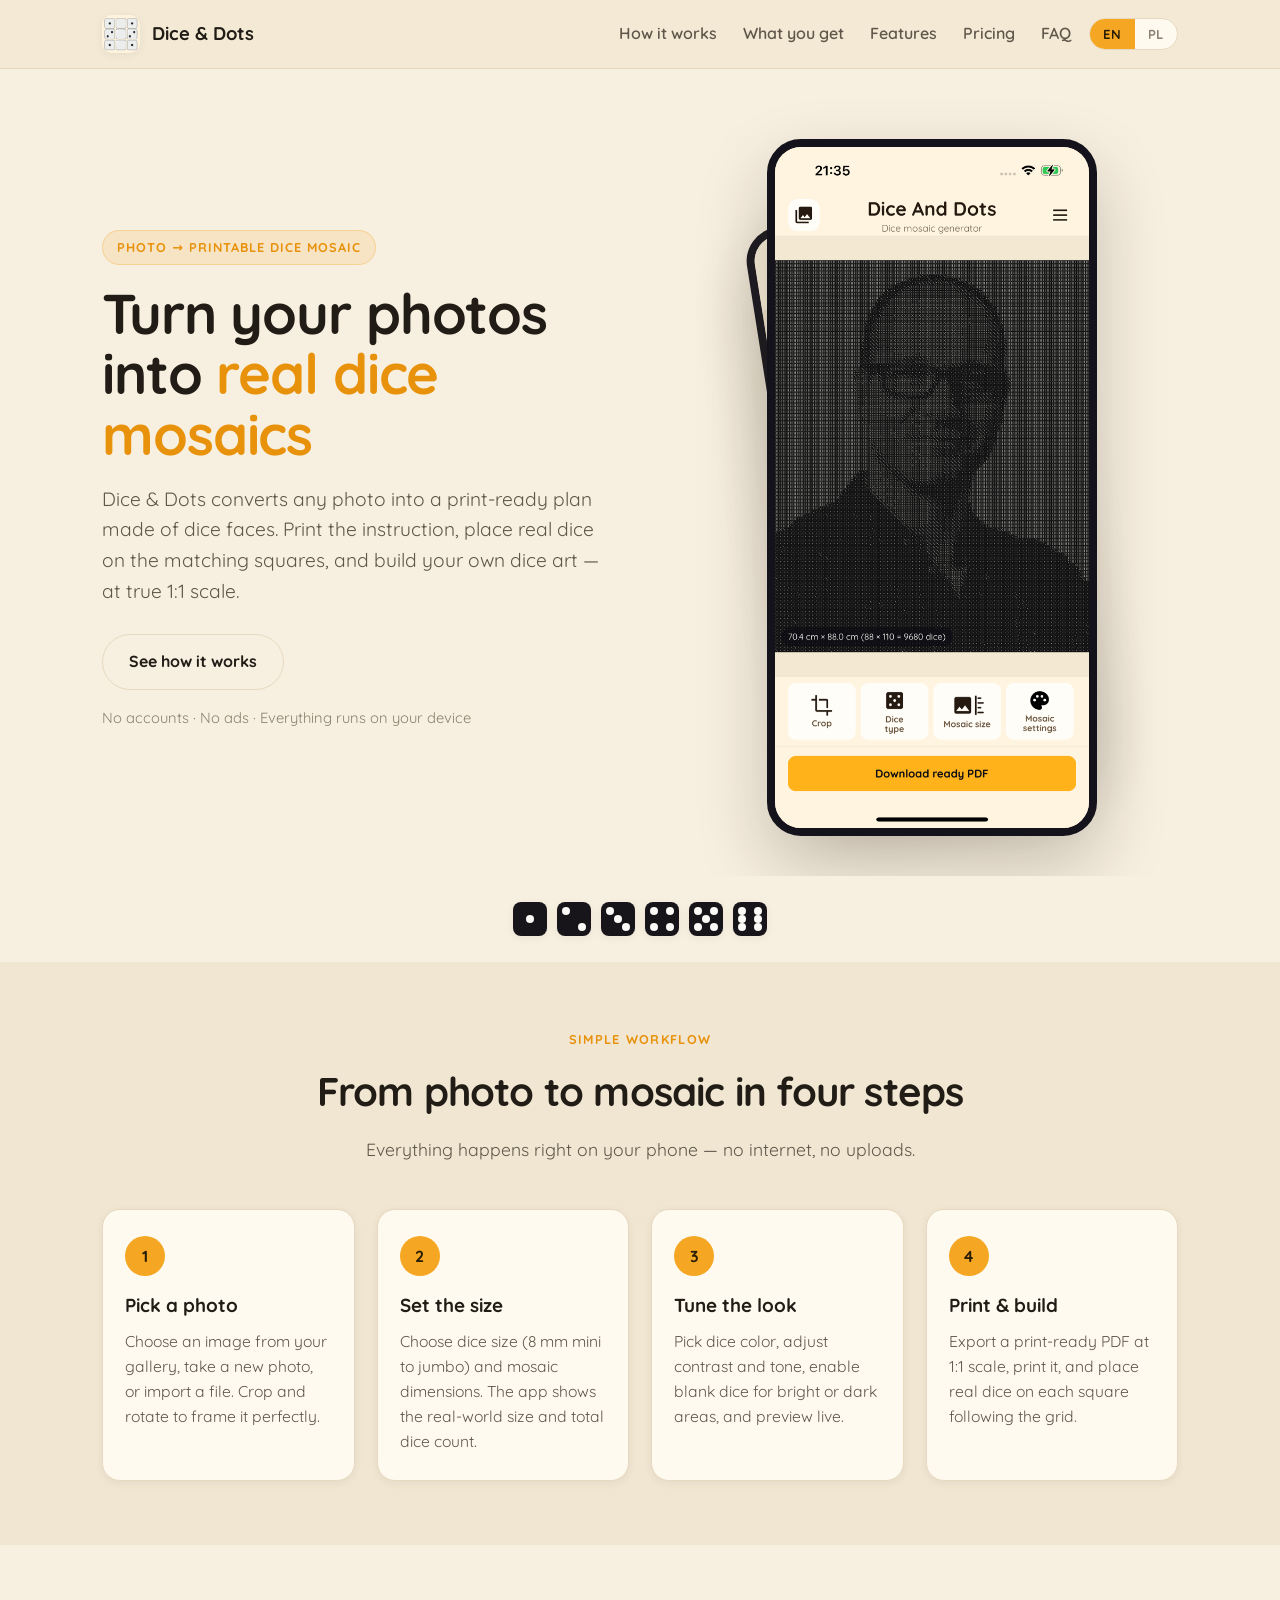
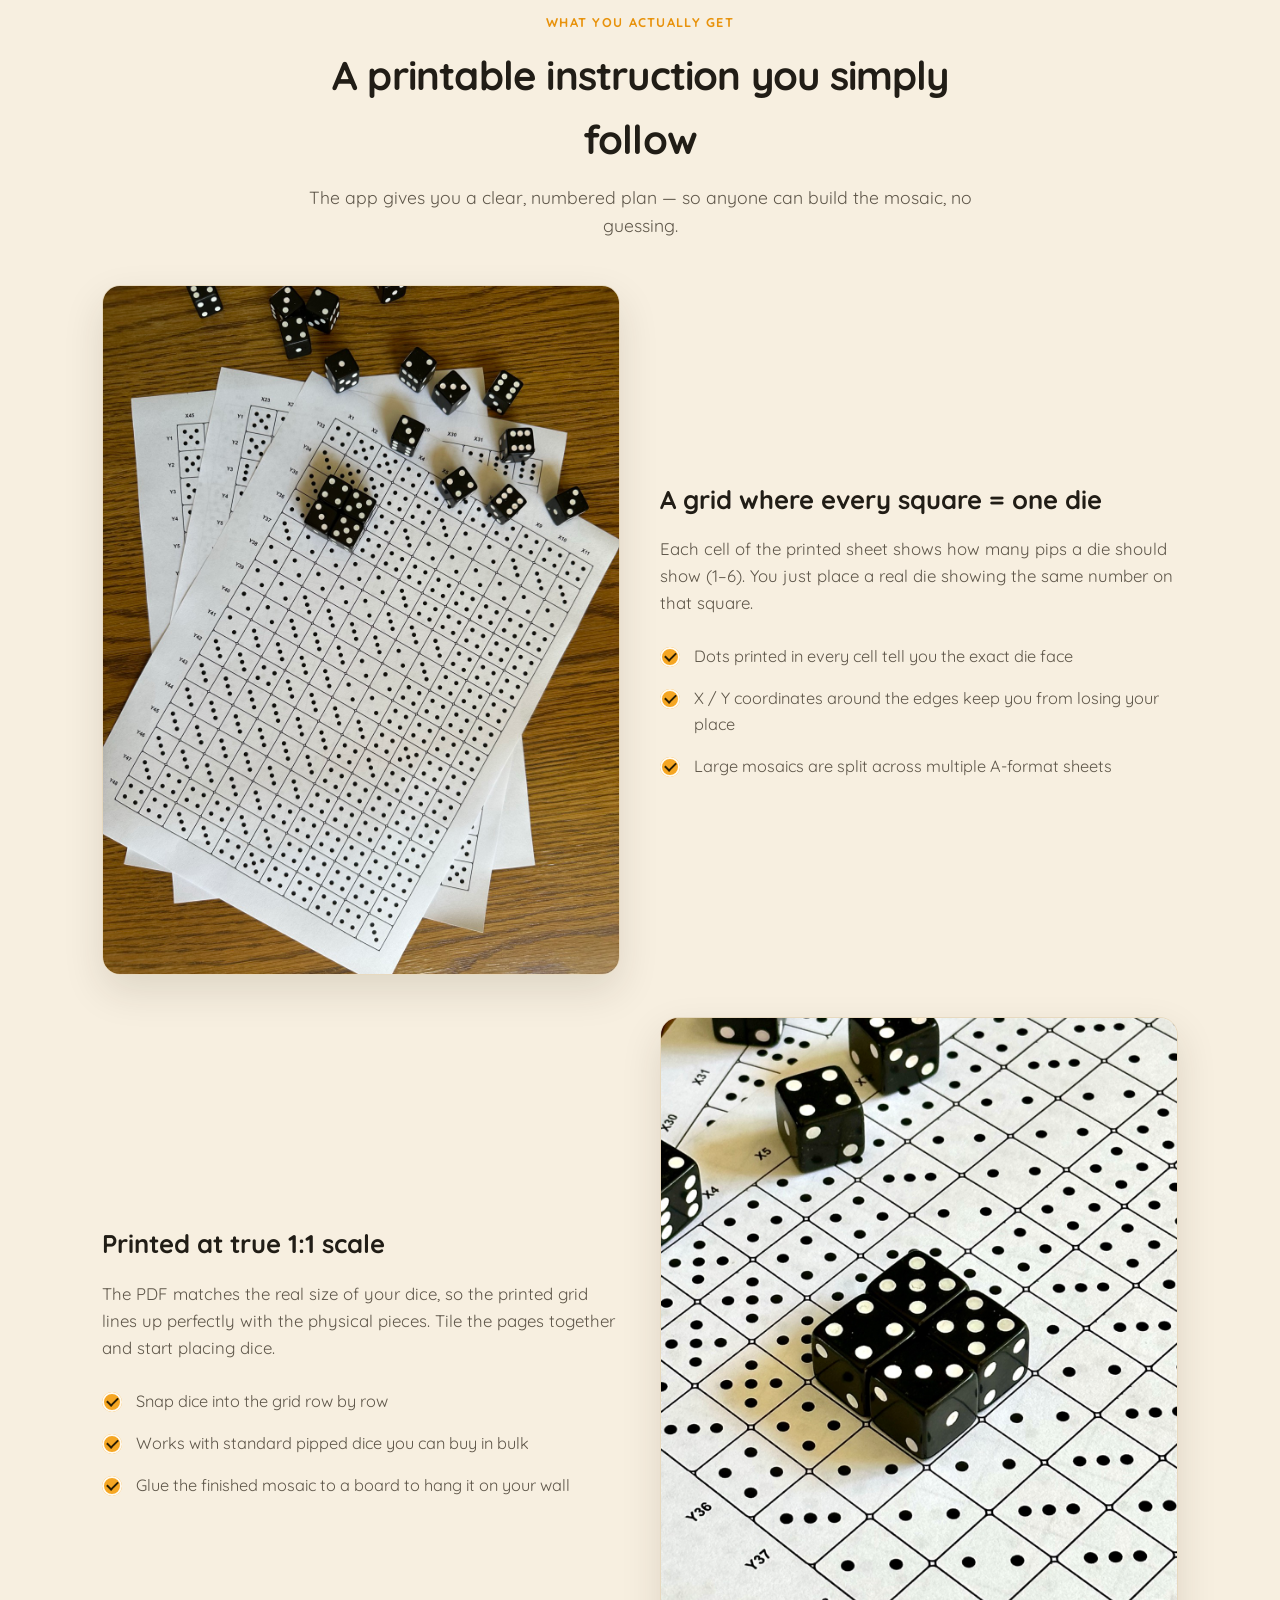
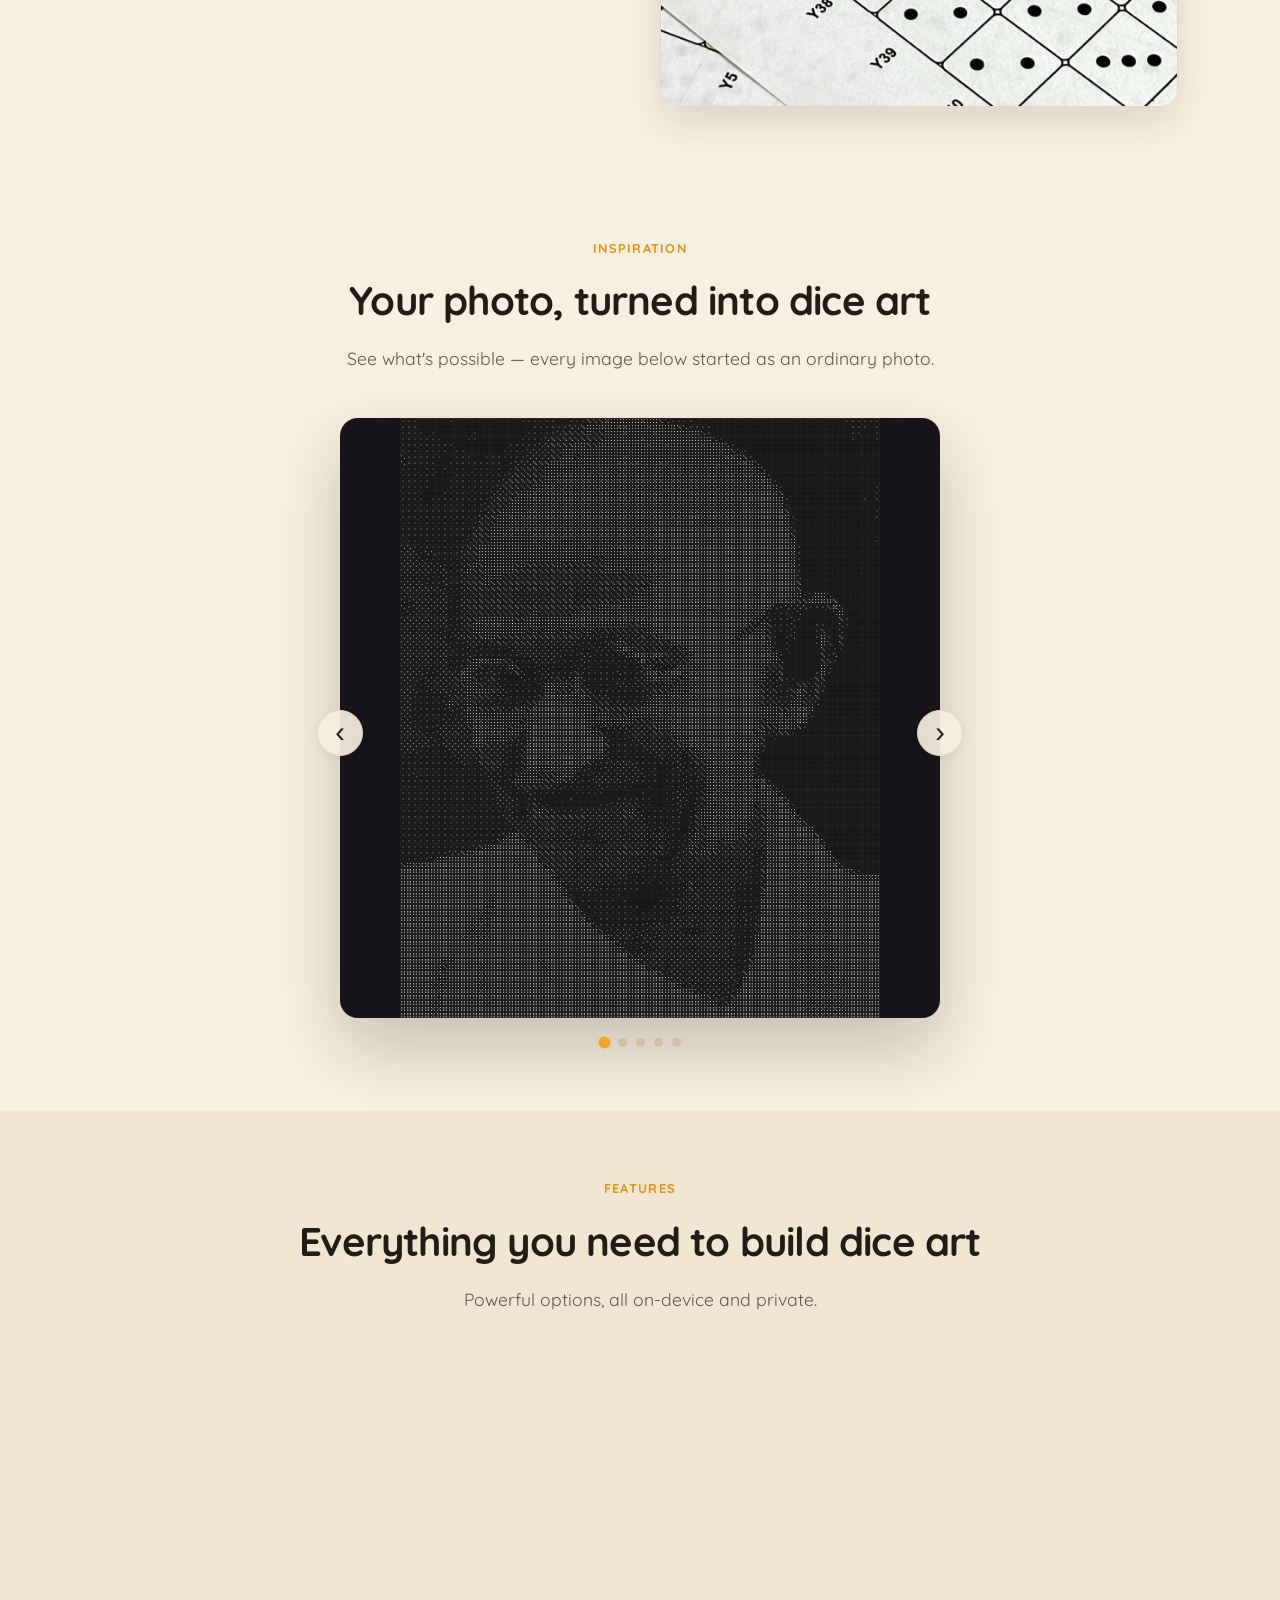
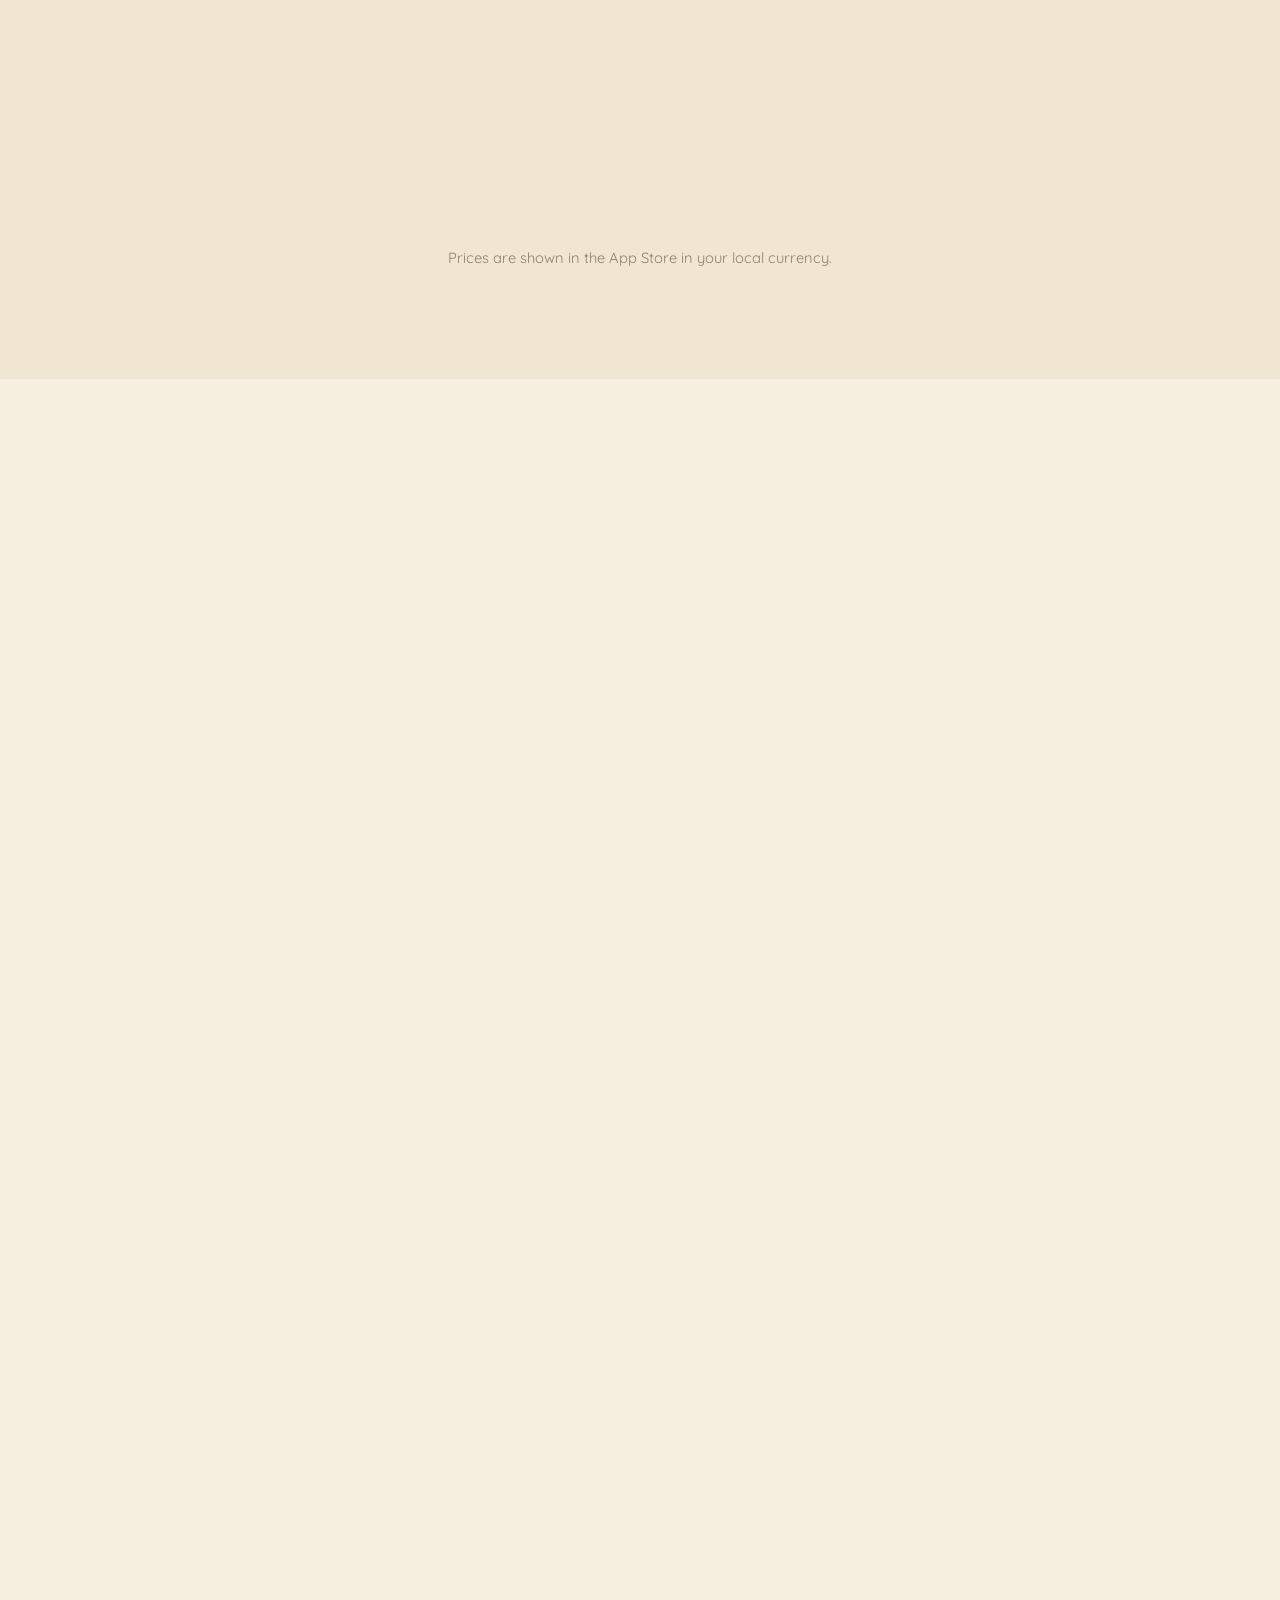
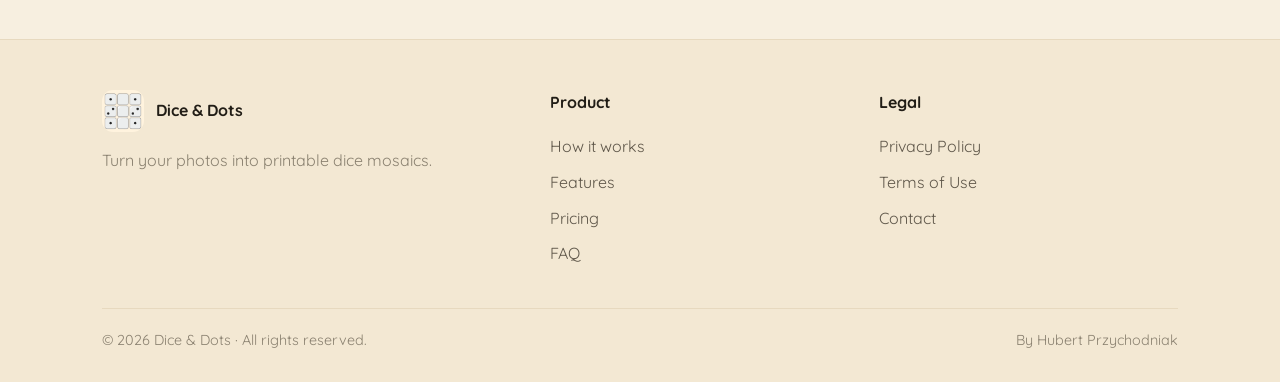
==== index.html @ 09e1edf8 "Add inspiration carousel with WebP dice mosaic examples Adds a new #inspiration section between #bui" ====
<!DOCTYPE html>
<html lang="en">
<head>
  <meta charset="UTF-8" />
  <meta name="viewport" content="width=device-width, initial-scale=1.0" />
  <title>Dice &amp; Dots — Turn your photos into printable dice mosaics</title>
  <meta name="description" content="Dice & Dots turns any photo into a print-ready plan made of dice faces. Print the instruction, place real dice on the matching squares, and build your own dice art at 1:1 scale." />
  <meta name="theme-color" content="#f5a623" />
  <link rel="icon" href="assets/favicon.png" />
  <link rel="apple-touch-icon" href="assets/icon.png" />

  <!-- Open Graph -->
  <meta property="og:title" content="Dice & Dots — Printable dice mosaics from your photos" />
  <meta property="og:description" content="Turn any photo into a dice mosaic. Print the plan, place real dice, build your art." />
  <meta property="og:type" content="website" />
  <meta property="og:url" content="https://diceanddots.com/" />
  <meta property="og:image" content="https://diceanddots.com/assets/icon.png" />
  <meta name="twitter:card" content="summary_large_image" />

  <link rel="preconnect" href="https://fonts.googleapis.com" />
  <link rel="preconnect" href="https://fonts.gstatic.com" crossorigin />
  <link href="https://fonts.googleapis.com/css2?family=Quicksand:wght@400;500;600;700&display=swap" rel="stylesheet" />
  <link rel="stylesheet" href="assets/css/styles.css" />
</head>
<body>

  <!-- ============ HEADER ============ -->
  <header class="site-header">
    <div class="wrap nav">
      <a class="brand" href="#top">
        <img src="assets/icon.png" alt="Dice & Dots icon" />
        <span>Dice &amp; Dots</span>
      </a>

      <nav class="nav-links">
        <a href="#how" data-i18n="nav.how">How it works</a>
        <a href="#build" data-i18n="nav.build">What you get</a>
        <a href="#features" data-i18n="nav.features">Features</a>
        <a href="#pricing" data-i18n="nav.pricing">Pricing</a>
        <a href="#faq" data-i18n="nav.faq">FAQ</a>
      </nav>

      <div class="nav-actions">
        <div class="lang-toggle" role="group" aria-label="Language">
          <button data-set-lang="en">EN</button>
          <button data-set-lang="pl">PL</button>
        </div>
        <!-- App Store link — coming soon -->
        <button class="nav-toggle" aria-label="Menu"><span></span></button>
      </div>
    </div>
  </header>

  <main id="top">

    <!-- ============ HERO ============ -->
    <section class="hero">
      <div class="wrap hero-grid">
        <div class="hero-text reveal">
          <span class="eyebrow" data-i18n="hero.eyebrow">Photo → printable dice mosaic</span>
          <h1>
            <span data-i18n="hero.title.1">Turn your photos into</span>
            <span class="accent" data-i18n="hero.title.2">real dice mosaics</span>
          </h1>
          <p class="lead" data-i18n="hero.lead">
            Dice &amp; Dots converts any photo into a print-ready plan made of dice faces. Print the instruction, place real dice on the matching squares, and build your own dice art — at true 1:1 scale.
          </p>
          <div class="hero-cta">
            <a class="btn btn-ghost" href="#how" data-i18n="hero.cta.secondary">See how it works</a>
          </div>
          <p class="hero-note" data-i18n="hero.note">No accounts · No ads · Everything runs on your device</p>
        </div>

        <div class="hero-visual reveal">
          <img class="phone back" src="assets/screens/06-main.png" alt="Dice & Dots main screen" loading="eager" />
          <img class="phone" src="assets/screens/05-result.png" alt="Dice mosaic preview in the app" loading="eager" />
        </div>
      </div>
    </section>

    <!-- dice strip divider -->
    <div class="wrap">
      <div class="dice-strip" aria-hidden="true">
        <!-- 1 --><span class="die"><i></i><i></i><i></i><i></i><i class="on"></i><i></i><i></i><i></i><i></i></span>
        <!-- 2 --><span class="die"><i class="on"></i><i></i><i></i><i></i><i></i><i></i><i></i><i></i><i class="on"></i></span>
        <!-- 3 --><span class="die"><i class="on"></i><i></i><i></i><i></i><i class="on"></i><i></i><i></i><i></i><i class="on"></i></span>
        <!-- 4 --><span class="die"><i class="on"></i><i></i><i class="on"></i><i></i><i></i><i></i><i class="on"></i><i></i><i class="on"></i></span>
        <!-- 5 --><span class="die"><i class="on"></i><i></i><i class="on"></i><i></i><i class="on"></i><i></i><i class="on"></i><i></i><i class="on"></i></span>
        <!-- 6 --><span class="die"><i class="on"></i><i></i><i class="on"></i><i class="on"></i><i></i><i class="on"></i><i class="on"></i><i></i><i class="on"></i></span>
      </div>
    </div>

    <!-- ============ HOW IT WORKS ============ -->
    <section id="how" class="alt">
      <div class="wrap">
        <div class="section-head reveal">
          <span class="kicker" data-i18n="how.kicker">Simple workflow</span>
          <h2 data-i18n="how.title">From photo to mosaic in four steps</h2>
          <p data-i18n="how.subtitle">Everything happens right on your phone — no internet, no uploads.</p>
        </div>
        <div class="steps">
          <div class="step reveal">
            <div class="num">1</div>
            <h3 data-i18n="how.s1.t">Pick a photo</h3>
            <p data-i18n="how.s1.d">Choose an image from your gallery, take a new photo, or import a file. Crop and rotate to frame it perfectly.</p>
          </div>
          <div class="step reveal">
            <div class="num">2</div>
            <h3 data-i18n="how.s2.t">Set the size</h3>
            <p data-i18n="how.s2.d">Choose dice size (8 mm mini to jumbo) and mosaic dimensions. The app shows the real-world size and total dice count.</p>
          </div>
          <div class="step reveal">
            <div class="num">3</div>
            <h3 data-i18n="how.s3.t">Tune the look</h3>
            <p data-i18n="how.s3.d">Pick dice color, adjust contrast and tone, enable blank dice for bright or dark areas, and preview live.</p>
          </div>
          <div class="step reveal">
            <div class="num">4</div>
            <h3 data-i18n="how.s4.t">Print &amp; build</h3>
            <p data-i18n="how.s4.d">Export a print-ready PDF at 1:1 scale, print it, and place real dice on each square following the grid.</p>
          </div>
        </div>
      </div>
    </section>

    <!-- ============ WHAT YOU GET ============ -->
    <section id="build">
      <div class="wrap">
        <div class="section-head reveal">
          <span class="kicker" data-i18n="build.kicker">What you actually get</span>
          <h2 data-i18n="build.title">A printable instruction you simply follow</h2>
          <p data-i18n="build.subtitle">The app gives you a clear, numbered plan — so anyone can build the mosaic, no guessing.</p>
        </div>

        <div class="getit-grid reveal">
          <div class="getit-media">
            <img src="assets/instructions/printed-sheets.jpg" alt="Printed Dice & Dots instruction sheets with X and Y grid coordinates" loading="lazy" />
          </div>
          <div class="getit-text">
            <h3 data-i18n="build.b1.t">A grid where every square = one die</h3>
            <p data-i18n="build.b1.d">Each cell of the printed sheet shows how many pips a die should show (1–6). You just place a real die showing the same number on that square.</p>
            <ul class="checklist">
              <li data-i18n="build.b1.li1">Dots printed in every cell tell you the exact die face</li>
              <li data-i18n="build.b1.li2">X / Y coordinates around the edges keep you from losing your place</li>
              <li data-i18n="build.b1.li3">Large mosaics are split across multiple A-format sheets</li>
            </ul>
          </div>
        </div>

        <div style="height:42px"></div>

        <div class="getit-grid reverse reveal">
          <div class="getit-media">
            <img src="assets/instructions/dice-on-grid.jpg" alt="Real dice placed on the printed grid following the printed pips" loading="lazy" />
          </div>
          <div class="getit-text">
            <h3 data-i18n="build.b2.t">Printed at true 1:1 scale</h3>
            <p data-i18n="build.b2.d">The PDF matches the real size of your dice, so the printed grid lines up perfectly with the physical pieces. Tile the pages together and start placing dice.</p>
            <ul class="checklist">
              <li data-i18n="build.b2.li1">Snap dice into the grid row by row</li>
              <li data-i18n="build.b2.li2">Works with standard pipped dice you can buy in bulk</li>
              <li data-i18n="build.b2.li3">Glue the finished mosaic to a board to hang it on your wall</li>
            </ul>
          </div>
        </div>
      </div>
    </section>

    <!-- ============ INSPIRATION CAROUSEL ============ -->
    <section id="inspiration">
      <div class="wrap">
        <div class="section-head reveal">
          <span class="kicker" data-i18n="inspo.kicker">Inspiration</span>
          <h2 data-i18n="inspo.title">Your photo, turned into dice art</h2>
          <p data-i18n="inspo.subtitle">See what's possible — every image below started as an ordinary photo.</p>
        </div>
        <div class="inspo-carousel reveal" role="region" aria-label="Inspiration gallery">
          <div class="inspo-track">
            <div class="inspo-slide">
              <img src="WebP/MahatGandhi.webp" alt="Mahatma Gandhi dice mosaic" loading="lazy" />
            </div>
            <div class="inspo-slide">
              <img src="WebP/cat.webp" alt="Cat dice mosaic" loading="lazy" />
            </div>
            <div class="inspo-slide">
              <img src="WebP/dog.webp" alt="Dog dice mosaic" loading="lazy" />
            </div>
            <div class="inspo-slide">
              <img src="WebP/grzegorz.webp" alt="Person dice mosaic" loading="lazy" />
            </div>
            <div class="inspo-slide">
              <img src="WebP/joerogan.webp" alt="Joe Rogan dice mosaic" loading="lazy" />
            </div>
          </div>
          <button class="inspo-btn inspo-prev" aria-label="Previous">&#8249;</button>
          <button class="inspo-btn inspo-next" aria-label="Next">&#8250;</button>
          <div class="inspo-dots" role="tablist" aria-label="Slide controls"></div>
        </div>
      </div>
    </section>

    <!-- ============ FEATURES ============ -->
    <section id="features" class="alt">
      <div class="wrap">
        <div class="section-head reveal">
          <span class="kicker" data-i18n="feat.kicker">Features</span>
          <h2 data-i18n="feat.title">Everything you need to build dice art</h2>
          <p data-i18n="feat.subtitle">Powerful options, all on-device and private.</p>
        </div>
        <div class="features">
          <div class="feature reveal"><div class="ico">🖼️</div><h3 data-i18n="feat.1.t">Multiple image sources</h3><p data-i18n="feat.1.d">Use your photo gallery, camera, or imported files as the source image.</p></div>
          <div class="feature reveal"><div class="ico">⚡</div><h3 data-i18n="feat.2.t">Live mosaic preview</h3><p data-i18n="feat.2.d">Real-time rendering shows exactly how your mosaic will look before you print.</p></div>
          <div class="feature reveal"><div class="ico">🎲</div><h3 data-i18n="feat.3.t">Adjustable dice size</h3><p data-i18n="feat.3.d">From 8 mm mini to jumbo dice — pick the scale that fits your project.</p></div>
          <div class="feature reveal"><div class="ico">🎨</div><h3 data-i18n="feat.4.t">Many dice colors</h3><p data-i18n="feat.4.d">Black, white, red and more color schemes to match the look you want.</p></div>
          <div class="feature reveal"><div class="ico">📄</div><h3 data-i18n="feat.5.t">Paper format presets</h3><p data-i18n="feat.5.d">A4, A3, A2, A1, A0, B-series and custom mosaic dimensions.</p></div>
          <div class="feature reveal"><div class="ico">🎚️</div><h3 data-i18n="feat.6.t">Contrast &amp; tone control</h3><p data-i18n="feat.6.d">Fine-tune the image and add blank dice for very bright or dark areas.</p></div>
          <div class="feature reveal"><div class="ico">🖨️</div><h3 data-i18n="feat.7.t">Print-ready PDF</h3><p data-i18n="feat.7.d">Generates a PDF with grid coordinates and axis labels, ready to print.</p></div>
          <div class="feature reveal"><div class="ico">🌍</div><h3 data-i18n="feat.8.t">10 languages</h3><p data-i18n="feat.8.d">PL, EN, ES, FR, DE, IT, PT, RU, NL and SV built in.</p></div>
          <div class="feature reveal"><div class="ico">🔒</div><h3 data-i18n="feat.9.t">100% private</h3><p data-i18n="feat.9.d">No accounts, no backend, no tracking. Your photos never leave your device.</p></div>
        </div>
      </div>
    </section>

    <!-- ============ GALLERY ============ -->
    <section id="gallery">
      <div class="wrap">
        <div class="section-head reveal">
          <span class="kicker" data-i18n="gallery.kicker">Inside the app</span>
          <h2 data-i18n="gallery.title">Designed to be effortless</h2>
        </div>
        <div class="gallery reveal">
          <img src="assets/screens/01-crop.png" alt="Crop and frame your photo" loading="lazy" />
          <img src="assets/screens/02-mosaic-size.png" alt="Choose mosaic size" loading="lazy" />
          <img src="assets/screens/03-dice-settings.png" alt="Pick dice color and size" loading="lazy" />
          <img src="assets/screens/04-image-settings.png" alt="Adjust contrast and tone" loading="lazy" />
        </div>
      </div>
    </section>

    <!-- ============ PRICING ============ -->
    <section id="pricing" class="alt">
      <div class="wrap">
        <div class="section-head reveal">
          <span class="kicker" data-i18n="price.kicker">Pricing</span>
          <h2 data-i18n="price.title">Free to create — pay only to export</h2>
          <p data-i18n="price.subtitle">Build and preview as many mosaics as you like for free. No ads, no subscriptions.</p>
        </div>
        <div class="pricing">
          <div class="price-card reveal">
            <h3 data-i18n="price.single.t">Single export</h3>
            <div class="price">€&middot;&middot; <small data-i18n="price.single.p">per PDF</small></div>
            <ul>
              <li data-i18n="price.single.li1">Create and preview for free</li>
              <li data-i18n="price.single.li2">Export one print-ready PDF</li>
              <li data-i18n="price.single.li3">Pay only when you're ready</li>
            </ul>
          </div>
          <div class="price-card featured reveal">
            <span class="price-tag" data-i18n="price.life.tag">Best value</span>
            <h3 data-i18n="price.life.t">Lifetime unlock</h3>
            <div class="price">€&middot;&middot; <small data-i18n="price.life.p">one-time</small></div>
            <ul>
              <li data-i18n="price.life.li1">Unlimited PDF exports forever</li>
              <li data-i18n="price.life.li2">All dice colors and sizes</li>
              <li data-i18n="price.life.li3">Pay once — no subscription</li>
            </ul>
          </div>
        </div>
        <p class="section-head muted" style="margin-top:26px;font-size:.92rem" data-i18n="price.note">Prices are shown in the App Store in your local currency.</p>
      </div>
    </section>

    <!-- ============ FAQ ============ -->
    <section id="faq">
      <div class="wrap">
        <div class="section-head reveal">
          <span class="kicker" data-i18n="faq.kicker">FAQ</span>
          <h2 data-i18n="faq.title">Frequently asked questions</h2>
        </div>
        <div class="faq reveal">
          <details><summary data-i18n="faq.q1">How does Dice & Dots work?</summary><p data-i18n="faq.a1">You pick a photo, choose your dice size and mosaic dimensions, and the app turns the image into a grid of dice faces. You then export a print-ready PDF and build the mosaic with real dice.</p></details>
          <details><summary data-i18n="faq.q2">What do I print exactly?</summary><p data-i18n="faq.a2">You print an instruction sheet: a grid where every square shows how many pips a die should display, with X/Y coordinates so you always know where you are. Place a matching die on each square.</p></details>
          <details><summary data-i18n="faq.q3">What dice do I need?</summary><p data-i18n="faq.a3">Standard pipped dice (the kind with dots, 1–6). You can choose the size in the app — from 8 mm mini dice up to larger ones — and buy them in bulk.</p></details>
          <details><summary data-i18n="faq.q4">Is it really printed at 1:1 scale?</summary><p data-i18n="faq.a4">Yes. The PDF is generated at real-world scale so the printed grid matches the physical size of your dice. Just make sure your printer is set to print at 100% (no scaling).</p></details>
          <details><summary data-i18n="faq.q5">Do you collect my photos or data?</summary><p data-i18n="faq.a5">No. All image processing happens locally on your device. There are no accounts, no backend servers, no analytics and no tracking.</p></details>
          <details><summary data-i18n="faq.q6">How much does it cost?</summary><p data-i18n="faq.a6">Creating and previewing mosaics is free. You can pay per single PDF export, or unlock unlimited exports forever with a one-time purchase. No ads, no subscriptions.</p></details>
        </div>
      </div>
    </section>

    <!-- ============ CTA BAND ============ -->
    <section id="download">
      <div class="wrap">
        <div class="cta-band reveal">
          <h2 data-i18n="cta.title">Ready to build your first dice mosaic?</h2>
          <p data-i18n="cta.text">Download Dice & Dots and turn a favourite photo into a piece of art made of dice.</p>
          <!-- App Store button — coming soon -->
        </div>
      </div>
    </section>

  </main>

  <!-- ============ FOOTER ============ -->
  <footer class="site-footer">
    <div class="wrap">
      <div class="footer-grid">
        <div>
          <div class="footer-brand">
            <img src="assets/icon.png" alt="Dice & Dots icon" />
            <strong>Dice &amp; Dots</strong>
          </div>
          <p class="muted" data-i18n="footer.tagline">Turn your photos into printable dice mosaics.</p>
        </div>
        <div>
          <h4 data-i18n="footer.product">Product</h4>
          <a href="#how" data-i18n="nav.how">How it works</a>
          <a href="#features" data-i18n="nav.features">Features</a>
          <a href="#pricing" data-i18n="nav.pricing">Pricing</a>
          <a href="#faq" data-i18n="nav.faq">FAQ</a>
        </div>
        <div>
          <h4 data-i18n="footer.legal">Legal</h4>
          <a href="privacy.html" data-i18n="footer.privacy">Privacy Policy</a>
          <a href="terms.html" data-i18n="footer.terms">Terms of Use</a>
          <a href="mailto:szaroczarnytrzmiel@gmail.com" data-i18n="footer.contact">Contact</a>
        </div>
      </div>
      <div class="footer-bottom">
        <span>© <span id="year"></span> Dice &amp; Dots · <span data-i18n="footer.rights">All rights reserved.</span></span>
        <span data-i18n="footer.madeby">By Hubert Przychodniak</span>
      </div>
    </div>
  </footer>

  <script src="assets/js/i18n.js"></script>
  <script>document.getElementById("year").textContent = new Date().getFullYear();</script>
</body>
</html>
---- assets/css/styles.css ----
/* Dice & Dots — website styles
   Palette derived from the actual app UI (warm cream + amber accent + charcoal dice). */

:root {
  --bg: #f7efe0;
  --bg-soft: #f1e6d2;
  --card: #fffaf0;
  --card-border: #e7d9bf;
  --header: #f3e8d3;
  --ink: #211d16;
  --ink-soft: #5f574a;
  --ink-muted: #8a8170;
  --accent: #f5a623;
  --accent-strong: #e8920b;
  --accent-ink: #2a1d05;
  --charcoal: #17151a;
  --charcoal-soft: #211f26;
  --white-dice: #fbfaf7;
  --radius: 18px;
  --radius-sm: 12px;
  --shadow-sm: 0 2px 10px rgba(40, 30, 10, 0.06);
  --shadow: 0 16px 40px rgba(40, 30, 10, 0.12);
  --shadow-lg: 0 30px 70px rgba(30, 22, 8, 0.22);
  --maxw: 1120px;
  --font: "Quicksand", system-ui, -apple-system, "Segoe UI", Roboto, sans-serif;
}

* { box-sizing: border-box; }

html { scroll-behavior: smooth; }

body {
  margin: 0;
  font-family: var(--font);
  background: var(--bg);
  color: var(--ink);
  line-height: 1.6;
  -webkit-font-smoothing: antialiased;
  text-rendering: optimizeLegibility;
}

img { max-width: 100%; display: block; }

a { color: inherit; text-decoration: none; }

.wrap {
  width: 100%;
  max-width: var(--maxw);
  margin: 0 auto;
  padding: 0 22px;
}

.muted { color: var(--ink-muted); }

/* ---------- buttons ---------- */
.btn {
  display: inline-flex;
  align-items: center;
  gap: 10px;
  font-family: var(--font);
  font-weight: 700;
  font-size: 1rem;
  border: none;
  border-radius: 999px;
  padding: 14px 26px;
  cursor: pointer;
  transition: transform .15s ease, box-shadow .15s ease, background .15s ease;
}
.btn:active { transform: translateY(1px); }

.btn-primary {
  background: linear-gradient(180deg, var(--accent) 0%, var(--accent-strong) 100%);
  color: var(--accent-ink);
  box-shadow: 0 10px 24px rgba(232, 146, 11, 0.35);
}
.btn-primary:hover { box-shadow: 0 14px 30px rgba(232, 146, 11, 0.45); transform: translateY(-2px); }

.btn-ghost {
  background: transparent;
  color: var(--ink);
  border: 1.5px solid var(--card-border);
}
.btn-ghost:hover { background: var(--card); }

/* ---------- header ---------- */
.site-header {
  position: sticky;
  top: 0;
  z-index: 50;
  background: rgba(243, 232, 211, 0.85);
  backdrop-filter: blur(12px);
  border-bottom: 1px solid var(--card-border);
}
.nav {
  display: flex;
  align-items: center;
  justify-content: space-between;
  height: 68px;
  gap: 18px;
}
.brand {
  display: flex;
  align-items: center;
  gap: 12px;
  font-weight: 700;
  font-size: 1.15rem;
}
.brand img { width: 38px; height: 38px; border-radius: 10px; box-shadow: var(--shadow-sm); }

.nav-links {
  display: flex;
  align-items: center;
  gap: 26px;
  margin-left: auto;
}
.nav-links a { font-weight: 600; color: var(--ink-soft); }
.nav-links a:hover { color: var(--ink); }

.nav-actions { display: flex; align-items: center; gap: 12px; }

/* language toggle */
.lang-toggle {
  display: inline-flex;
  background: var(--card);
  border: 1.5px solid var(--card-border);
  border-radius: 999px;
  overflow: hidden;
}
.lang-toggle button {
  border: none;
  background: transparent;
  font-family: var(--font);
  font-weight: 700;
  font-size: .82rem;
  letter-spacing: .04em;
  padding: 7px 13px;
  cursor: pointer;
  color: var(--ink-muted);
}
.lang-toggle button.active {
  background: var(--accent);
  color: var(--accent-ink);
}

.nav-toggle {
  display: none;
  background: var(--card);
  border: 1.5px solid var(--card-border);
  border-radius: 10px;
  width: 42px; height: 42px;
  cursor: pointer;
  align-items: center;
  justify-content: center;
}
.nav-toggle span, .nav-toggle span::before, .nav-toggle span::after {
  content: "";
  display: block;
  width: 18px; height: 2px;
  background: var(--ink);
  position: relative;
}
.nav-toggle span::before { position: absolute; top: -6px; }
.nav-toggle span::after { position: absolute; top: 6px; }

/* ---------- hero ---------- */
.hero { padding: 70px 0 40px; overflow: hidden; }
.hero-grid {
  display: grid;
  grid-template-columns: 1.05fr 0.95fr;
  gap: 40px;
  align-items: center;
}
.eyebrow {
  display: inline-flex;
  align-items: center;
  gap: 8px;
  font-weight: 700;
  font-size: .8rem;
  letter-spacing: .08em;
  text-transform: uppercase;
  color: var(--accent-strong);
  background: rgba(245, 166, 35, 0.14);
  border: 1px solid rgba(245, 166, 35, 0.3);
  padding: 6px 14px;
  border-radius: 999px;
}
.hero h1 {
  font-size: clamp(2.3rem, 5vw, 3.5rem);
  line-height: 1.08;
  margin: 18px 0 14px;
  font-weight: 700;
  letter-spacing: -0.02em;
}
.hero h1 .accent { color: var(--accent-strong); }
.hero .lead {
  font-size: 1.2rem;
  color: var(--ink-soft);
  max-width: 46ch;
}
.hero-cta { display: flex; flex-wrap: wrap; gap: 14px; margin-top: 28px; }
.hero-note { margin-top: 16px; font-size: .92rem; color: var(--ink-muted); }

.hero-visual { position: relative; display: flex; justify-content: center; }
.phone {
  width: min(330px, 78%);
  border-radius: 34px;
  box-shadow: var(--shadow-lg);
  border: 8px solid #14121a;
  background: #14121a;
}
.phone.back {
  position: absolute;
  width: min(270px, 64%);
  transform: rotate(-9deg) translate(-58%, 8%);
  left: 50%;
  filter: brightness(.97);
  z-index: -1;
  opacity: .95;
}

/* dice strip divider */
.dice-strip {
  display: flex;
  gap: 10px;
  justify-content: center;
  padding: 26px 0;
  flex-wrap: wrap;
}
.die {
  width: 34px; height: 34px;
  background: var(--charcoal);
  border-radius: 8px;
  display: grid;
  grid-template-columns: repeat(3, 1fr);
  grid-template-rows: repeat(3, 1fr);
  padding: 5px;
  box-shadow: var(--shadow-sm);
}
.die i { background: transparent; border-radius: 50%; }
.die i.on { background: var(--white-dice); }

/* ---------- sections ---------- */
section { padding: 64px 0; }
.section-head { text-align: center; max-width: 720px; margin: 0 auto 46px; }
.section-head h2 {
  font-size: clamp(1.8rem, 3.5vw, 2.5rem);
  margin: 8px 0 12px;
  letter-spacing: -0.02em;
}
.section-head p { font-size: 1.1rem; color: var(--ink-soft); margin: 0; }
.kicker {
  font-weight: 700;
  font-size: .8rem;
  letter-spacing: .1em;
  text-transform: uppercase;
  color: var(--accent-strong);
}

.alt { background: var(--bg-soft); }

/* steps */
.steps {
  display: grid;
  grid-template-columns: repeat(4, 1fr);
  gap: 22px;
}
.step {
  background: var(--card);
  border: 1px solid var(--card-border);
  border-radius: var(--radius);
  padding: 26px 22px;
  box-shadow: var(--shadow-sm);
  position: relative;
}
.step .num {
  width: 40px; height: 40px;
  border-radius: 50%;
  background: var(--accent);
  color: var(--accent-ink);
  font-weight: 700;
  display: grid; place-items: center;
  margin-bottom: 14px;
}
.step h3 { margin: 0 0 8px; font-size: 1.18rem; }
.step p { margin: 0; color: var(--ink-soft); font-size: .98rem; }

/* what you get / instructions */
.getit-grid {
  display: grid;
  grid-template-columns: 1fr 1fr;
  gap: 40px;
  align-items: center;
}
.getit-grid.reverse { direction: rtl; }
.getit-grid.reverse > * { direction: ltr; }
.getit-media img {
  border-radius: var(--radius);
  box-shadow: var(--shadow);
  border: 1px solid var(--card-border);
}
.getit-text h3 { font-size: 1.6rem; margin: 6px 0 14px; }
.getit-text p { color: var(--ink-soft); font-size: 1.05rem; }
.checklist { list-style: none; padding: 0; margin: 18px 0 0; }
.checklist li {
  position: relative;
  padding: 8px 0 8px 34px;
  color: var(--ink-soft);
  font-size: 1.02rem;
}
.checklist li::before {
  content: "";
  position: absolute;
  left: 0; top: 12px;
  width: 20px; height: 20px;
  border-radius: 50%;
  background: var(--accent);
  box-shadow: inset 0 0 0 2px var(--card);
}
.checklist li::after {
  content: "";
  position: absolute;
  left: 7px; top: 15px;
  width: 5px; height: 9px;
  border: solid var(--accent-ink);
  border-width: 0 2px 2px 0;
  transform: rotate(45deg);
}

/* features */
.features {
  display: grid;
  grid-template-columns: repeat(3, 1fr);
  gap: 20px;
}
.feature {
  background: var(--card);
  border: 1px solid var(--card-border);
  border-radius: var(--radius);
  padding: 24px;
  box-shadow: var(--shadow-sm);
  transition: transform .15s ease, box-shadow .15s ease;
}
.feature:hover { transform: translateY(-4px); box-shadow: var(--shadow); }
.feature .ico {
  width: 46px; height: 46px;
  border-radius: 12px;
  background: rgba(245, 166, 35, 0.16);
  display: grid; place-items: center;
  font-size: 1.4rem;
  margin-bottom: 14px;
}
.feature h3 { margin: 0 0 6px; font-size: 1.12rem; }
.feature p { margin: 0; color: var(--ink-soft); font-size: .96rem; }

/* inspiration carousel */
.inspo-carousel {
  position: relative;
  max-width: 600px;
  margin: 0 auto;
}
.inspo-track {
  position: relative;
  overflow: hidden;
  border-radius: var(--radius);
  box-shadow: var(--shadow-lg);
  background: var(--charcoal);
  aspect-ratio: 1 / 1;
}
.inspo-slide {
  position: absolute;
  inset: 0;
  opacity: 0;
  transition: opacity .55s ease;
}
.inspo-slide.active { opacity: 1; }
.inspo-slide img {
  width: 100%;
  height: 100%;
  object-fit: contain;
  display: block;
}
.inspo-btn {
  position: absolute;
  top: 50%;
  transform: translateY(-50%);
  width: 46px;
  height: 46px;
  border-radius: 50%;
  background: rgba(247, 239, 224, 0.92);
  border: 1.5px solid var(--card-border);
  cursor: pointer;
  font-size: 1.8rem;
  line-height: 1;
  display: grid;
  place-items: center;
  box-shadow: var(--shadow-sm);
  color: var(--ink);
  transition: background .15s ease, transform .15s ease, box-shadow .15s ease;
  z-index: 2;
  padding: 0;
}
.inspo-btn:hover {
  background: #fff;
  box-shadow: var(--shadow);
  transform: translateY(-50%) scale(1.1);
}
.inspo-prev { left: -23px; }
.inspo-next { right: -23px; }
.inspo-dots {
  display: flex;
  justify-content: center;
  gap: 9px;
  margin-top: 20px;
}
.inspo-dot {
  width: 9px;
  height: 9px;
  border-radius: 50%;
  background: var(--card-border);
  border: none;
  cursor: pointer;
  padding: 0;
  transition: background .2s ease, transform .2s ease;
}
.inspo-dot.active {
  background: var(--accent);
  transform: scale(1.35);
}

/* gallery */
.gallery {
  display: grid;
  grid-template-columns: repeat(4, 1fr);
  gap: 18px;
}
.gallery img {
  border-radius: 22px;
  box-shadow: var(--shadow);
  border: 1px solid var(--card-border);
  background: #14121a;
}

/* pricing */
.pricing {
  display: grid;
  grid-template-columns: repeat(2, minmax(0, 380px));
  gap: 26px;
  justify-content: center;
}
.price-card {
  background: var(--card);
  border: 1px solid var(--card-border);
  border-radius: var(--radius);
  padding: 32px 28px;
  box-shadow: var(--shadow-sm);
  position: relative;
}
.price-card.featured {
  border: 2px solid var(--accent);
  box-shadow: var(--shadow);
}
.price-tag {
  position: absolute;
  top: -14px; right: 22px;
  background: var(--accent);
  color: var(--accent-ink);
  font-weight: 700;
  font-size: .78rem;
  letter-spacing: .04em;
  padding: 5px 13px;
  border-radius: 999px;
}
.price-card h3 { margin: 0 0 6px; font-size: 1.4rem; }
.price-card .price { font-size: 2.1rem; font-weight: 700; margin: 10px 0; }
.price-card .price small { font-size: .95rem; font-weight: 600; color: var(--ink-muted); }
.price-card ul { list-style: none; padding: 0; margin: 18px 0 0; }
.price-card li { padding: 7px 0 7px 26px; position: relative; color: var(--ink-soft); }
.price-card li::before {
  content: "✓"; position: absolute; left: 0; color: var(--accent-strong); font-weight: 700;
}

/* faq */
.faq { max-width: 800px; margin: 0 auto; }
.faq details {
  background: var(--card);
  border: 1px solid var(--card-border);
  border-radius: var(--radius-sm);
  padding: 4px 22px;
  margin-bottom: 14px;
  box-shadow: var(--shadow-sm);
}
.faq summary {
  list-style: none;
  cursor: pointer;
  font-weight: 700;
  font-size: 1.08rem;
  padding: 16px 0;
  display: flex;
  justify-content: space-between;
  align-items: center;
  gap: 16px;
}
.faq summary::-webkit-details-marker { display: none; }
.faq summary::after {
  content: "+";
  font-size: 1.5rem;
  color: var(--accent-strong);
  font-weight: 400;
  transition: transform .2s ease;
}
.faq details[open] summary::after { transform: rotate(45deg); }
.faq details p { margin: 0 0 18px; color: var(--ink-soft); }

/* cta band */
.cta-band {
  background: linear-gradient(135deg, #1b1820 0%, #2a2530 100%);
  color: #fff;
  border-radius: 28px;
  padding: 54px 40px;
  text-align: center;
  box-shadow: var(--shadow);
}
.cta-band h2 { font-size: clamp(1.7rem, 3.5vw, 2.4rem); margin: 0 0 12px; }
.cta-band p { color: #cfc7b8; font-size: 1.1rem; margin: 0 auto 26px; max-width: 50ch; }

/* footer */
.site-footer {
  background: var(--header);
  border-top: 1px solid var(--card-border);
  padding: 50px 0 30px;
  margin-top: 30px;
}
.footer-grid {
  display: grid;
  grid-template-columns: 1.4fr 1fr 1fr;
  gap: 30px;
}
.footer-grid h4 { margin: 0 0 14px; font-size: 1rem; }
.footer-grid a { display: block; color: var(--ink-soft); padding: 5px 0; }
.footer-grid a:hover { color: var(--ink); }
.footer-brand { display: flex; align-items: center; gap: 12px; margin-bottom: 12px; }
.footer-brand img { width: 42px; height: 42px; border-radius: 11px; }
.footer-bottom {
  margin-top: 36px;
  padding-top: 20px;
  border-top: 1px solid var(--card-border);
  display: flex;
  justify-content: space-between;
  flex-wrap: wrap;
  gap: 10px;
  color: var(--ink-muted);
  font-size: .9rem;
}

/* legal pages */
.legal { padding: 50px 0 30px; }
.legal-wrap { max-width: 820px; margin: 0 auto; }
.legal h1 { font-size: 2.2rem; margin-bottom: 6px; }
.legal .updated { color: var(--ink-muted); margin-bottom: 30px; }
.legal h2 {
  font-size: 1.25rem;
  margin: 32px 0 10px;
  padding-top: 6px;
}
.legal p, .legal li { color: var(--ink-soft); }
.legal .provider {
  background: var(--card);
  border: 1px solid var(--card-border);
  border-radius: var(--radius-sm);
  padding: 18px 22px;
  margin: 16px 0;
}
.legal a { color: var(--accent-strong); font-weight: 600; }
.back-link { display: inline-flex; align-items: center; gap: 8px; font-weight: 700; color: var(--accent-strong); margin-bottom: 20px; }

/* i18n helpers */
[data-lang-block] { display: none; }

/* reveal animation */
.reveal { opacity: 0; transform: translateY(22px); transition: opacity .6s ease, transform .6s ease; }
.reveal.in { opacity: 1; transform: none; }

/* ---------- responsive ---------- */
@media (max-width: 920px) {
  .hero-grid { grid-template-columns: 1fr; text-align: center; }
  .hero .lead { margin-left: auto; margin-right: auto; }
  .hero-cta { justify-content: center; }
  .hero-visual { margin-top: 30px; }
  .steps { grid-template-columns: repeat(2, 1fr); }
  .features { grid-template-columns: repeat(2, 1fr); }
  .gallery { grid-template-columns: repeat(3, 1fr); }
  .getit-grid, .getit-grid.reverse { grid-template-columns: 1fr; direction: ltr; }
  .footer-grid { grid-template-columns: 1fr 1fr; }
  .inspo-prev { left: 8px; }
  .inspo-next { right: 8px; }
}

@media (max-width: 640px) {
  .nav-links { display: none; }
  .nav-toggle { display: flex; }
  .nav-links.open {
    display: flex;
    flex-direction: column;
    position: absolute;
    top: 68px; left: 0; right: 0;
    background: var(--header);
    border-bottom: 1px solid var(--card-border);
    padding: 18px 22px;
    gap: 14px;
    align-items: flex-start;
  }
  .steps { grid-template-columns: 1fr; }
  .features { grid-template-columns: 1fr; }
  .gallery { grid-template-columns: repeat(2, 1fr); }
  .pricing { grid-template-columns: 1fr; }
  .footer-grid { grid-template-columns: 1fr; }
  .cta-band { padding: 40px 22px; }
}
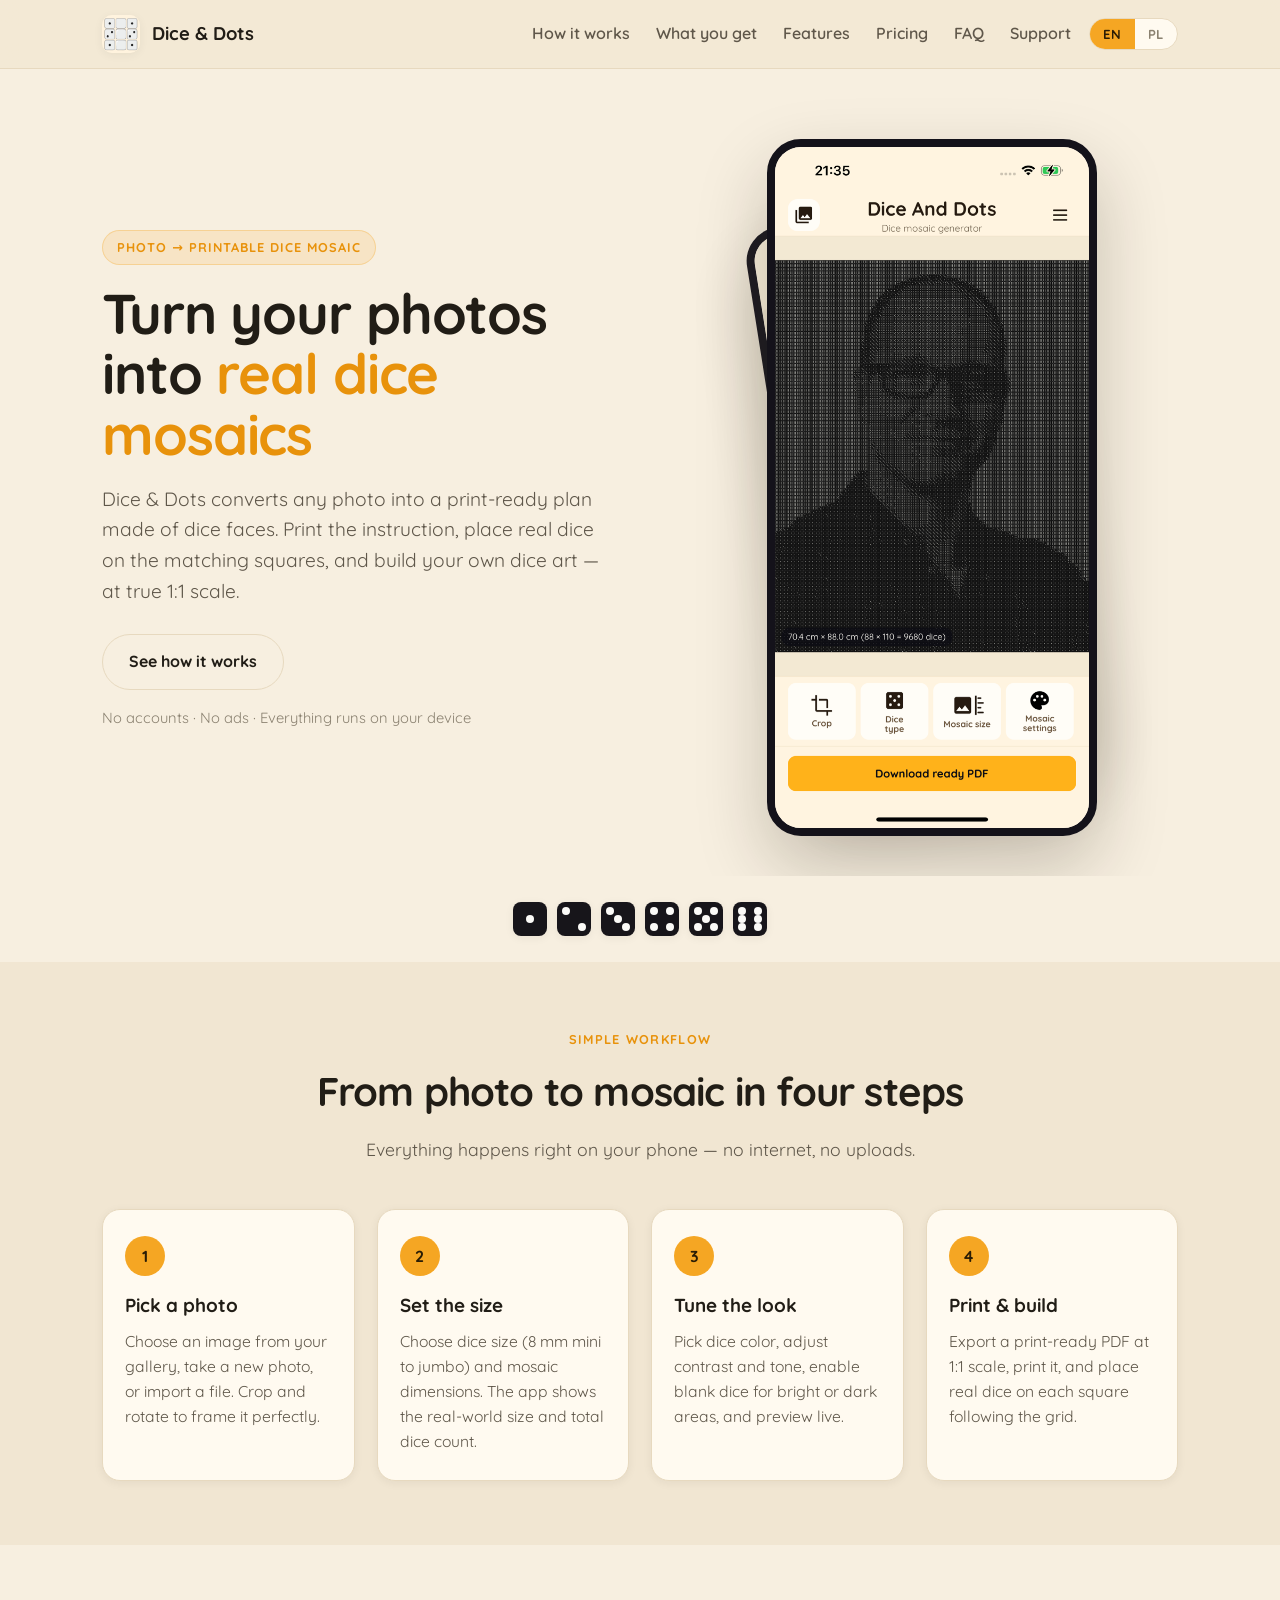
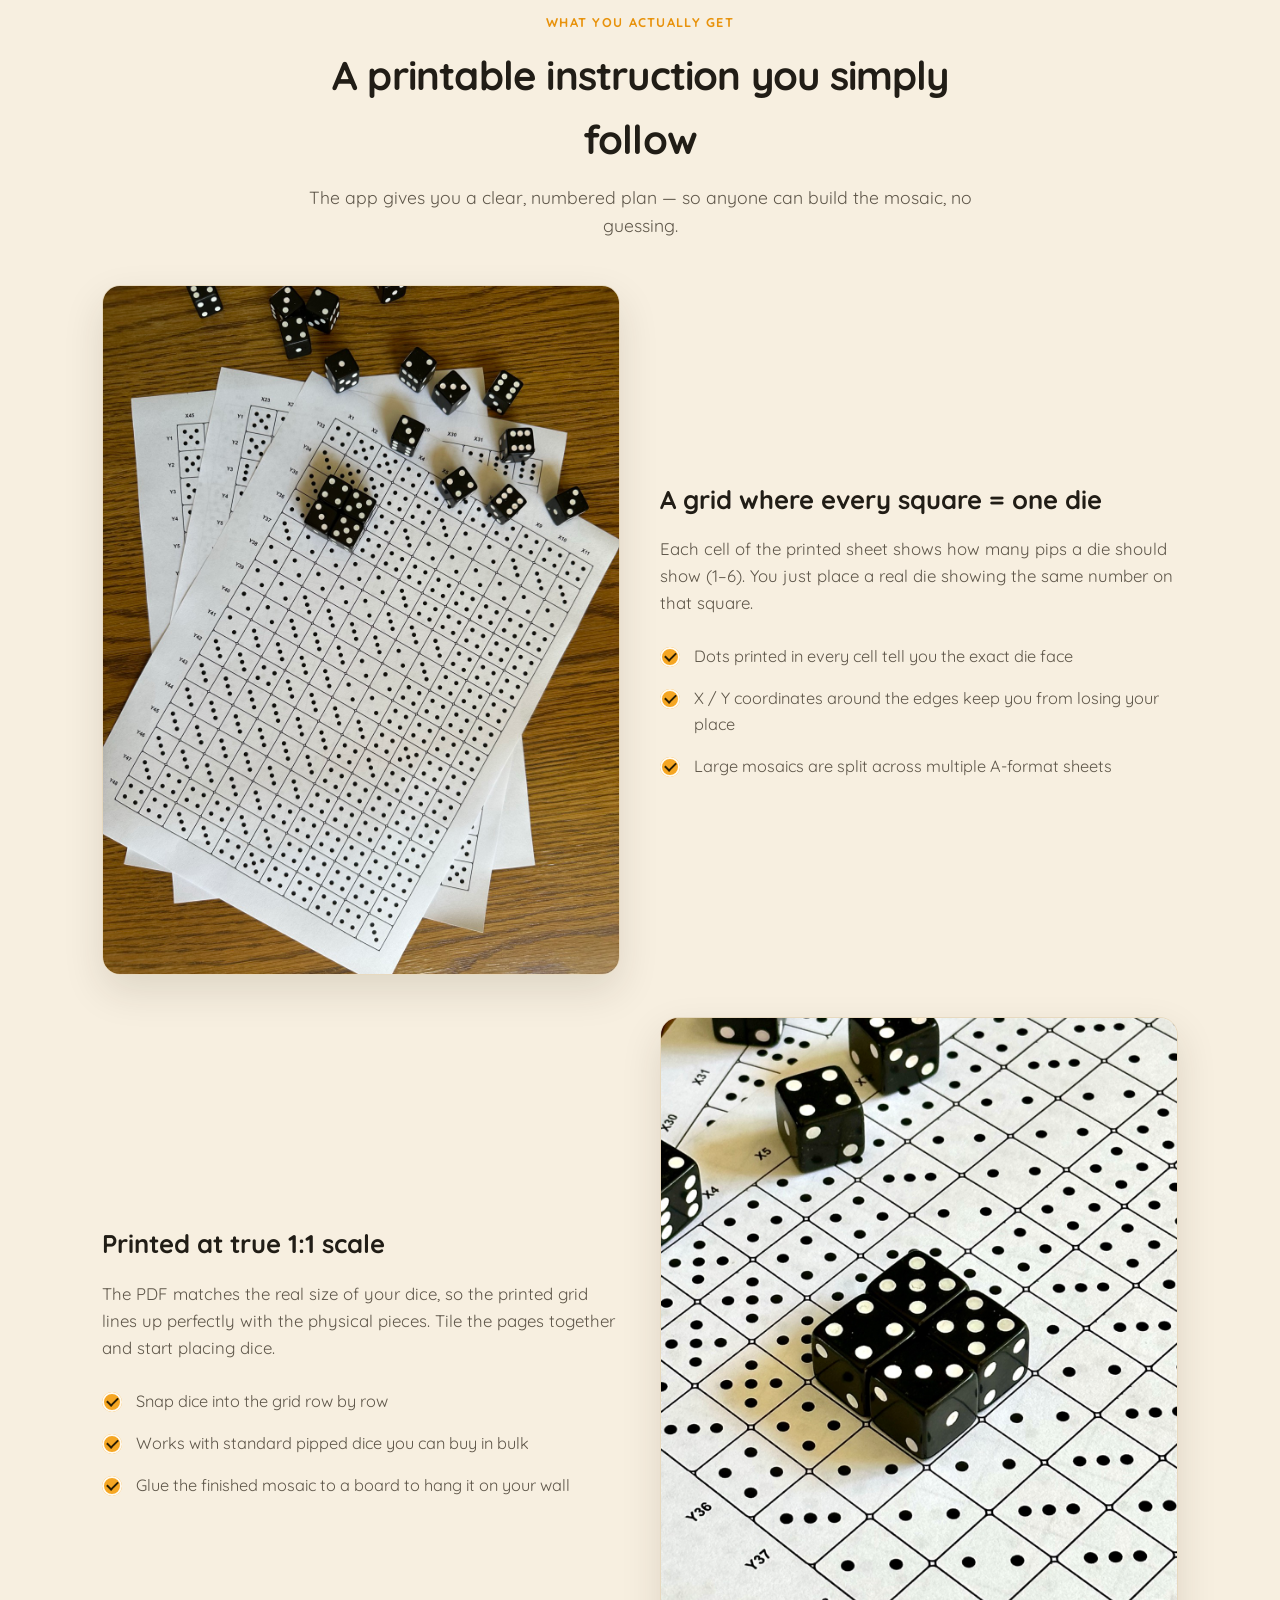
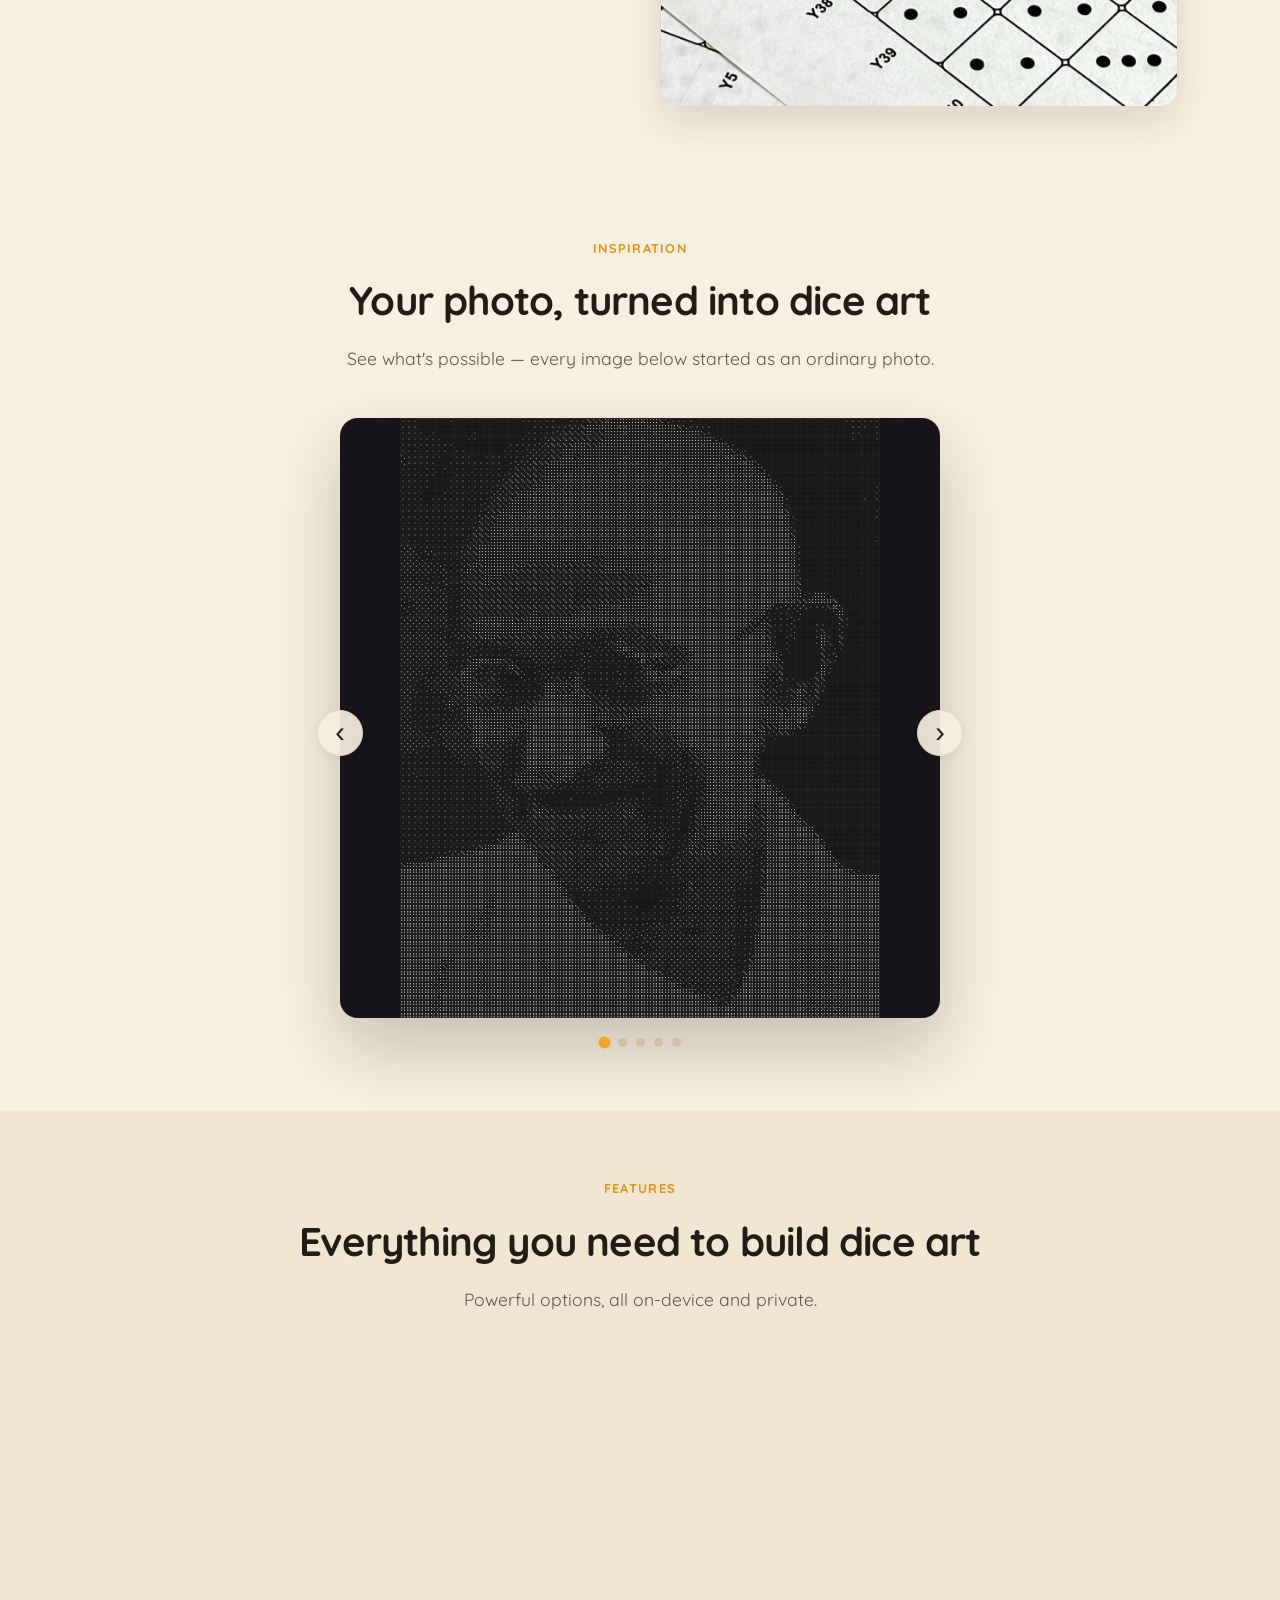
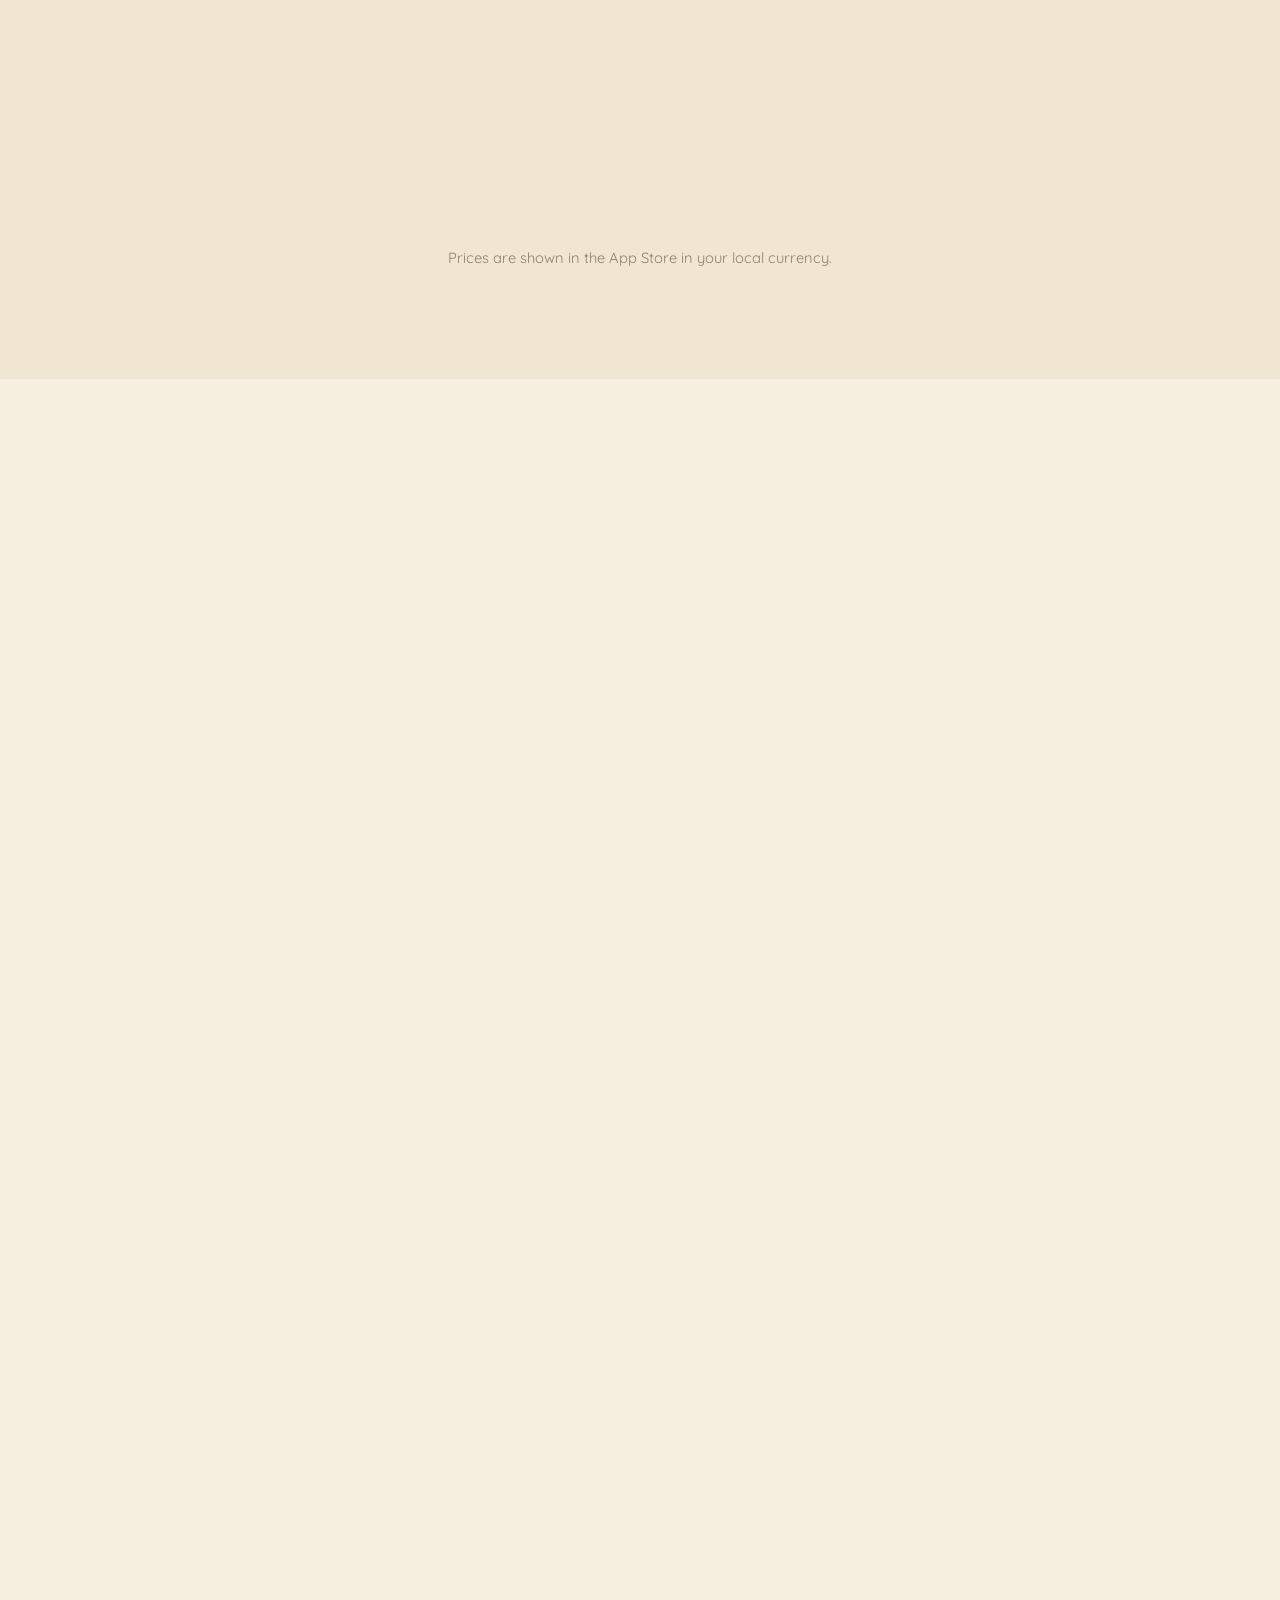
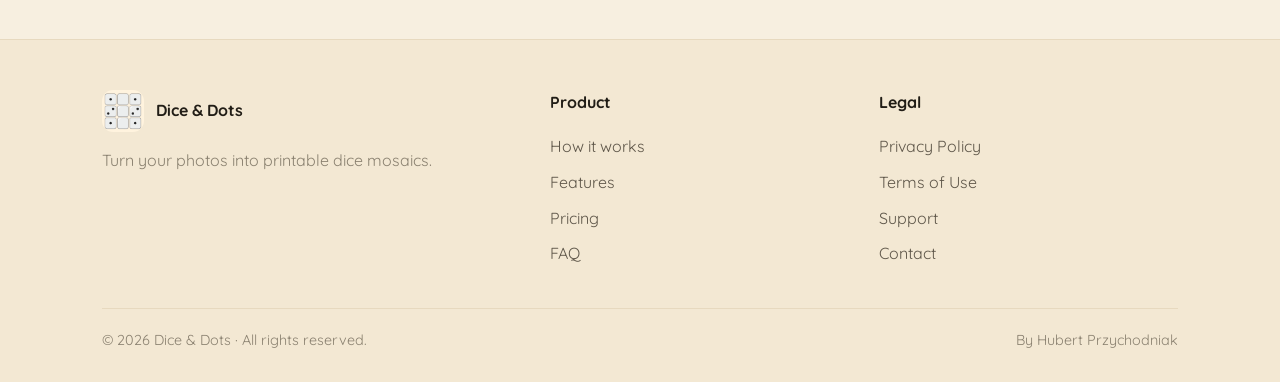
==== commit 2de88211: "Add Support page with contact form for bugs, ideas, and questions. Co-authored-by: Cursor <cursorage" ====
--- a/index.html
+++ b/index.html
@@ -4,10 +4,11 @@
   <meta charset="UTF-8" />
   <meta name="viewport" content="width=device-width, initial-scale=1.0" />
   <title>Dice &amp; Dots — Turn your photos into printable dice mosaics</title>
-  <meta name="description" content="Dice & Dots turns any photo into a print-ready plan made of dice faces. Print the instruction, place real dice on the matching squares, and build your own dice art at 1:1 scale." />
+  <meta name="description" content="Dice &amp; Dots is an app that converts any photo into a printable dice mosaic. Choose a photo, set dice size, export a 1:1 scale PDF instruction, and build real dice art — no internet required." />
   <meta name="theme-color" content="#f5a623" />
-  <link rel="icon" href="assets/favicon.png" />
-  <link rel="apple-touch-icon" href="assets/icon.png" />
+  <link rel="icon" type="image/png" sizes="512x512" href="assets/favicon.png" />
+  <link rel="shortcut icon" type="image/png" href="assets/favicon.png" />
+  <link rel="apple-touch-icon" sizes="512x512" href="assets/icon.png" />
 
   <!-- Open Graph -->
   <meta property="og:title" content="Dice & Dots — Printable dice mosaics from your photos" />
@@ -38,6 +39,7 @@
         <a href="#features" data-i18n="nav.features">Features</a>
         <a href="#pricing" data-i18n="nav.pricing">Pricing</a>
         <a href="#faq" data-i18n="nav.faq">FAQ</a>
+        <a href="support.html" data-i18n="nav.support">Support</a>
       </nav>
 
       <div class="nav-actions">
@@ -323,6 +325,7 @@
           <h4 data-i18n="footer.legal">Legal</h4>
           <a href="privacy.html" data-i18n="footer.privacy">Privacy Policy</a>
           <a href="terms.html" data-i18n="footer.terms">Terms of Use</a>
+          <a href="support.html" data-i18n="nav.support">Support</a>
           <a href="mailto:szaroczarnytrzmiel@gmail.com" data-i18n="footer.contact">Contact</a>
         </div>
       </div>
--- a/assets/css/styles.css
+++ b/assets/css/styles.css
@@ -573,6 +573,141 @@
 .legal a { color: var(--accent-strong); font-weight: 600; }
 .back-link { display: inline-flex; align-items: center; gap: 8px; font-weight: 700; color: var(--accent-strong); margin-bottom: 20px; }
 
+/* ---------- support form ---------- */
+.support-wrap {
+  max-width: 680px;
+  margin: 0 auto;
+}
+
+.support-card {
+  background: var(--card);
+  border: 1px solid var(--card-border);
+  border-radius: var(--radius);
+  padding: 42px 40px;
+  box-shadow: var(--shadow);
+}
+
+.form-group {
+  margin-bottom: 22px;
+}
+.form-group label {
+  display: block;
+  font-weight: 700;
+  font-size: .95rem;
+  margin-bottom: 8px;
+  color: var(--ink);
+}
+.form-group label .form-optional {
+  font-weight: 500;
+  color: var(--ink-muted);
+  font-size: .86rem;
+  margin-left: 6px;
+}
+
+.form-control {
+  width: 100%;
+  font-family: var(--font);
+  font-size: 1rem;
+  color: var(--ink);
+  background: var(--bg);
+  border: 1.5px solid var(--card-border);
+  border-radius: var(--radius-sm);
+  padding: 13px 16px;
+  outline: none;
+  transition: border-color .15s ease, box-shadow .15s ease;
+  appearance: none;
+  -webkit-appearance: none;
+}
+.form-control:focus {
+  border-color: var(--accent);
+  box-shadow: 0 0 0 3px rgba(245, 166, 35, 0.18);
+}
+.form-control::placeholder {
+  color: var(--ink-muted);
+}
+
+select.form-control {
+  background-image: url("data:image/svg+xml,%3Csvg xmlns='http://www.w3.org/2000/svg' width='16' height='16' viewBox='0 0 24 24' fill='none' stroke='%238a8170' stroke-width='2' stroke-linecap='round' stroke-linejoin='round'%3E%3Cpolyline points='6 9 12 15 18 9'/%3E%3C/svg%3E");
+  background-repeat: no-repeat;
+  background-position: right 14px center;
+  padding-right: 44px;
+  cursor: pointer;
+}
+
+textarea.form-control {
+  resize: vertical;
+  min-height: 130px;
+  line-height: 1.55;
+}
+
+.form-submit {
+  display: flex;
+  justify-content: flex-end;
+  margin-top: 8px;
+}
+
+.form-result {
+  display: none;
+  border-radius: var(--radius-sm);
+  padding: 20px 24px;
+  margin-top: 28px;
+  font-size: 1rem;
+}
+.form-result.success {
+  display: block;
+  background: rgba(39, 174, 96, 0.1);
+  border: 1.5px solid rgba(39, 174, 96, 0.35);
+  color: #1a7a43;
+}
+.form-result.error {
+  display: block;
+  background: rgba(224, 72, 66, 0.08);
+  border: 1.5px solid rgba(224, 72, 66, 0.28);
+  color: #b93030;
+}
+.form-result strong { display: block; margin-bottom: 4px; font-size: 1.08rem; }
+
+.support-types {
+  display: grid;
+  grid-template-columns: repeat(2, 1fr);
+  gap: 10px;
+  margin-bottom: 22px;
+}
+.type-option { display: none; }
+.type-option + label {
+  display: flex;
+  align-items: center;
+  gap: 10px;
+  background: var(--bg);
+  border: 1.5px solid var(--card-border);
+  border-radius: var(--radius-sm);
+  padding: 13px 16px;
+  cursor: pointer;
+  font-weight: 600;
+  font-size: .96rem;
+  color: var(--ink-soft);
+  transition: border-color .15s ease, background .15s ease, color .15s ease;
+  user-select: none;
+}
+.type-option + label:hover {
+  border-color: var(--accent);
+  background: rgba(245, 166, 35, 0.07);
+  color: var(--ink);
+}
+.type-option:checked + label {
+  border-color: var(--accent);
+  background: rgba(245, 166, 35, 0.14);
+  color: var(--ink);
+  box-shadow: 0 0 0 3px rgba(245, 166, 35, 0.18);
+}
+
+@media (max-width: 640px) {
+  .support-card { padding: 28px 20px; }
+  .support-types { grid-template-columns: 1fr; }
+  .form-submit { justify-content: stretch; }
+  .form-submit .btn { width: 100%; justify-content: center; }
+}
+
 /* i18n helpers */
 [data-lang-block] { display: none; }
 
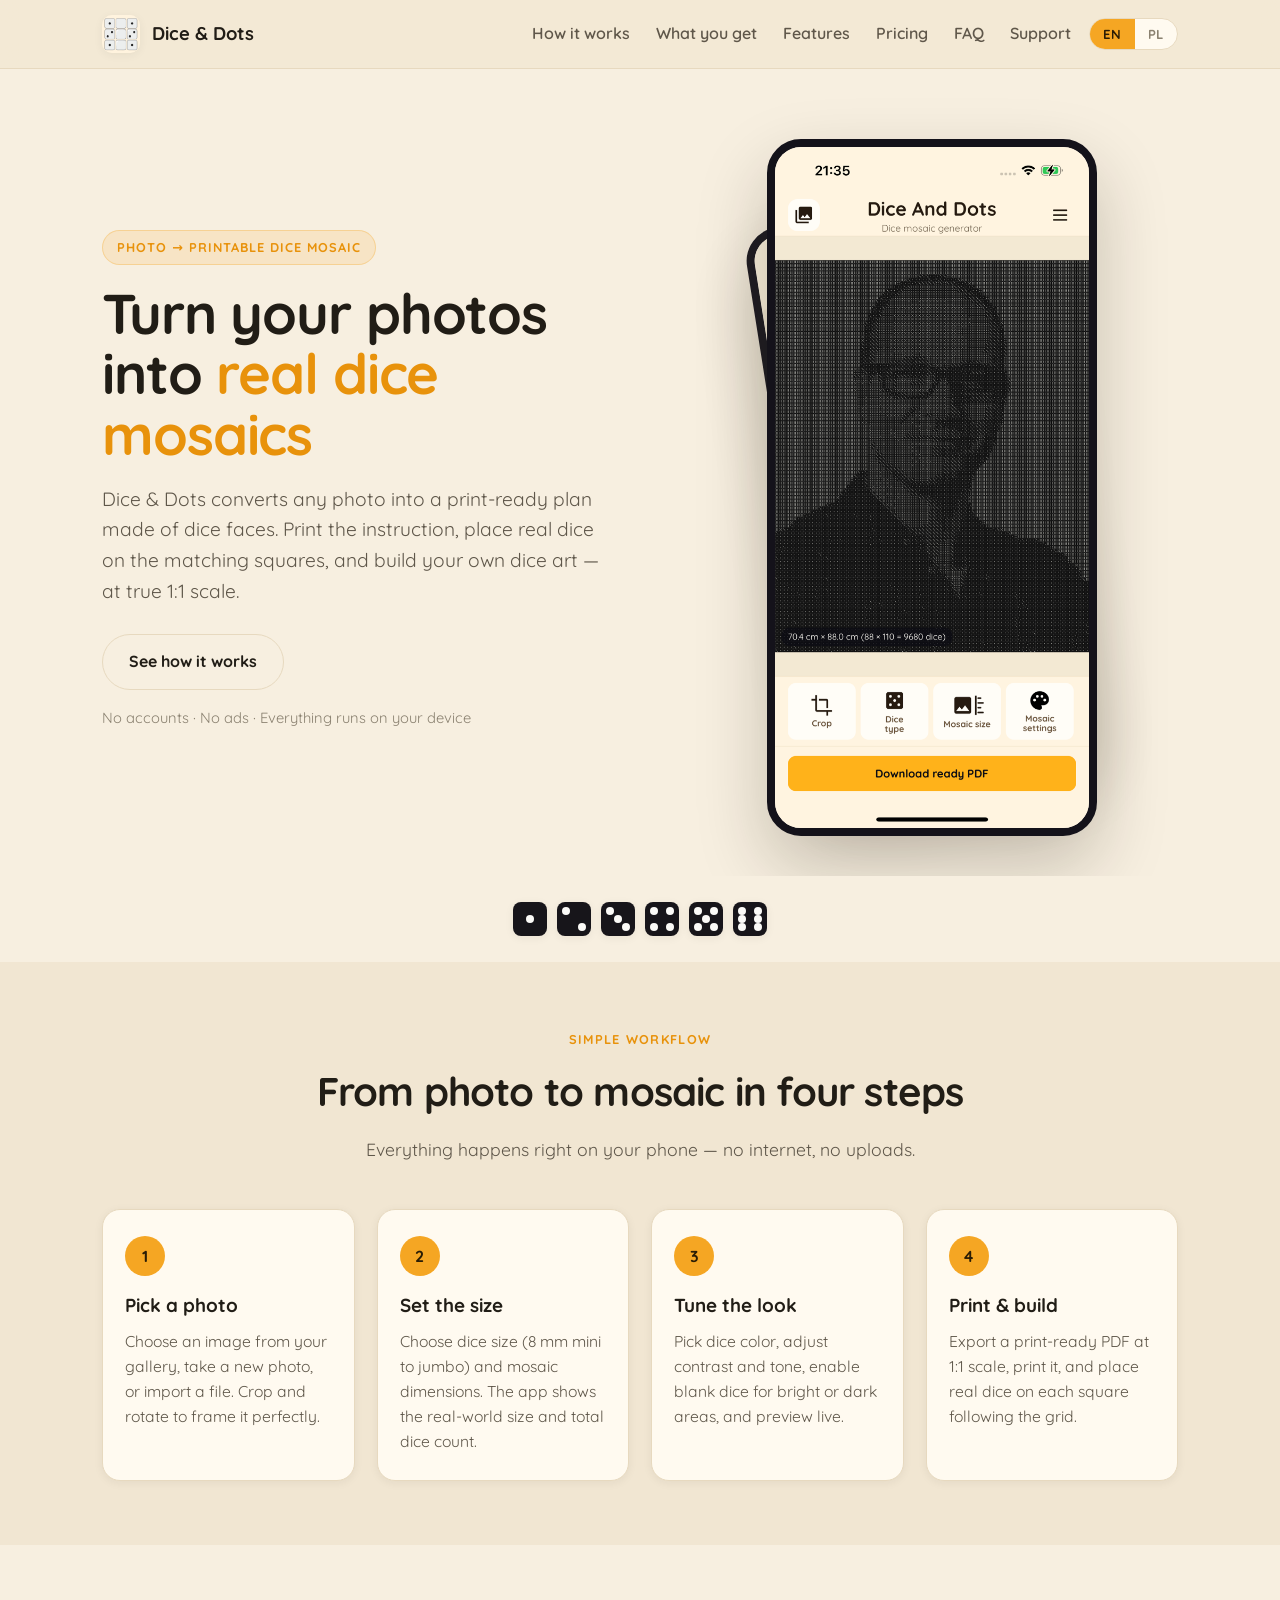
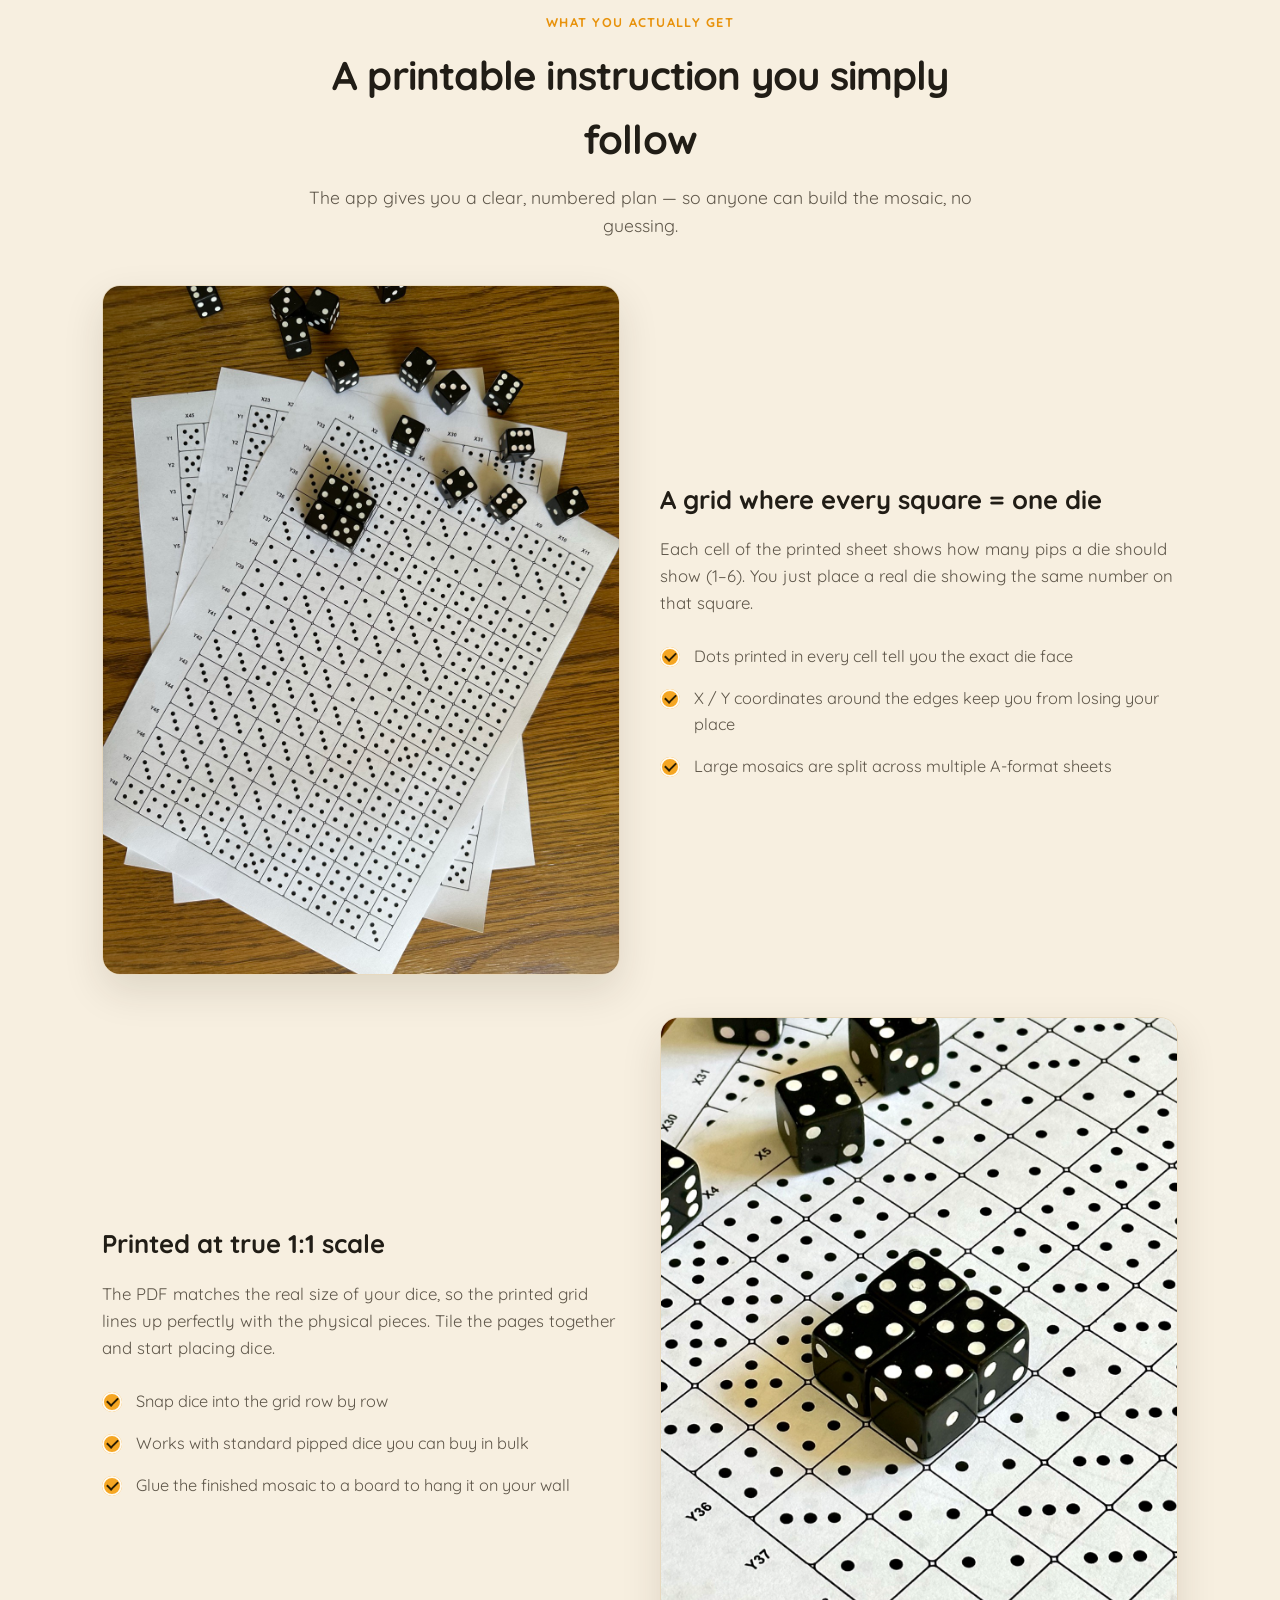
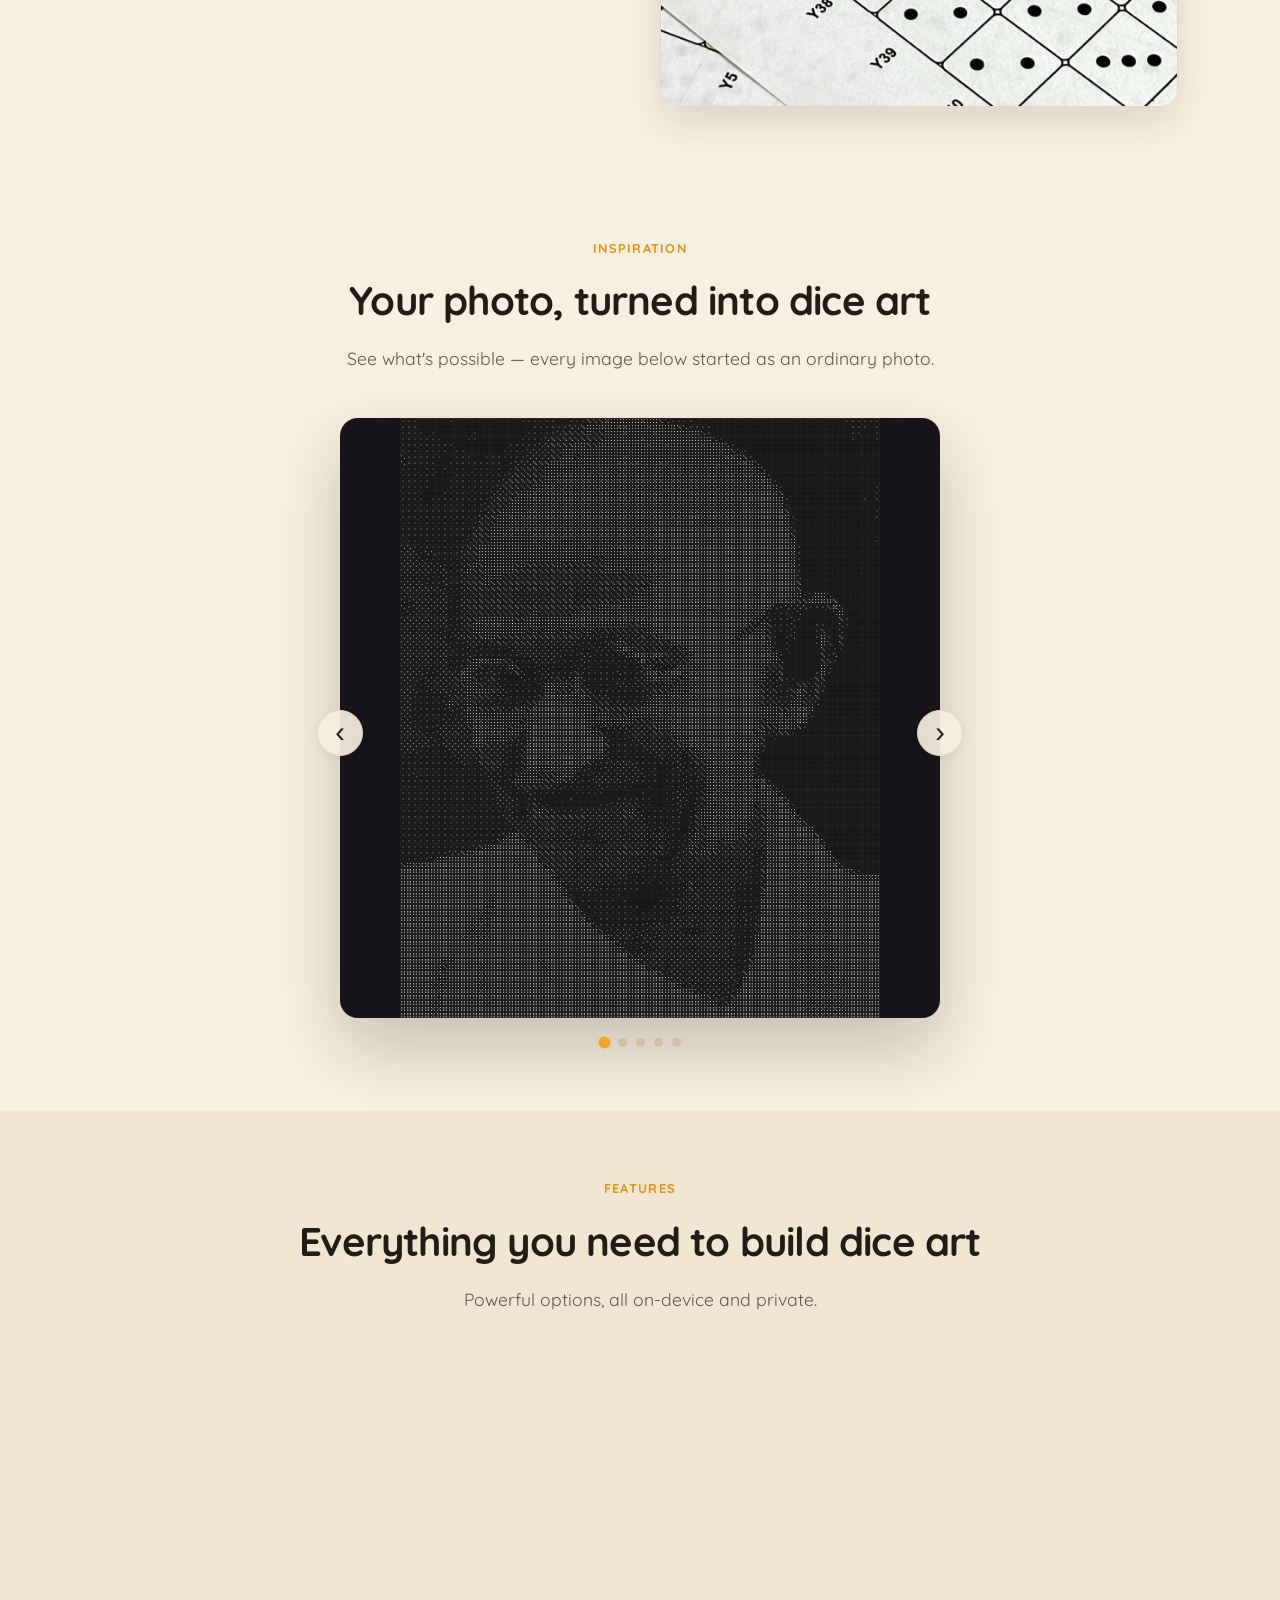
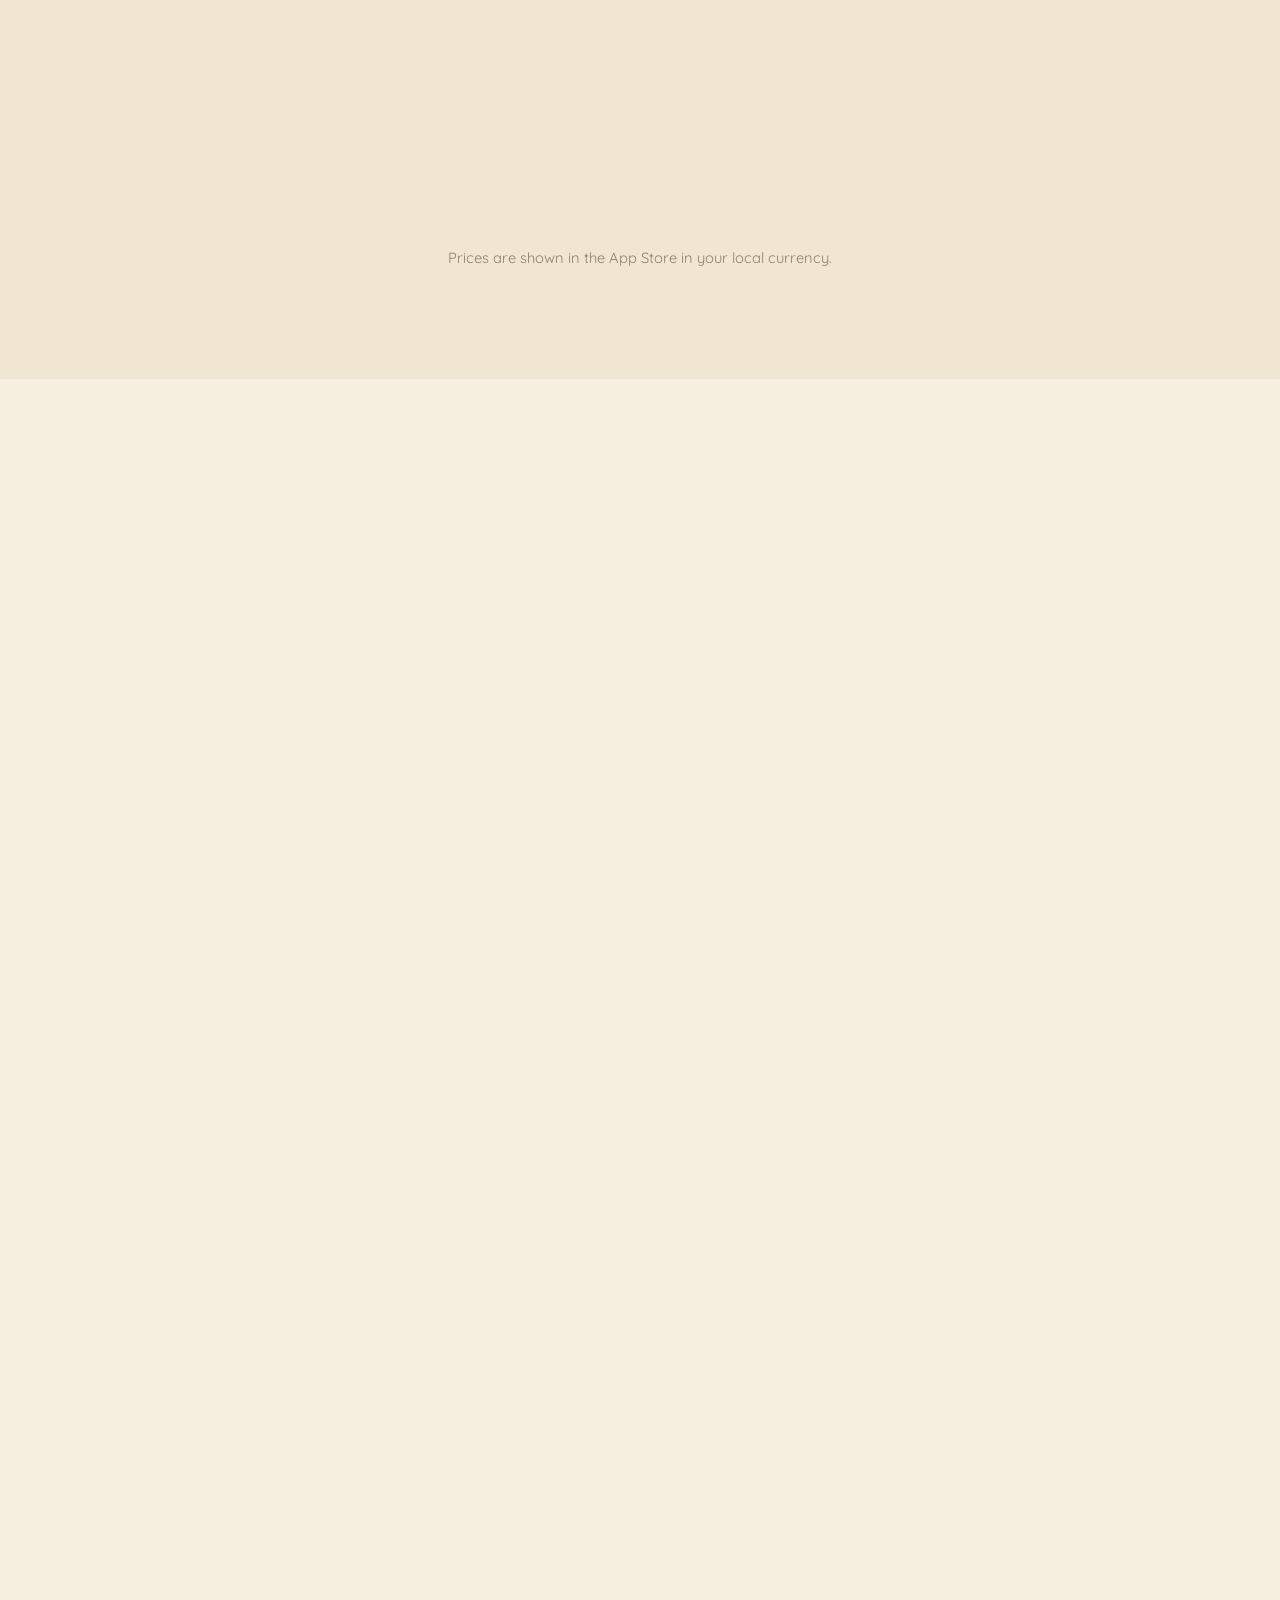
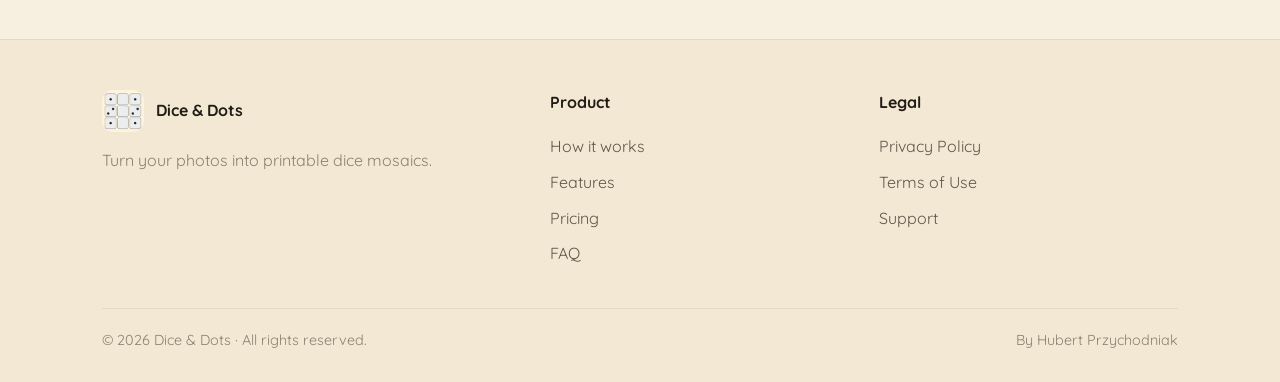
==== commit afa83974: "Align Support navigation and remove footer contact link. Co-authored-by: Cursor <cursoragent@cursor." ====
--- a/index.html
+++ b/index.html
@@ -21,7 +21,7 @@
   <link rel="preconnect" href="https://fonts.googleapis.com" />
   <link rel="preconnect" href="https://fonts.gstatic.com" crossorigin />
   <link href="https://fonts.googleapis.com/css2?family=Quicksand:wght@400;500;600;700&display=swap" rel="stylesheet" />
-  <link rel="stylesheet" href="assets/css/styles.css" />
+  <link rel="stylesheet" href="assets/css/styles.css?v=20260605-support2" />
 </head>
 <body>
 
@@ -326,7 +326,6 @@
           <a href="privacy.html" data-i18n="footer.privacy">Privacy Policy</a>
           <a href="terms.html" data-i18n="footer.terms">Terms of Use</a>
           <a href="support.html" data-i18n="nav.support">Support</a>
-          <a href="mailto:szaroczarnytrzmiel@gmail.com" data-i18n="footer.contact">Contact</a>
         </div>
       </div>
       <div class="footer-bottom">
@@ -336,7 +335,7 @@
     </div>
   </footer>
 
-  <script src="assets/js/i18n.js"></script>
+  <script src="assets/js/i18n.js?v=20260605-support2"></script>
   <script>document.getElementById("year").textContent = new Date().getFullYear();</script>
 </body>
 </html>
--- a/assets/css/styles.css
+++ b/assets/css/styles.css
@@ -105,6 +105,7 @@
   font-weight: 700;
   font-size: 1.15rem;
 }
+.brand span { white-space: nowrap; }
 .brand img { width: 38px; height: 38px; border-radius: 10px; box-shadow: var(--shadow-sm); }
 
 .nav-links {
@@ -731,6 +732,25 @@
 }
 
 @media (max-width: 640px) {
+  .nav {
+    height: auto;
+    min-height: 68px;
+    flex-wrap: wrap;
+    gap: 10px;
+    padding-top: 10px;
+    padding-bottom: 10px;
+  }
+  .brand { font-size: 1rem; }
+  .brand img { width: 34px; height: 34px; }
+  .nav-actions {
+    gap: 8px;
+    margin-left: auto;
+  }
+  .nav-actions .btn {
+    font-size: .9rem;
+    padding: 10px 14px;
+  }
+  .lang-toggle button { padding: 7px 11px; }
   .nav-links { display: none; }
   .nav-toggle { display: flex; }
   .nav-links.open {
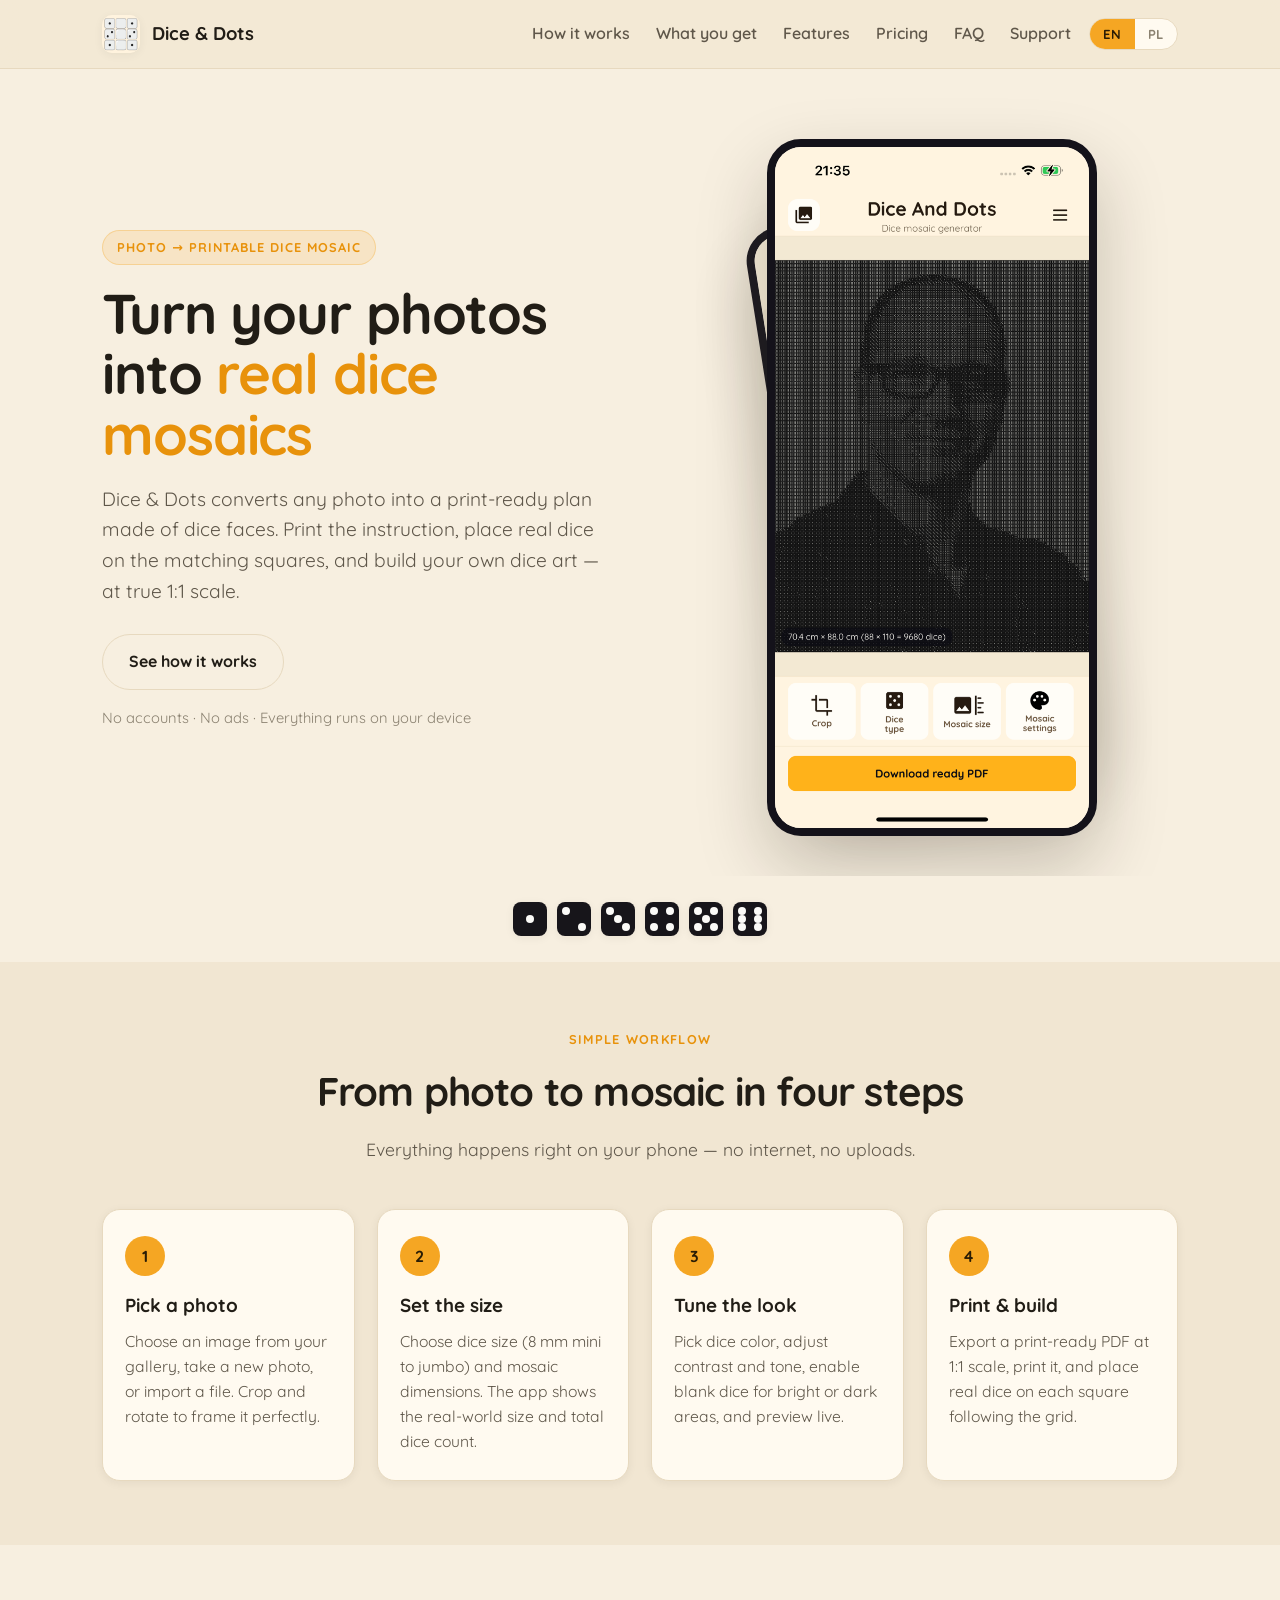
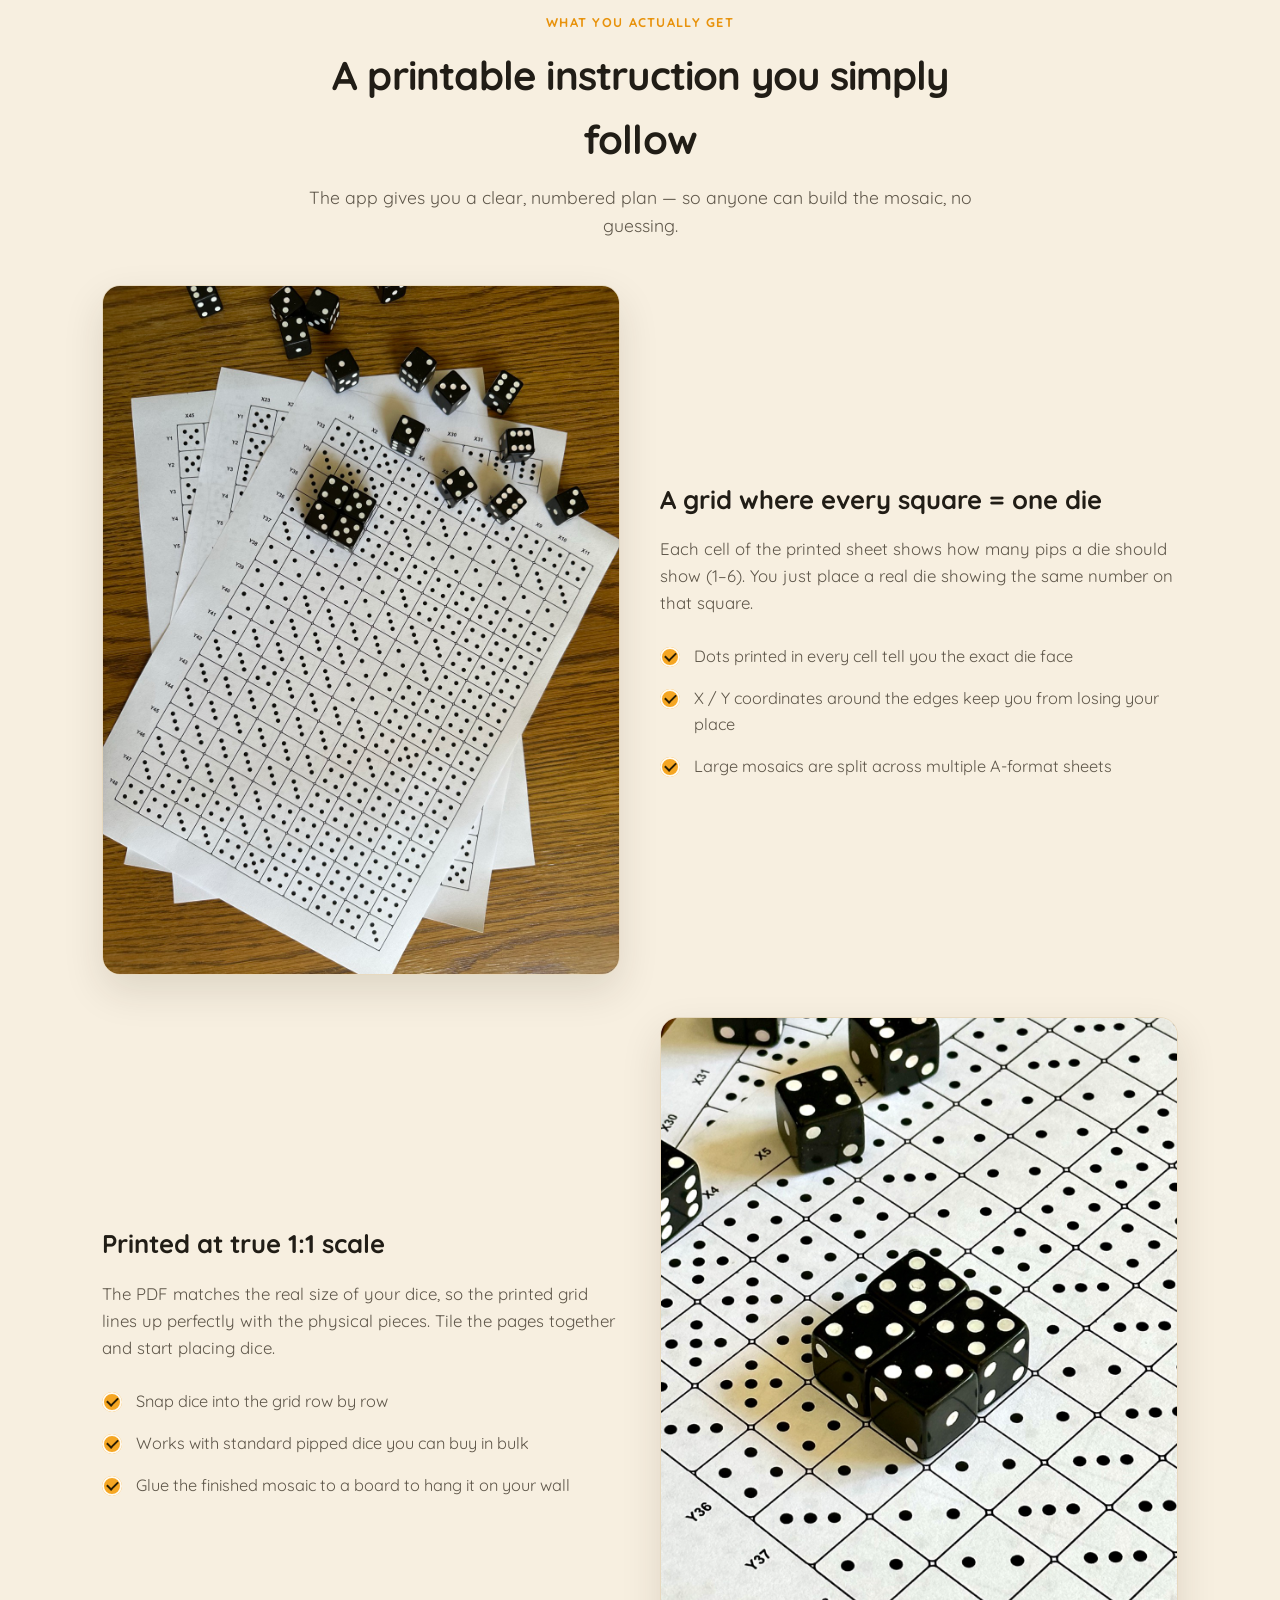
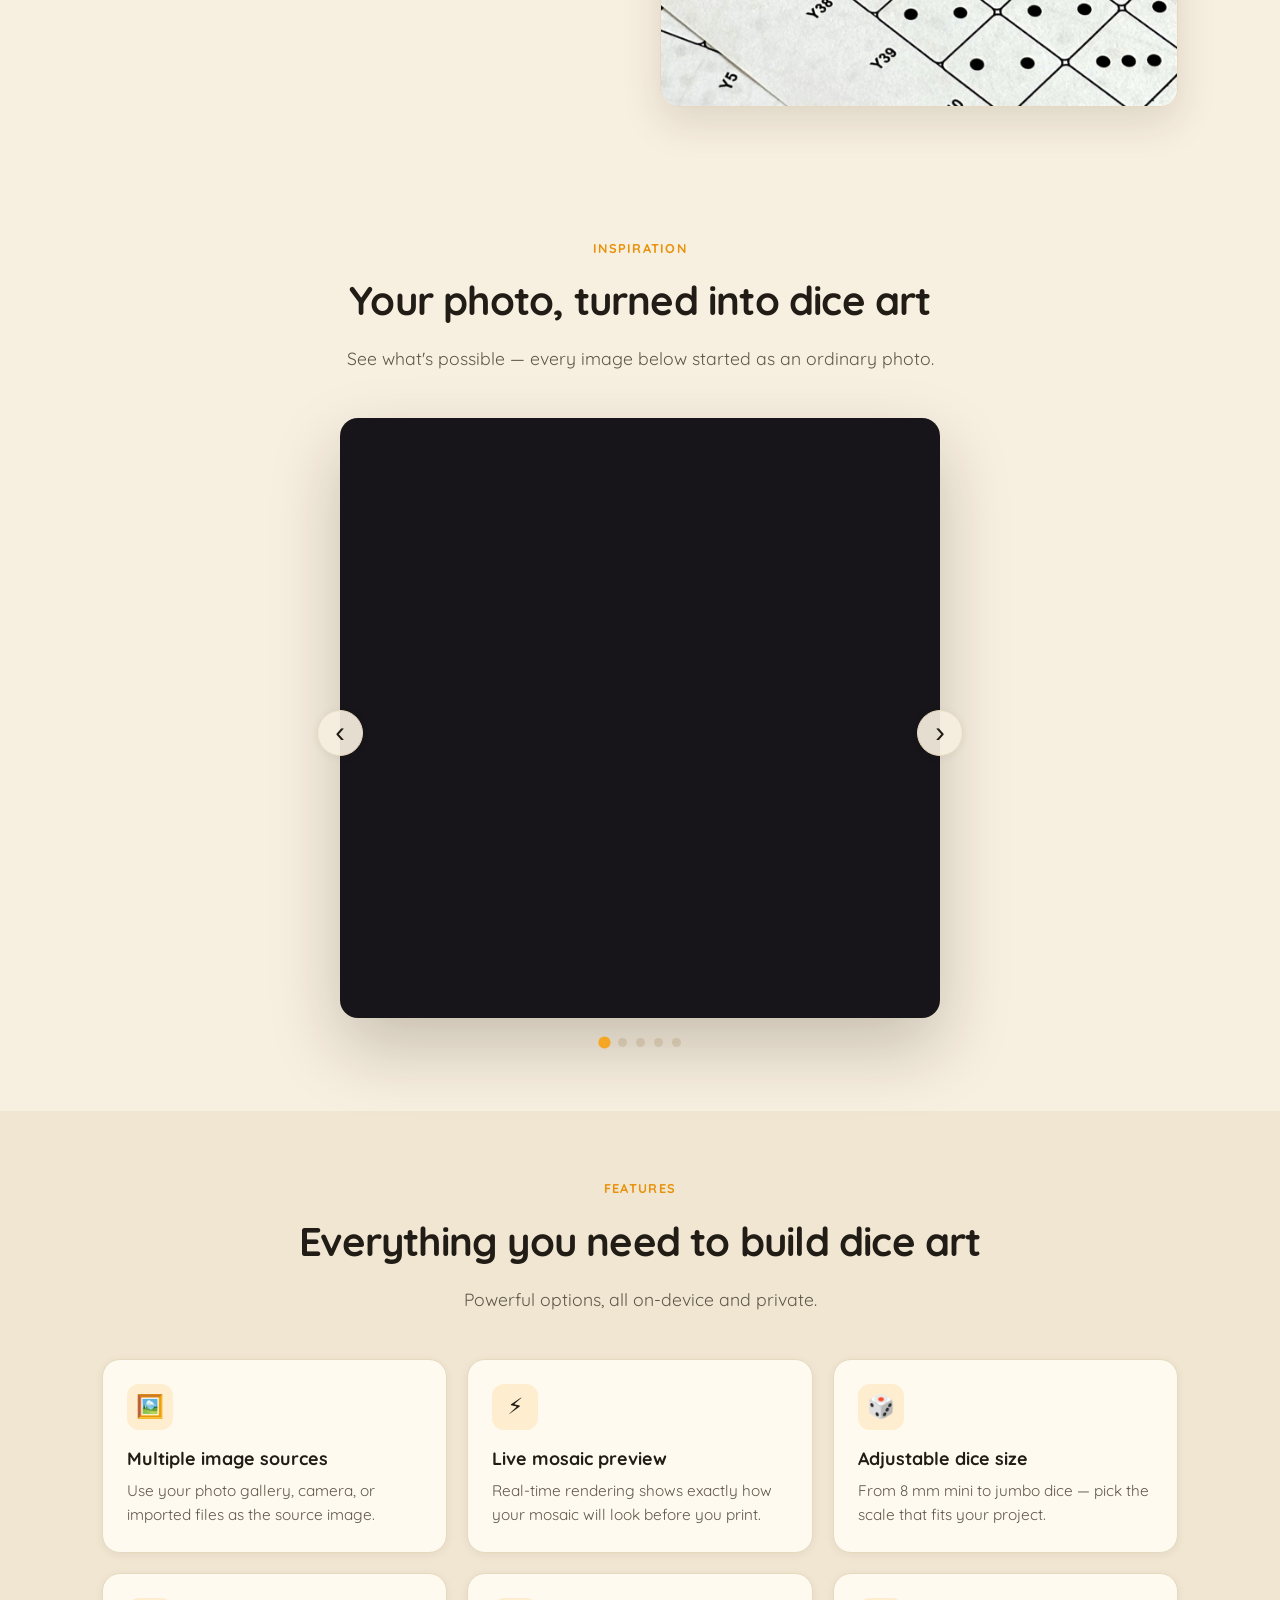
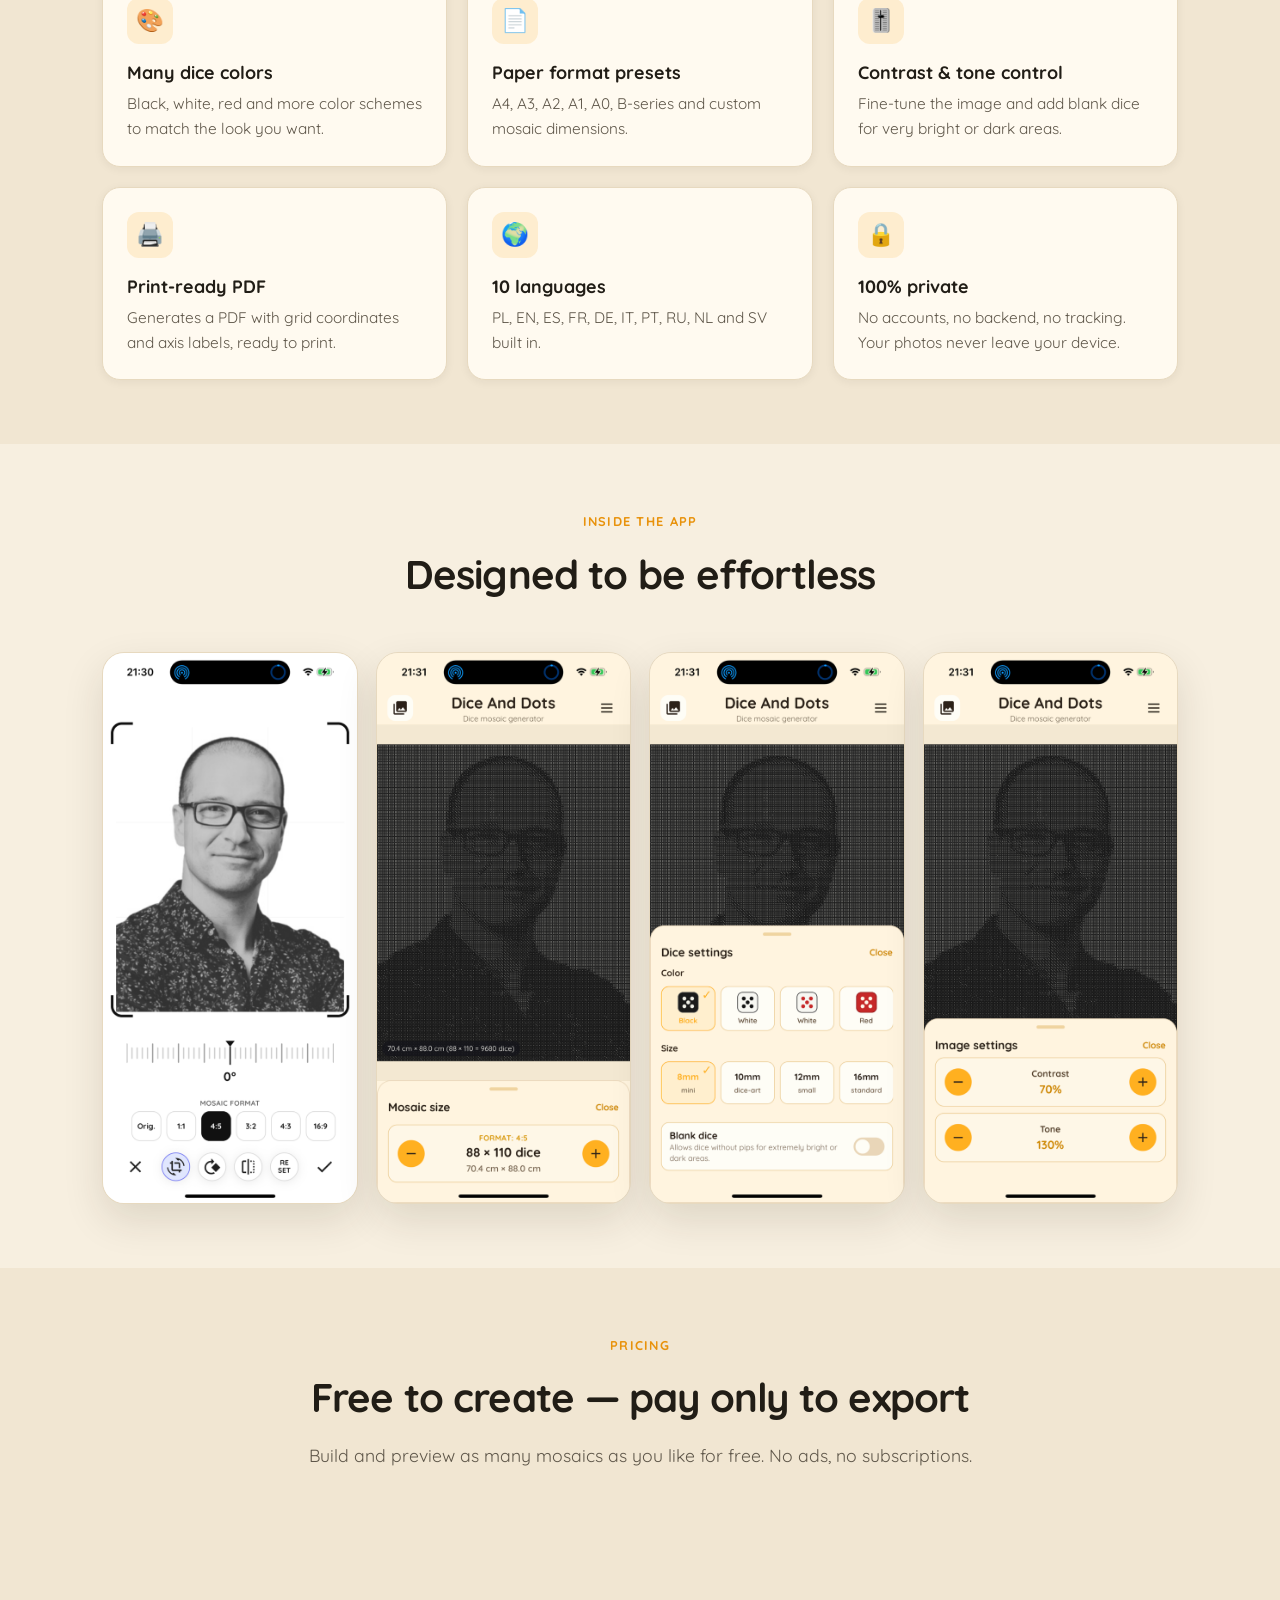
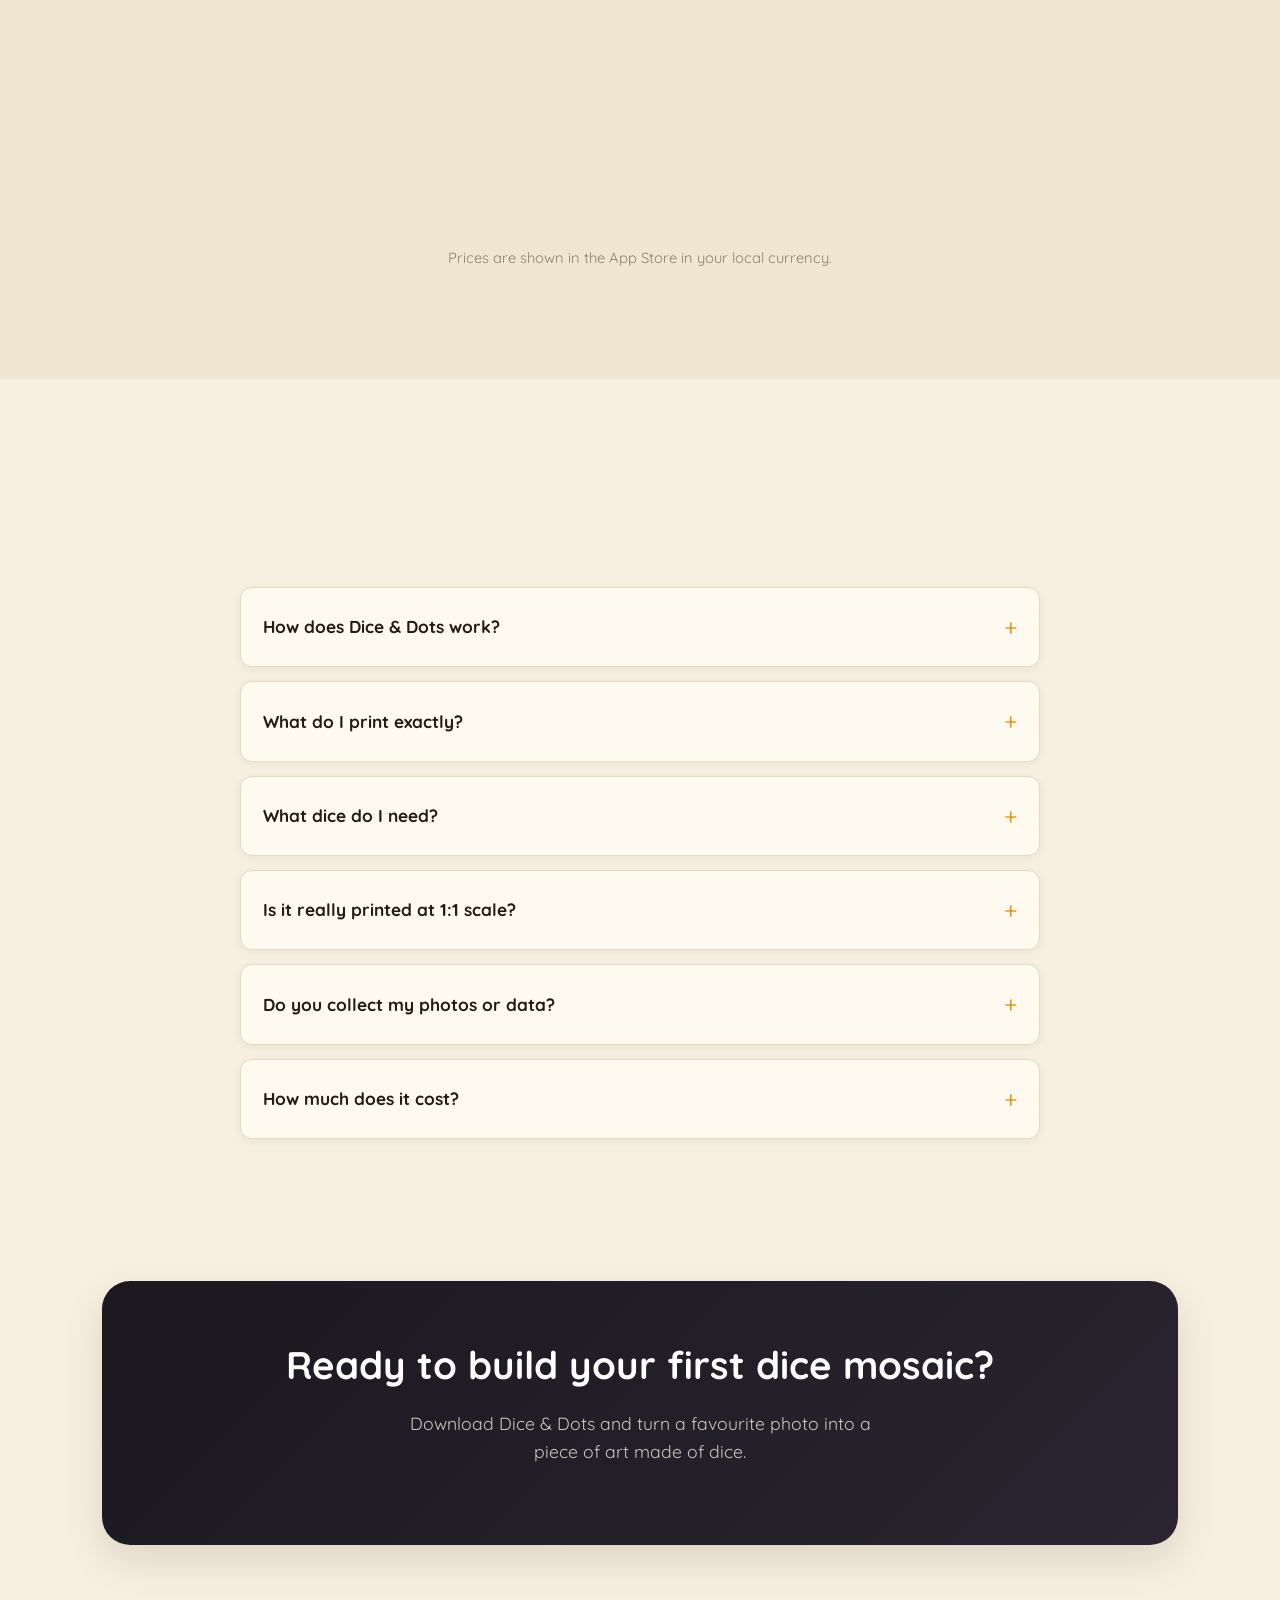
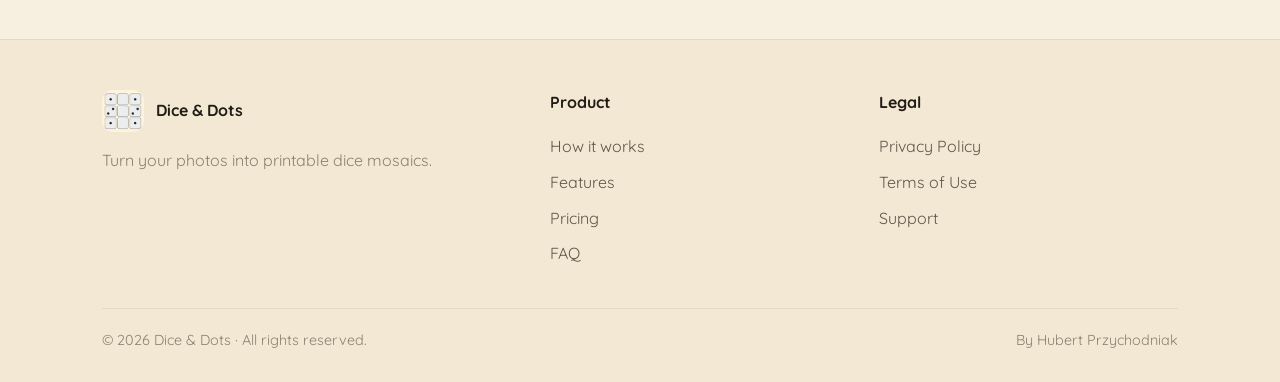
==== commit 8d1da38c: "Fix mobile inspiration carousel visibility and image markup. Add an aspect-ratio fallback so the car" ====
--- a/index.html
+++ b/index.html
@@ -179,19 +179,34 @@
         <div class="inspo-carousel reveal" role="region" aria-label="Inspiration gallery">
           <div class="inspo-track">
             <div class="inspo-slide">
-              <img src="WebP/MahatGandhi.webp" alt="Mahatma Gandhi dice mosaic" loading="lazy" />
-            </div>
-            <div class="inspo-slide">
-              <img src="WebP/cat.webp" alt="Cat dice mosaic" loading="lazy" />
-            </div>
-            <div class="inspo-slide">
-              <img src="WebP/dog.webp" alt="Dog dice mosaic" loading="lazy" />
-            </div>
-            <div class="inspo-slide">
-              <img src="WebP/grzegorz.webp" alt="Person dice mosaic" loading="lazy" />
-            </div>
-            <div class="inspo-slide">
-              <img src="WebP/joerogan.webp" alt="Joe Rogan dice mosaic" loading="lazy" />
+              <picture>
+                <source srcset="WebP/MahatGandhi.webp" type="image/webp" />
+                <img src="WebP/MahatGandhi.jpg" alt="Mahatma Gandhi dice mosaic" width="3628" height="4536" loading="lazy" fetchpriority="high" decoding="async" />
+              </picture>
+            </div>
+            <div class="inspo-slide">
+              <picture>
+                <source srcset="WebP/cat.webp" type="image/webp" />
+                <img src="WebP/cat.jpg" alt="Cat dice mosaic" width="2312" height="2312" loading="lazy" decoding="async" />
+              </picture>
+            </div>
+            <div class="inspo-slide">
+              <picture>
+                <source srcset="WebP/dog.webp" type="image/webp" />
+                <img src="WebP/dog.jpg" alt="Dog dice mosaic" width="2084" height="2608" loading="lazy" decoding="async" />
+              </picture>
+            </div>
+            <div class="inspo-slide">
+              <picture>
+                <source srcset="WebP/grzegorz.webp" type="image/webp" />
+                <img src="WebP/grzegorz.jpg" alt="Person dice mosaic" width="3808" height="4760" loading="lazy" decoding="async" />
+              </picture>
+            </div>
+            <div class="inspo-slide">
+              <picture>
+                <source srcset="WebP/joerogan.webp" type="image/webp" />
+                <img src="WebP/joerogan.jpg" alt="Joe Rogan dice mosaic" width="2356" height="2948" loading="lazy" decoding="async" />
+              </picture>
             </div>
           </div>
           <button class="inspo-btn inspo-prev" aria-label="Previous">&#8249;</button>
--- a/assets/css/styles.css
+++ b/assets/css/styles.css
@@ -366,6 +366,11 @@
   box-shadow: var(--shadow-lg);
   background: var(--charcoal);
   aspect-ratio: 1 / 1;
+}
+/* Fallback for browsers without aspect-ratio (older mobile Safari/Chrome):
+   keep the track square via padding so absolutely-positioned slides stay visible. */
+@supports not (aspect-ratio: 1 / 1) {
+  .inspo-track { height: 0; padding-top: 100%; }
 }
 .inspo-slide {
   position: absolute;
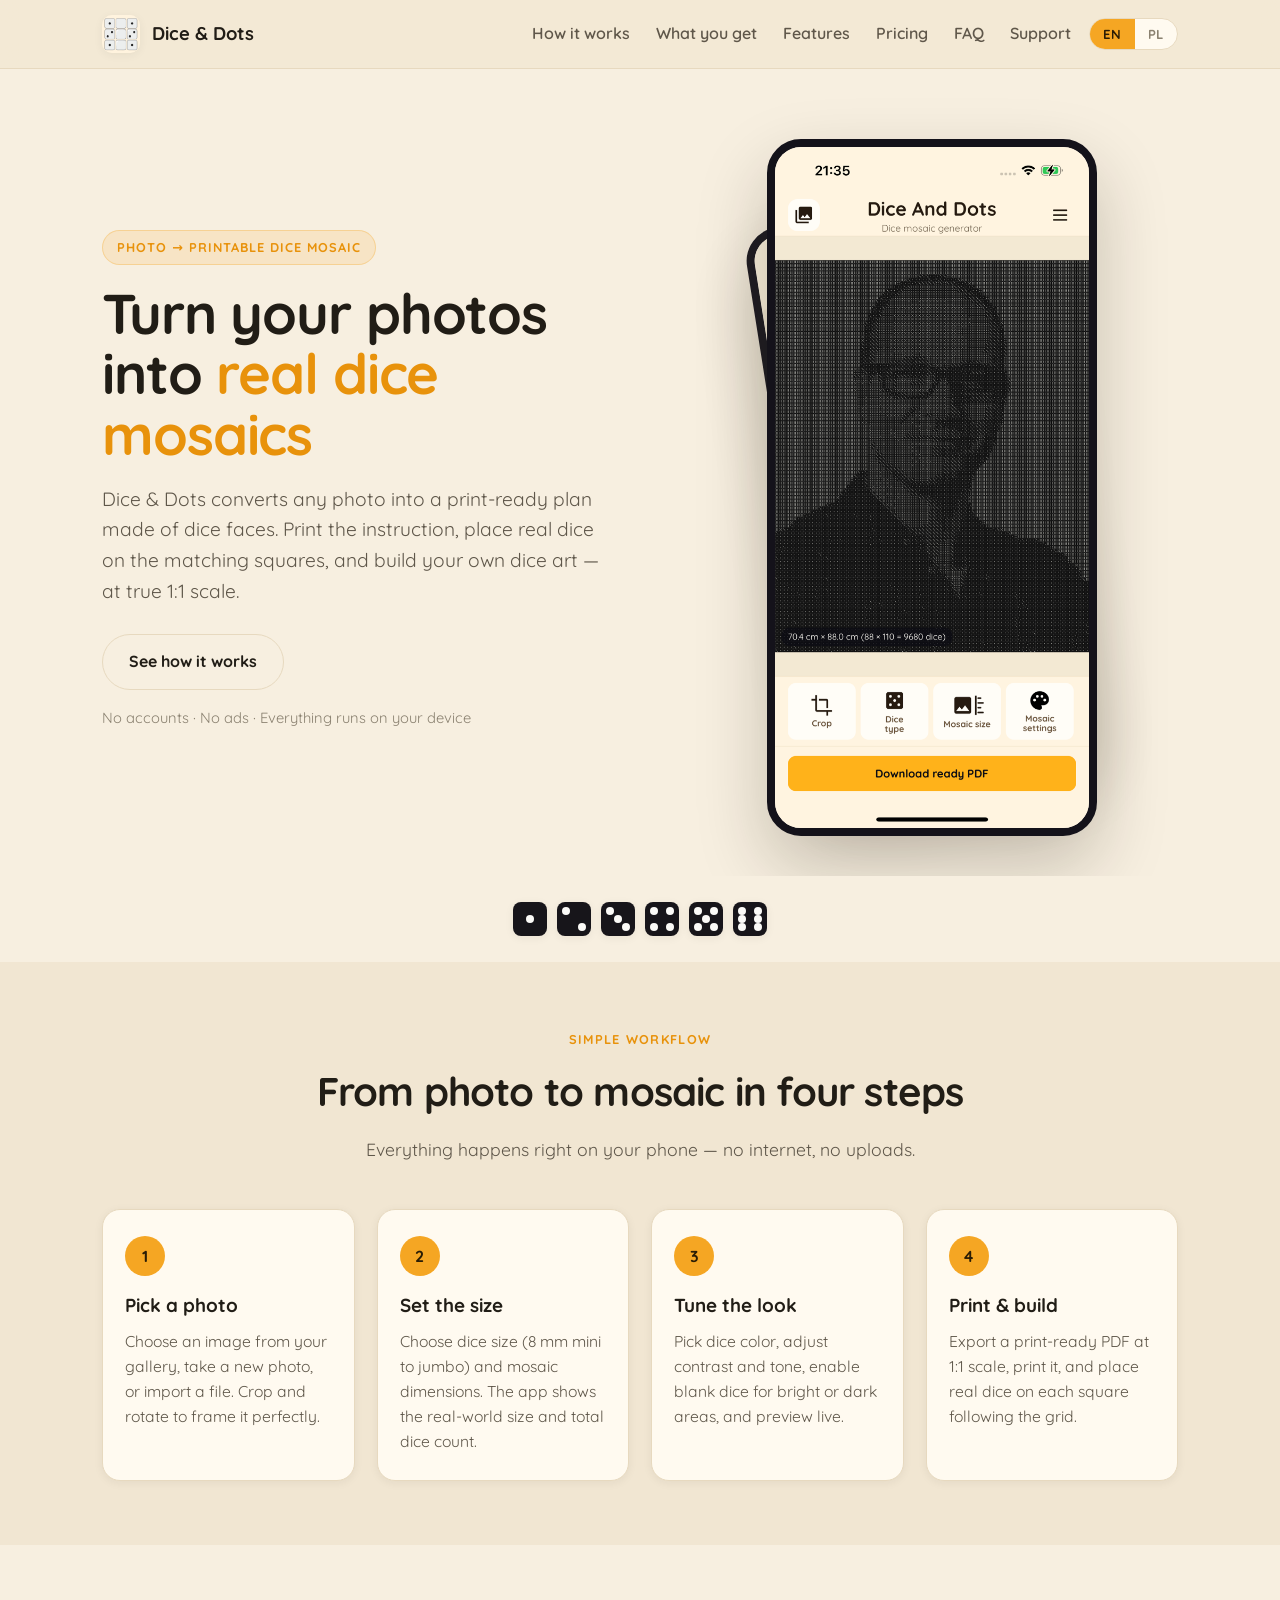
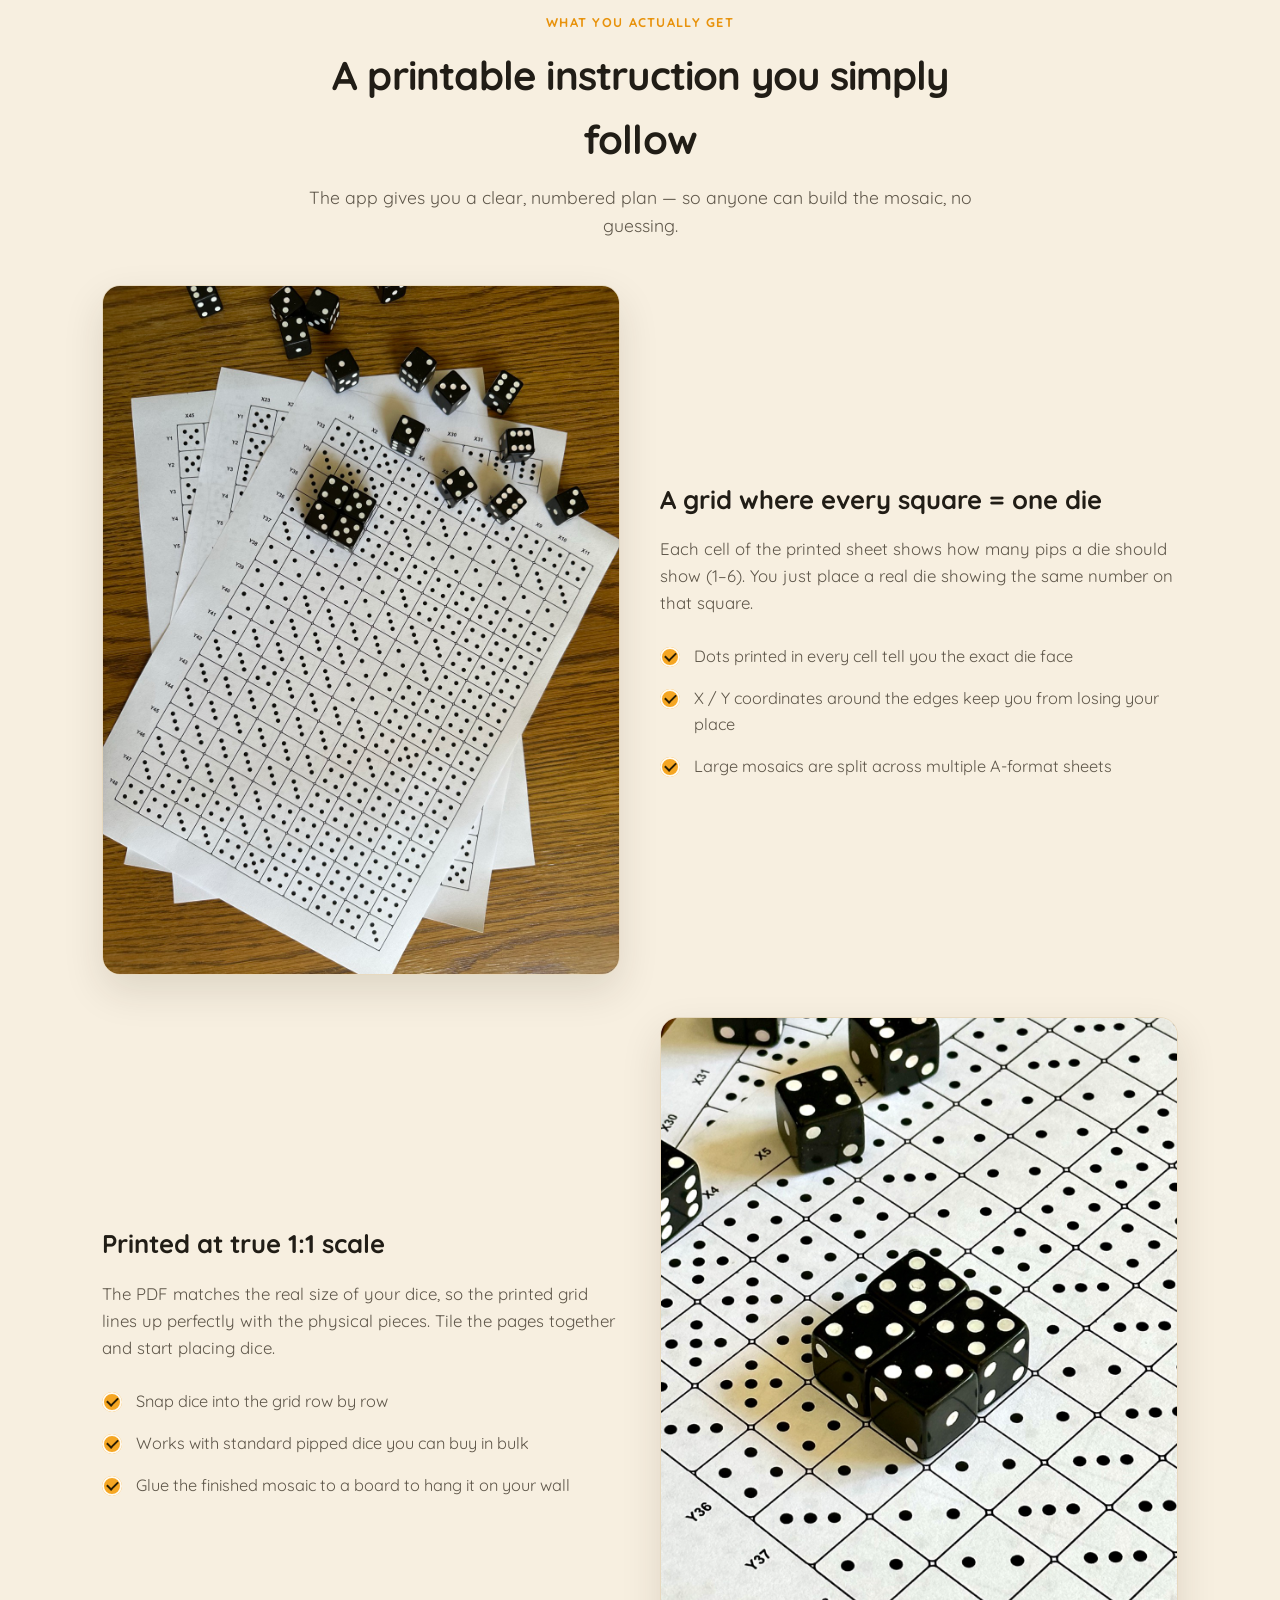
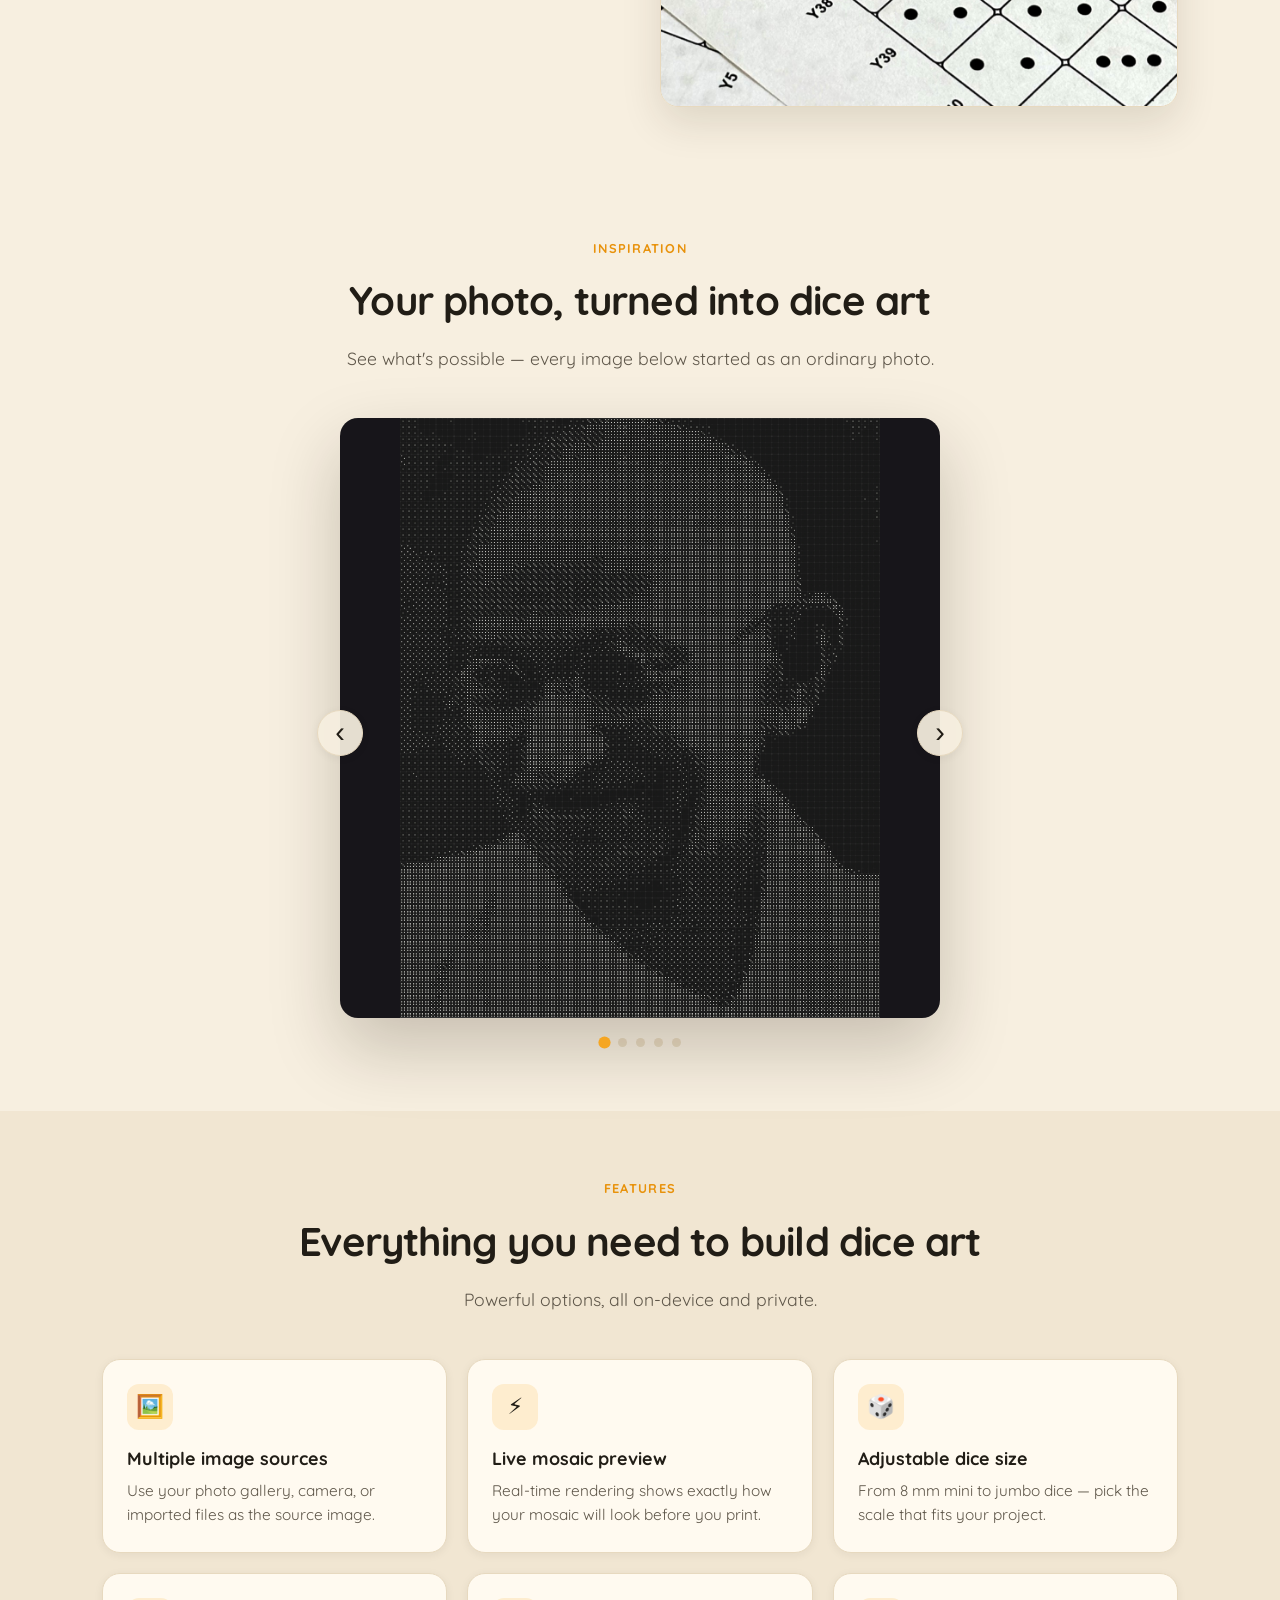
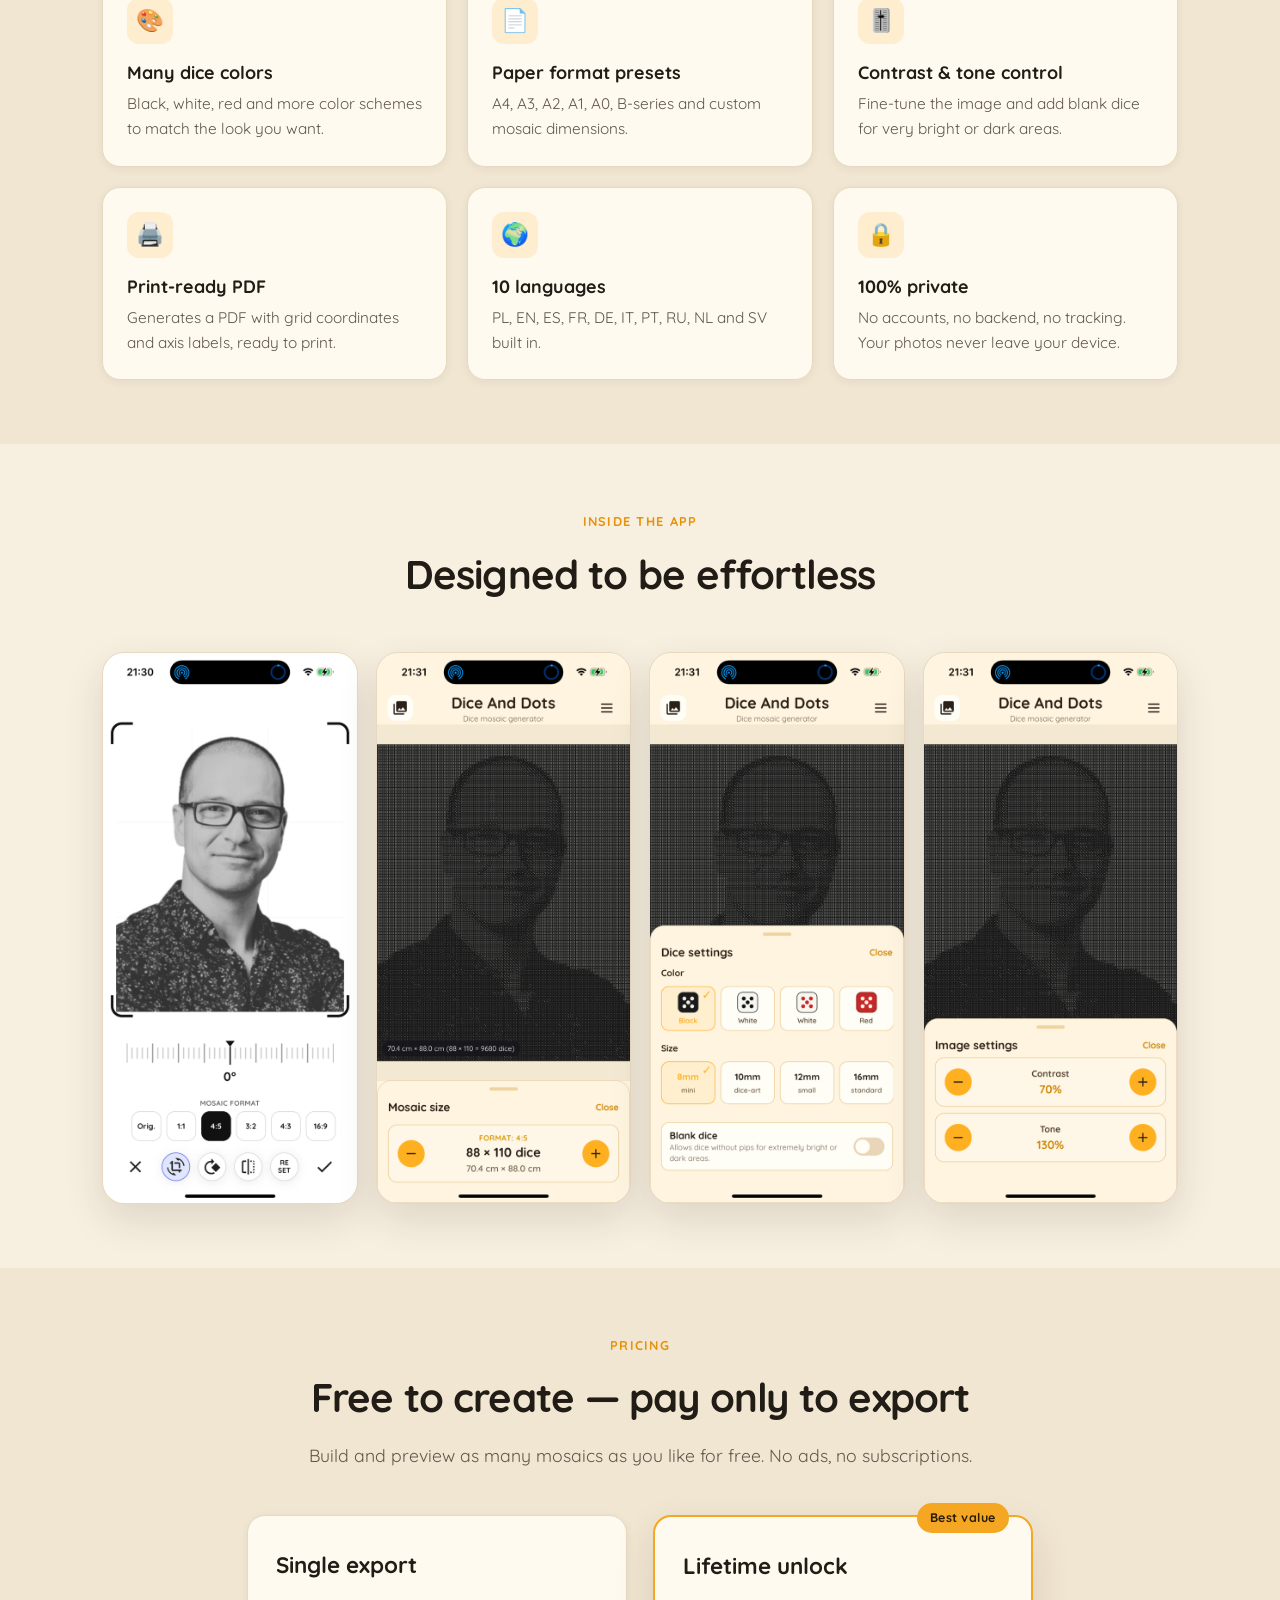
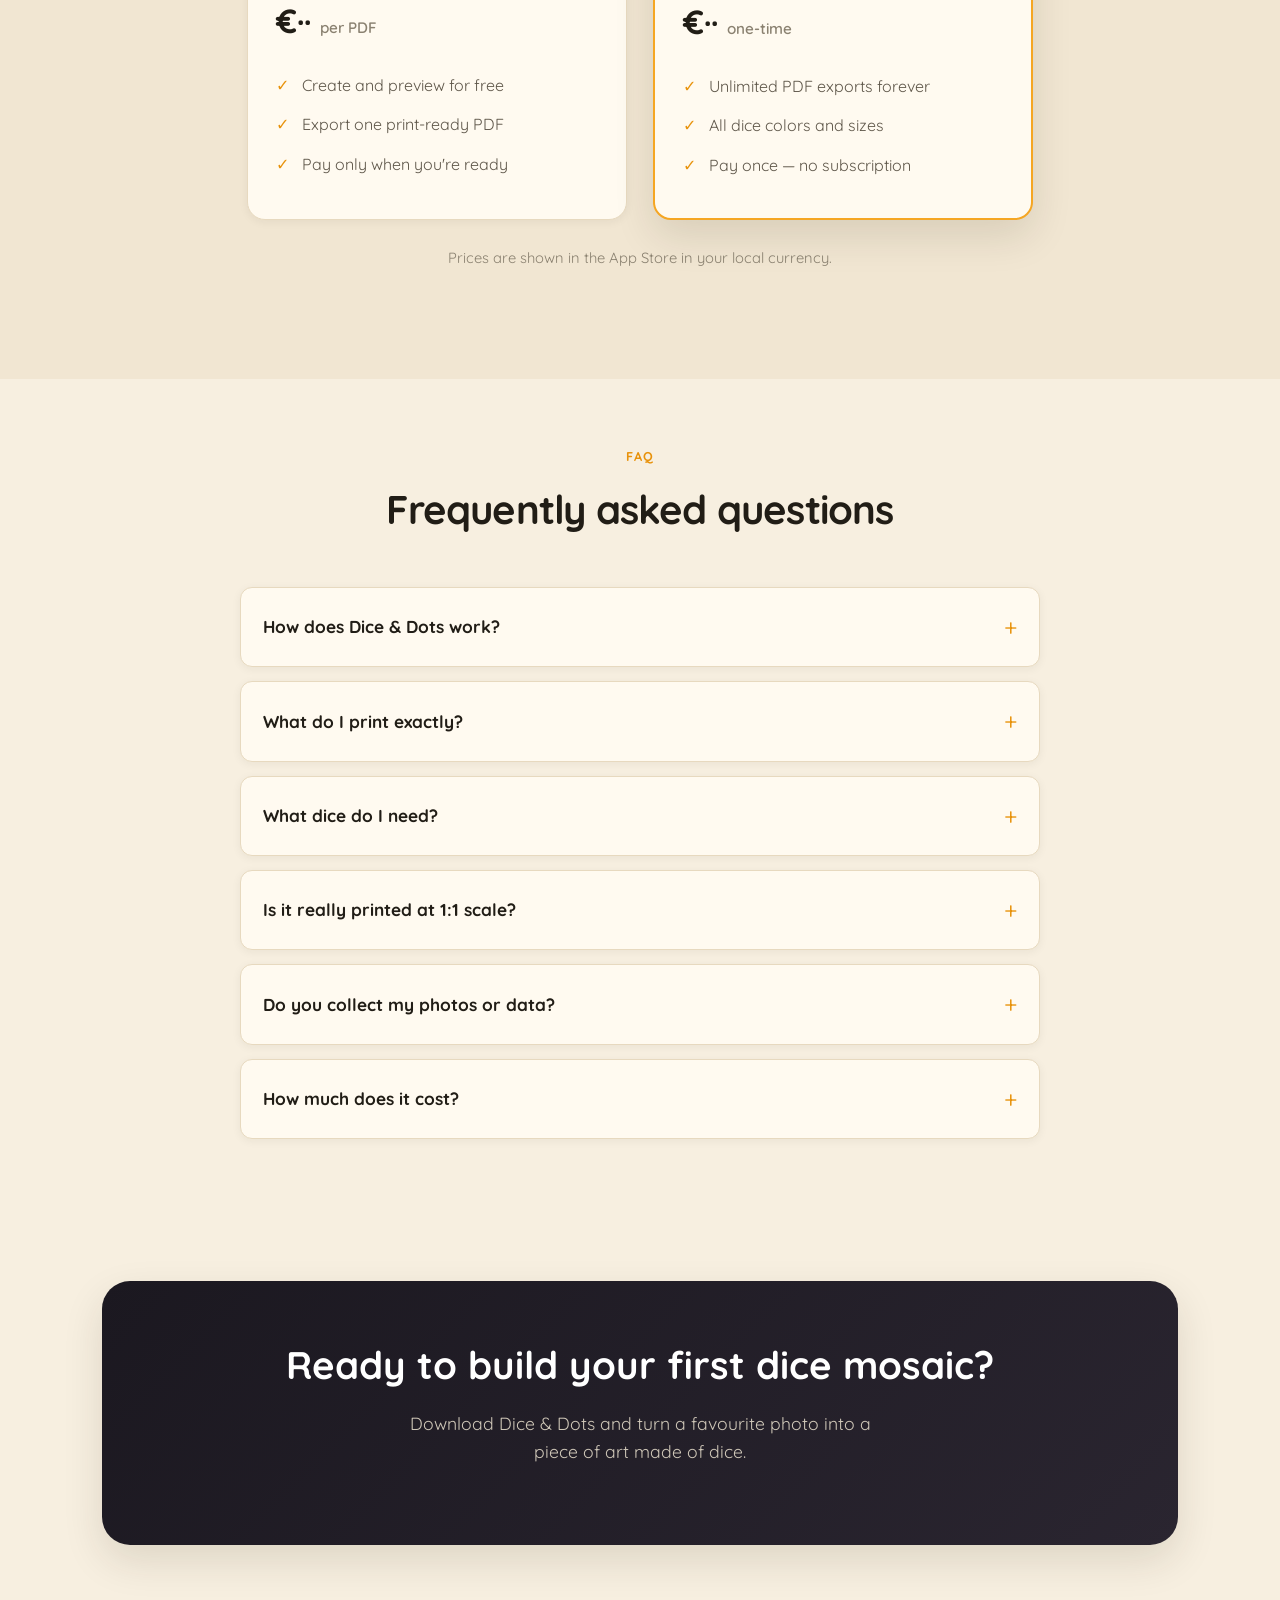
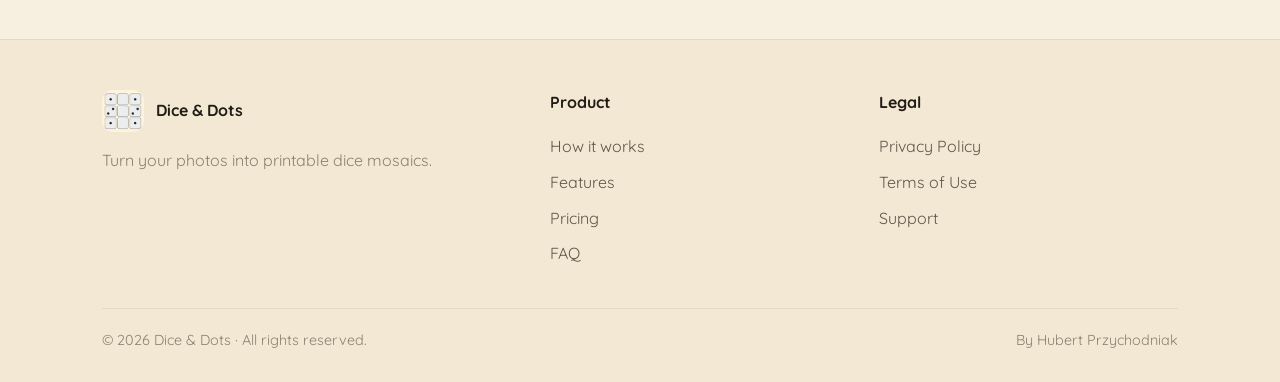
==== commit a0dd366e: "Fix browser tab favicon with full icon set and cache-busting. Add root favicon.ico plus 16/32/48/180" ====
--- a/index.html
+++ b/index.html
@@ -6,9 +6,13 @@
   <title>Dice &amp; Dots — Turn your photos into printable dice mosaics</title>
   <meta name="description" content="Dice &amp; Dots is an app that converts any photo into a printable dice mosaic. Choose a photo, set dice size, export a 1:1 scale PDF instruction, and build real dice art — no internet required." />
   <meta name="theme-color" content="#f5a623" />
-  <link rel="icon" type="image/png" sizes="512x512" href="assets/favicon.png" />
-  <link rel="shortcut icon" type="image/png" href="assets/favicon.png" />
-  <link rel="apple-touch-icon" sizes="512x512" href="assets/icon.png" />
+  <link rel="icon" type="image/x-icon" href="favicon.ico?v=20260609" />
+  <link rel="icon" type="image/png" sizes="16x16" href="assets/favicon-16.png?v=20260609" />
+  <link rel="icon" type="image/png" sizes="32x32" href="assets/favicon-32.png?v=20260609" />
+  <link rel="icon" type="image/png" sizes="48x48" href="assets/favicon-48.png?v=20260609" />
+  <link rel="icon" type="image/png" sizes="512x512" href="assets/favicon.png?v=20260609" />
+  <link rel="shortcut icon" href="favicon.ico?v=20260609" />
+  <link rel="apple-touch-icon" sizes="180x180" href="assets/apple-touch-icon.png?v=20260609" />
 
   <!-- Open Graph -->
   <meta property="og:title" content="Dice & Dots — Printable dice mosaics from your photos" />
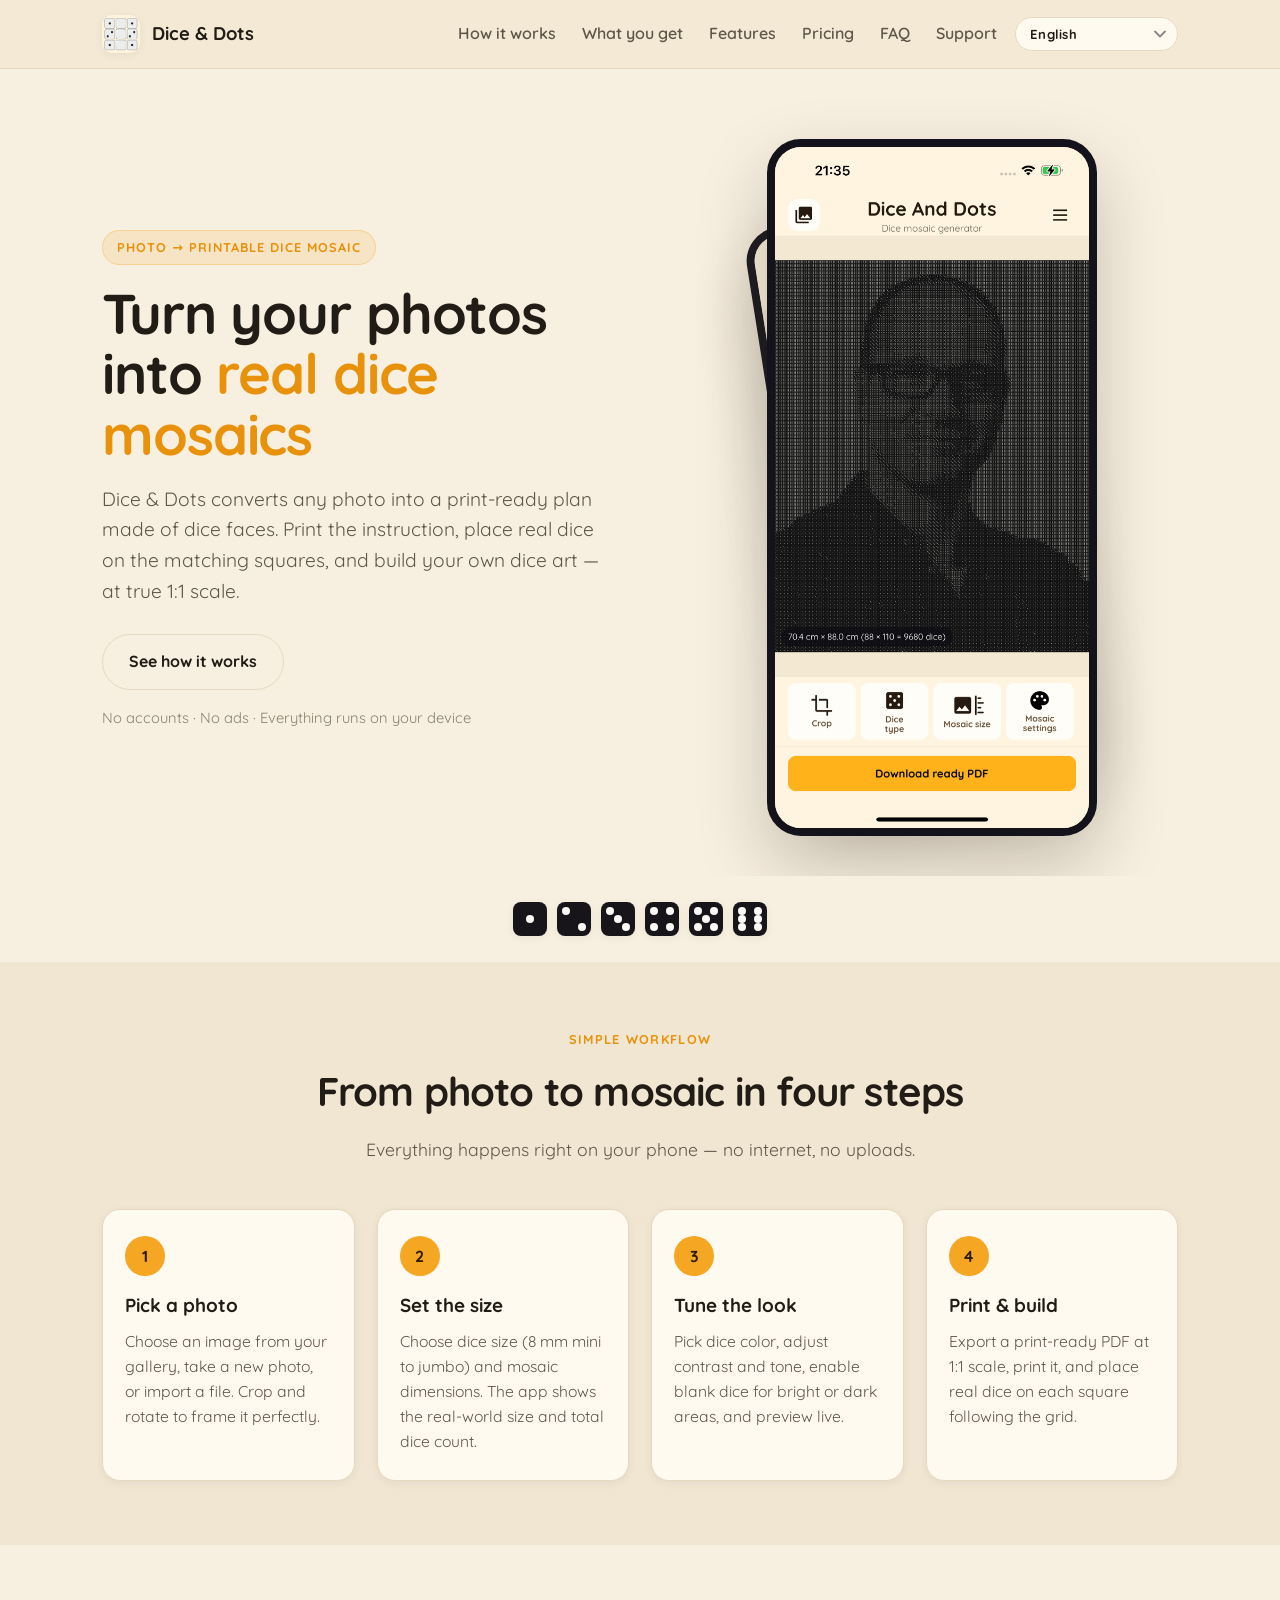
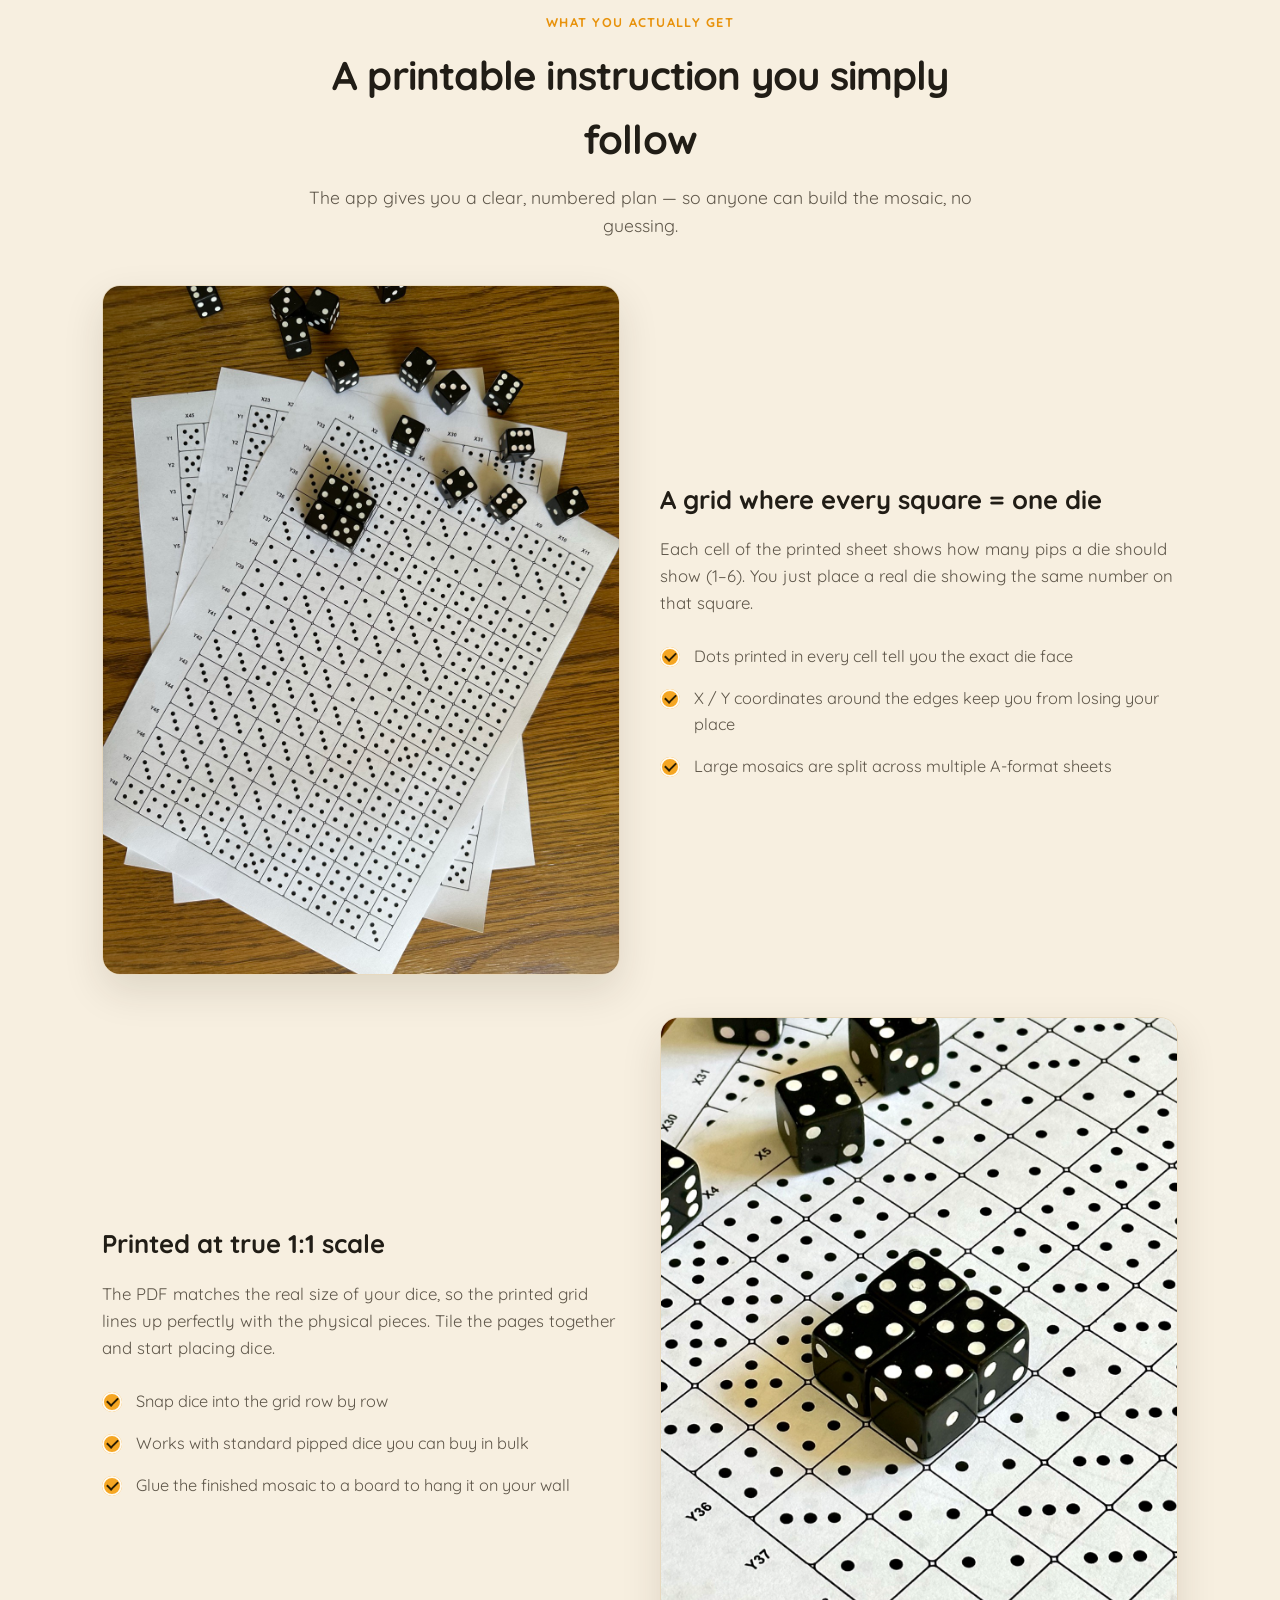
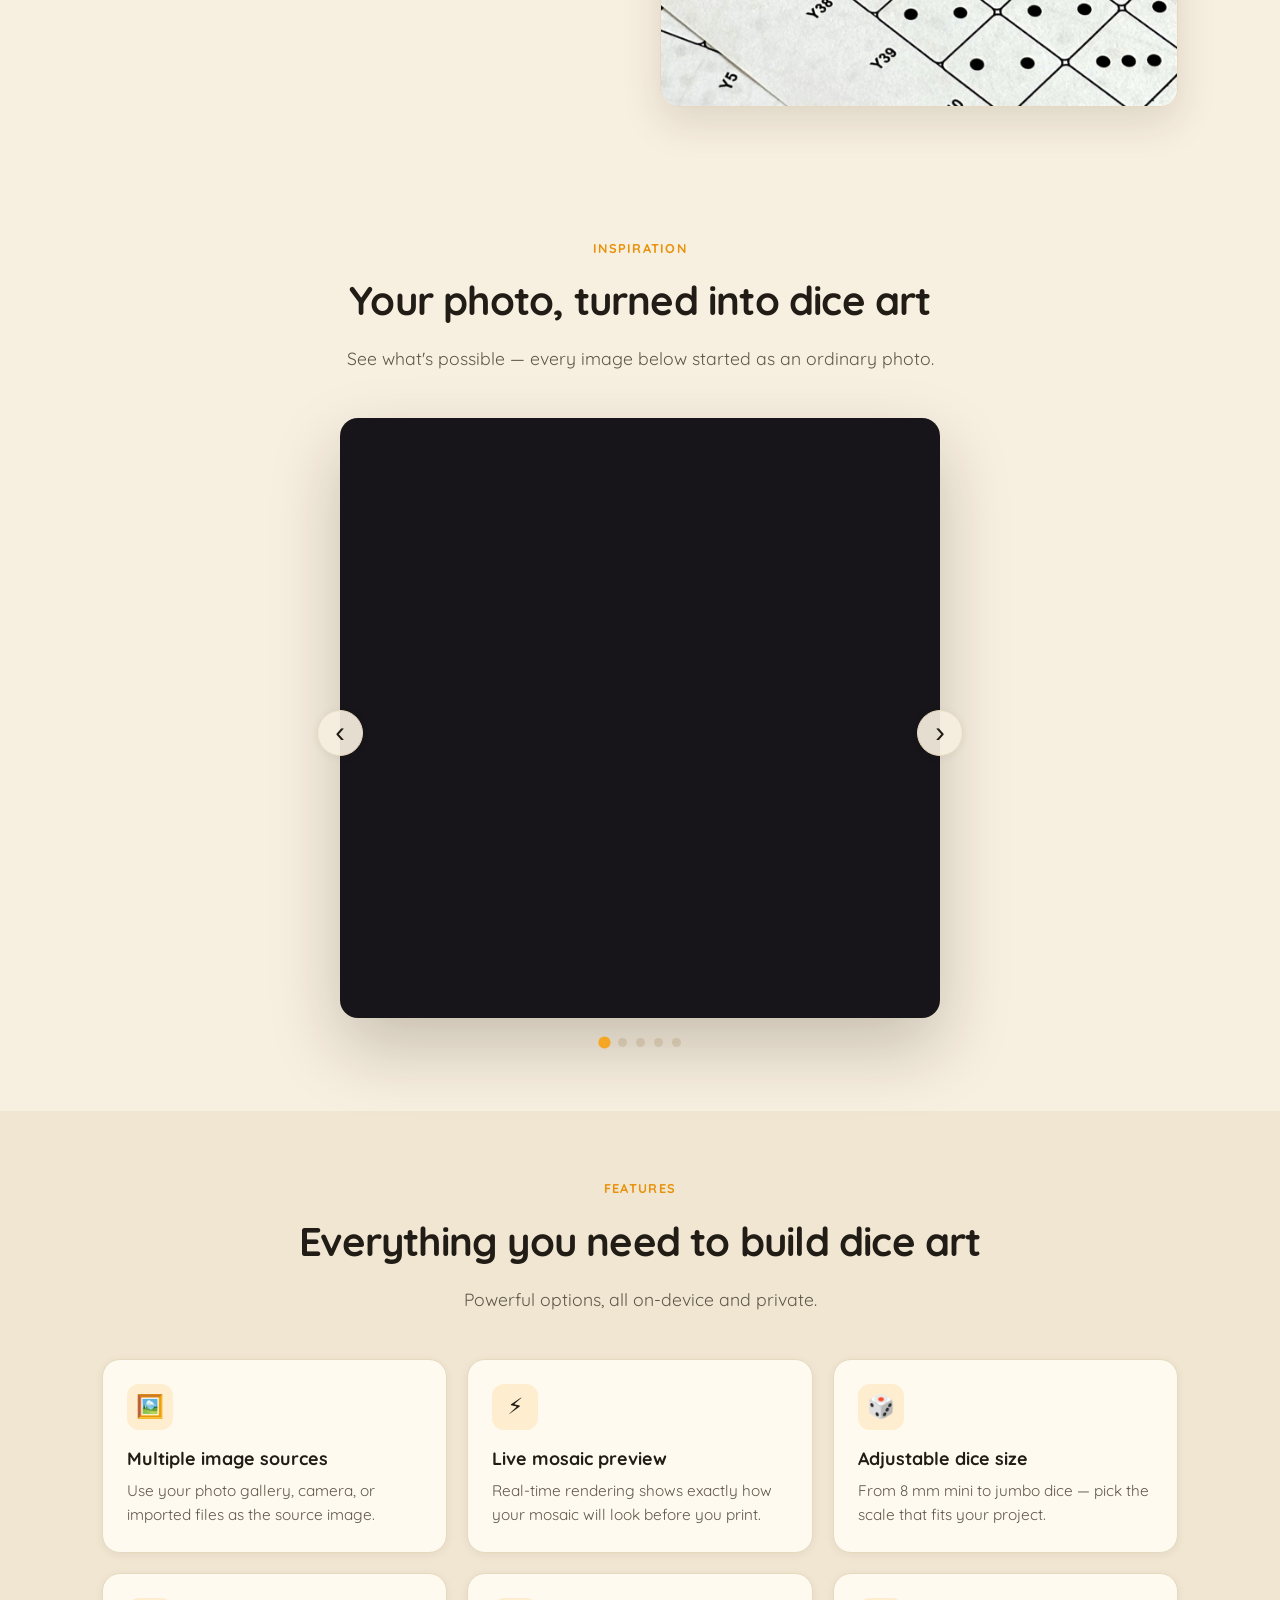
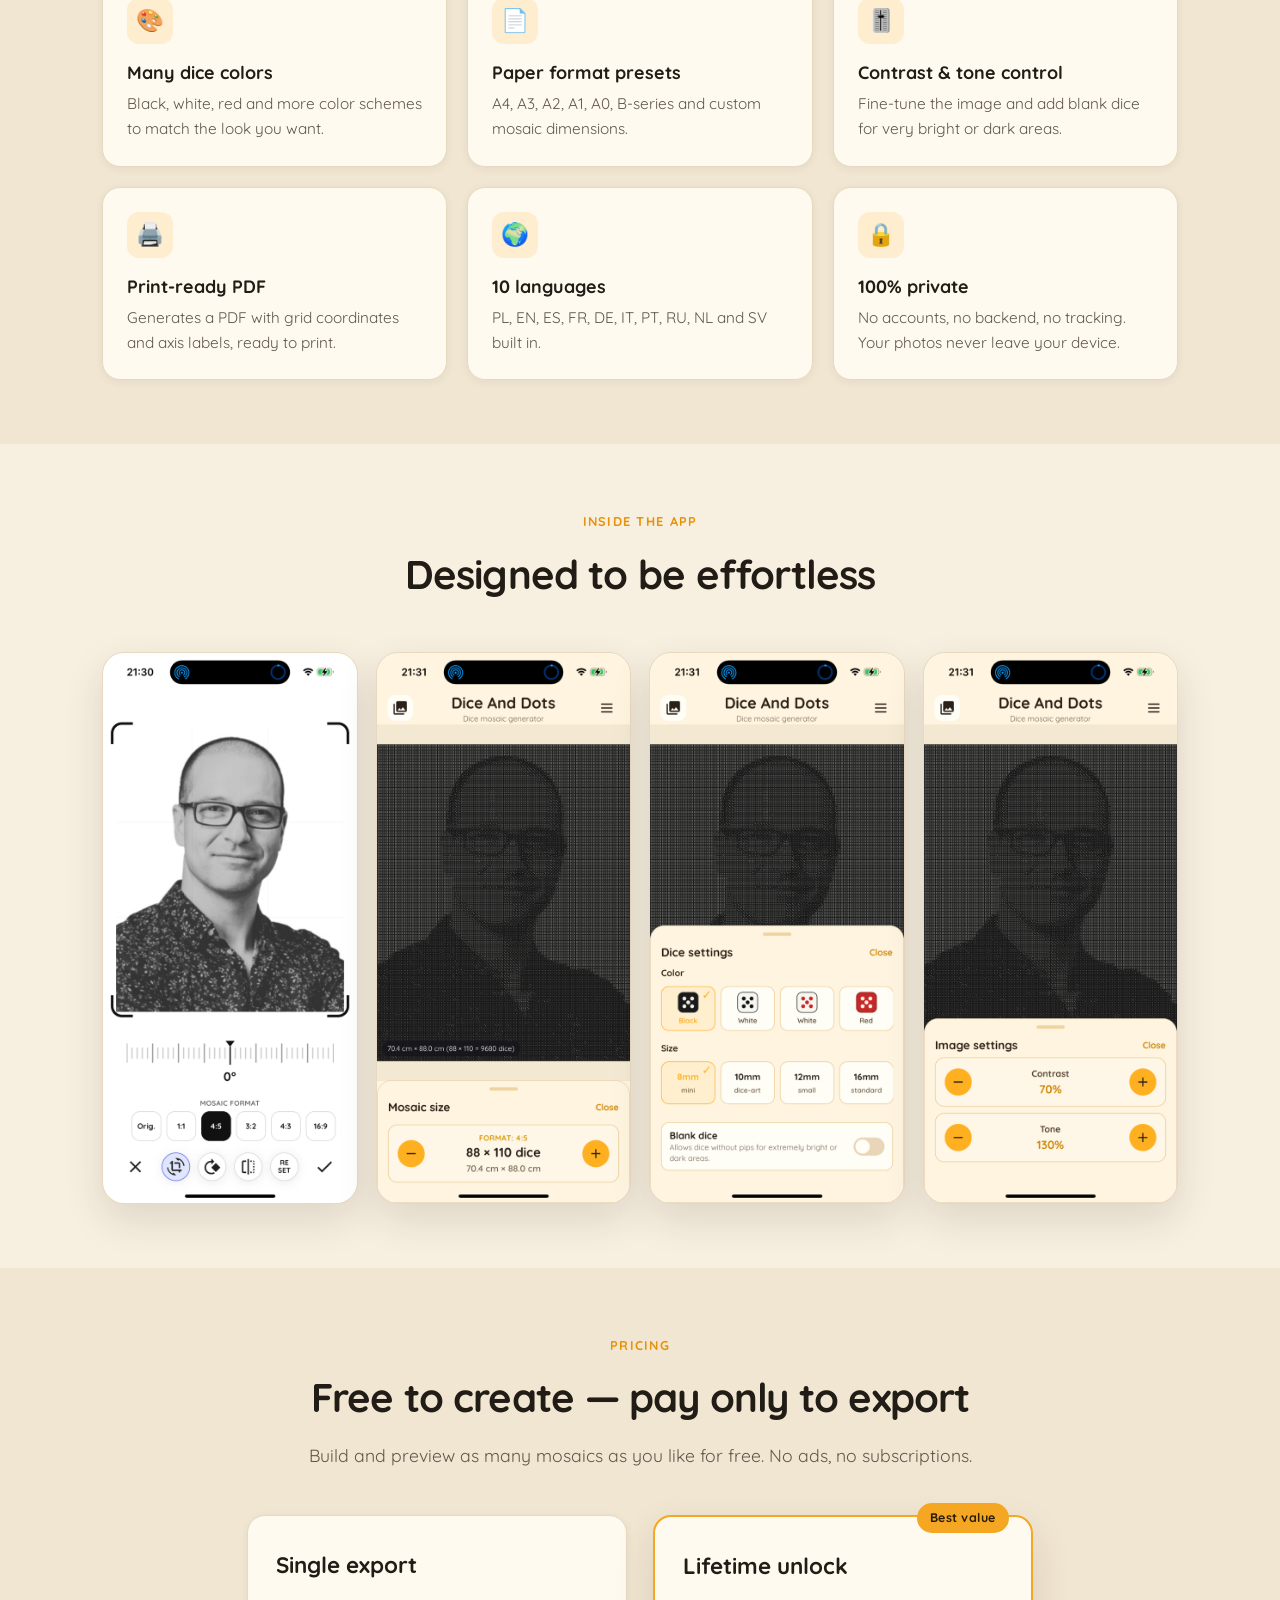
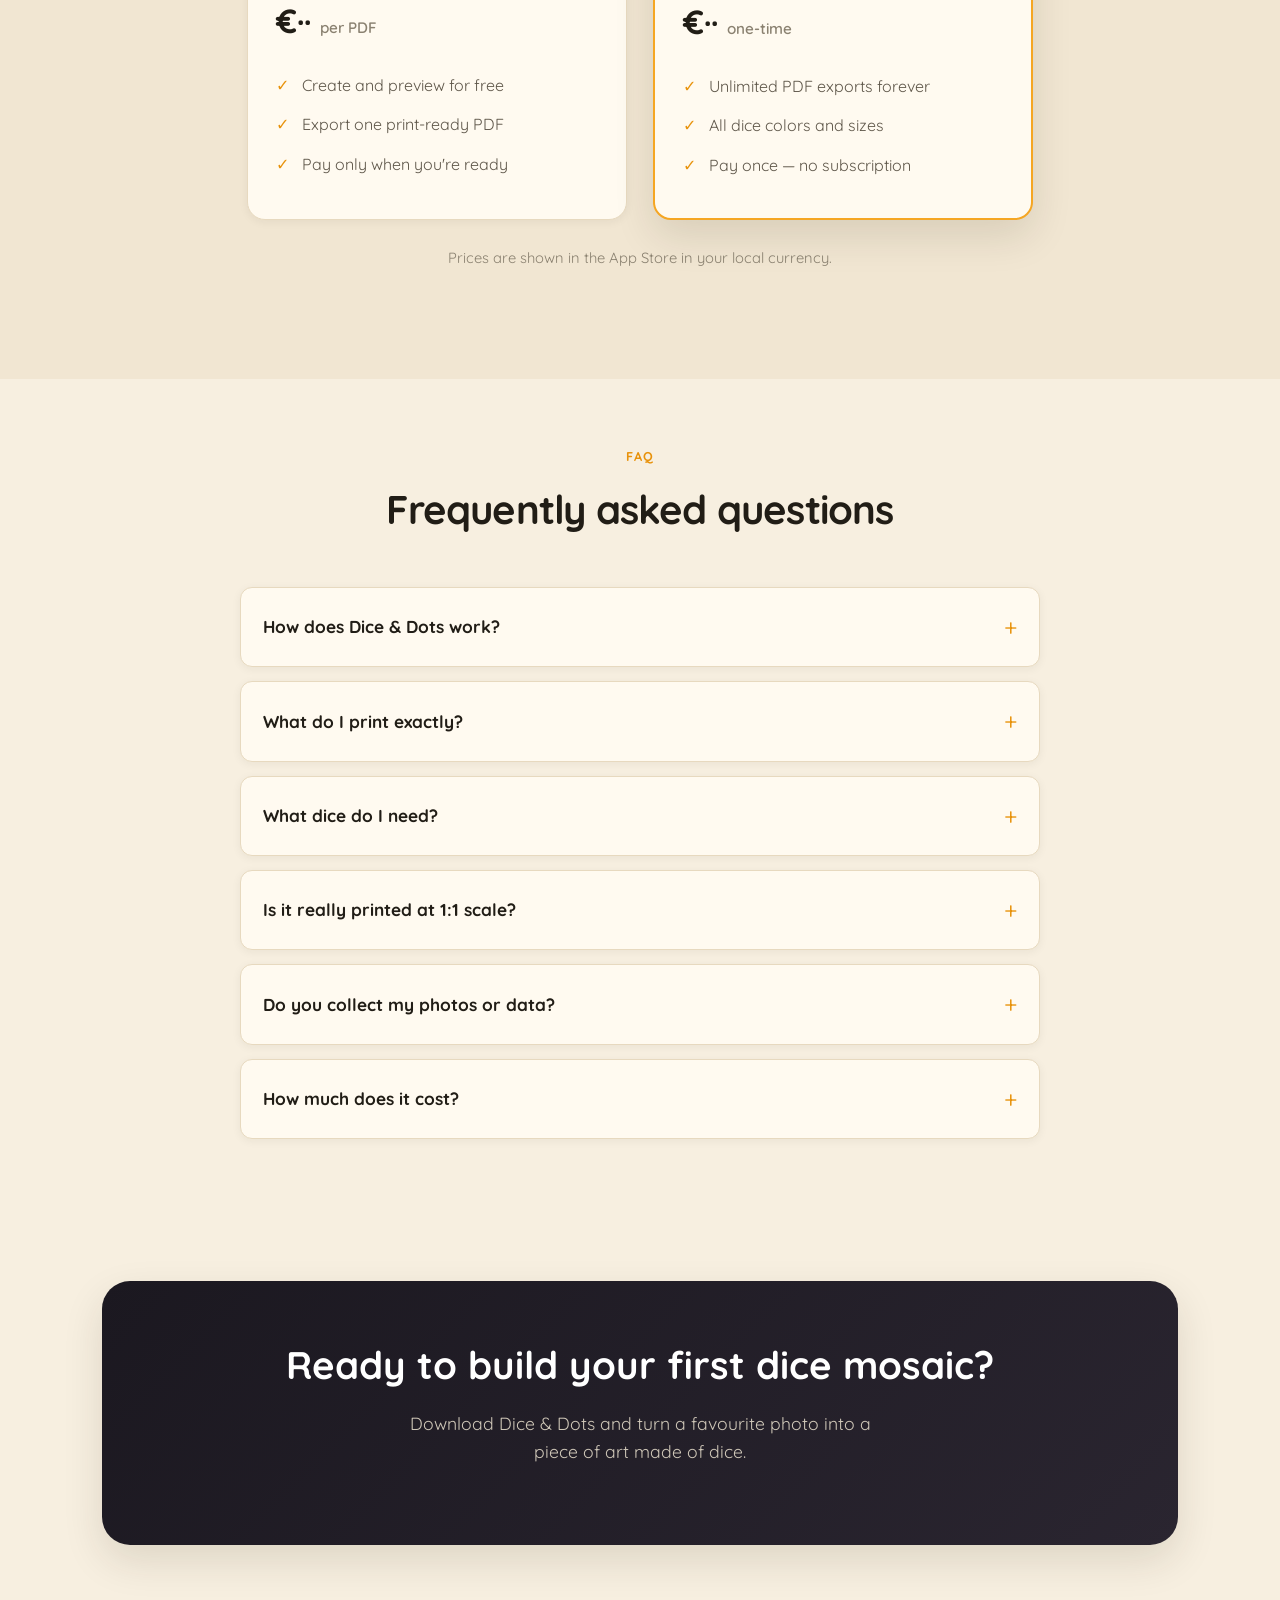
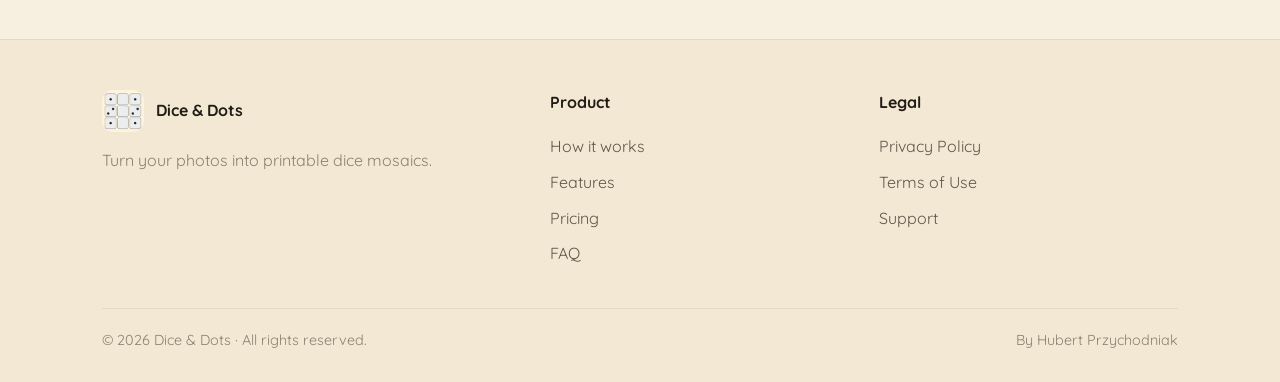
==== commit 6cb0ebe0: "Add multilingual website language selector. Co-authored-by: Cursor <cursoragent@cursor.com>" ====
--- a/index.html
+++ b/index.html
@@ -25,7 +25,7 @@
   <link rel="preconnect" href="https://fonts.googleapis.com" />
   <link rel="preconnect" href="https://fonts.gstatic.com" crossorigin />
   <link href="https://fonts.googleapis.com/css2?family=Quicksand:wght@400;500;600;700&display=swap" rel="stylesheet" />
-  <link rel="stylesheet" href="assets/css/styles.css?v=20260605-support2" />
+  <link rel="stylesheet" href="assets/css/styles.css?v=20260612-multilang" />
 </head>
 <body>
 
@@ -47,10 +47,7 @@
       </nav>
 
       <div class="nav-actions">
-        <div class="lang-toggle" role="group" aria-label="Language">
-          <button data-set-lang="en">EN</button>
-          <button data-set-lang="pl">PL</button>
-        </div>
+        <select class="lang-select" aria-label="Language / Język"></select>
         <!-- App Store link — coming soon -->
         <button class="nav-toggle" aria-label="Menu"><span></span></button>
       </div>
@@ -354,7 +351,7 @@
     </div>
   </footer>
 
-  <script src="assets/js/i18n.js?v=20260605-support2"></script>
+  <script src="assets/js/i18n.js?v=20260612-multilang"></script>
   <script>document.getElementById("year").textContent = new Date().getFullYear();</script>
 </body>
 </html>
--- a/assets/css/styles.css
+++ b/assets/css/styles.css
@@ -141,6 +141,33 @@
 .lang-toggle button.active {
   background: var(--accent);
   color: var(--accent-ink);
+}
+
+.lang-select {
+  appearance: none;
+  -webkit-appearance: none;
+  background-color: var(--card);
+  border: 1.5px solid var(--card-border);
+  border-radius: 999px;
+  font-family: var(--font);
+  font-weight: 700;
+  font-size: .82rem;
+  letter-spacing: .02em;
+  color: var(--ink);
+  padding: 8px 30px 8px 14px;
+  max-width: 168px;
+  cursor: pointer;
+  background-image: url("data:image/svg+xml,%3Csvg xmlns='http://www.w3.org/2000/svg' width='12' height='8' viewBox='0 0 12 8'%3E%3Cpath fill='none' stroke='%23888' stroke-width='1.8' stroke-linecap='round' stroke-linejoin='round' d='M1 1.5 6 6.5 11 1.5'/%3E%3C/svg%3E");
+  background-repeat: no-repeat;
+  background-position: right 11px center;
+}
+.lang-select:focus-visible {
+  outline: 2px solid var(--accent);
+  outline-offset: 2px;
+}
+[dir="rtl"] .lang-select {
+  padding: 8px 14px 8px 30px;
+  background-position: left 11px center;
 }
 
 .nav-toggle {
